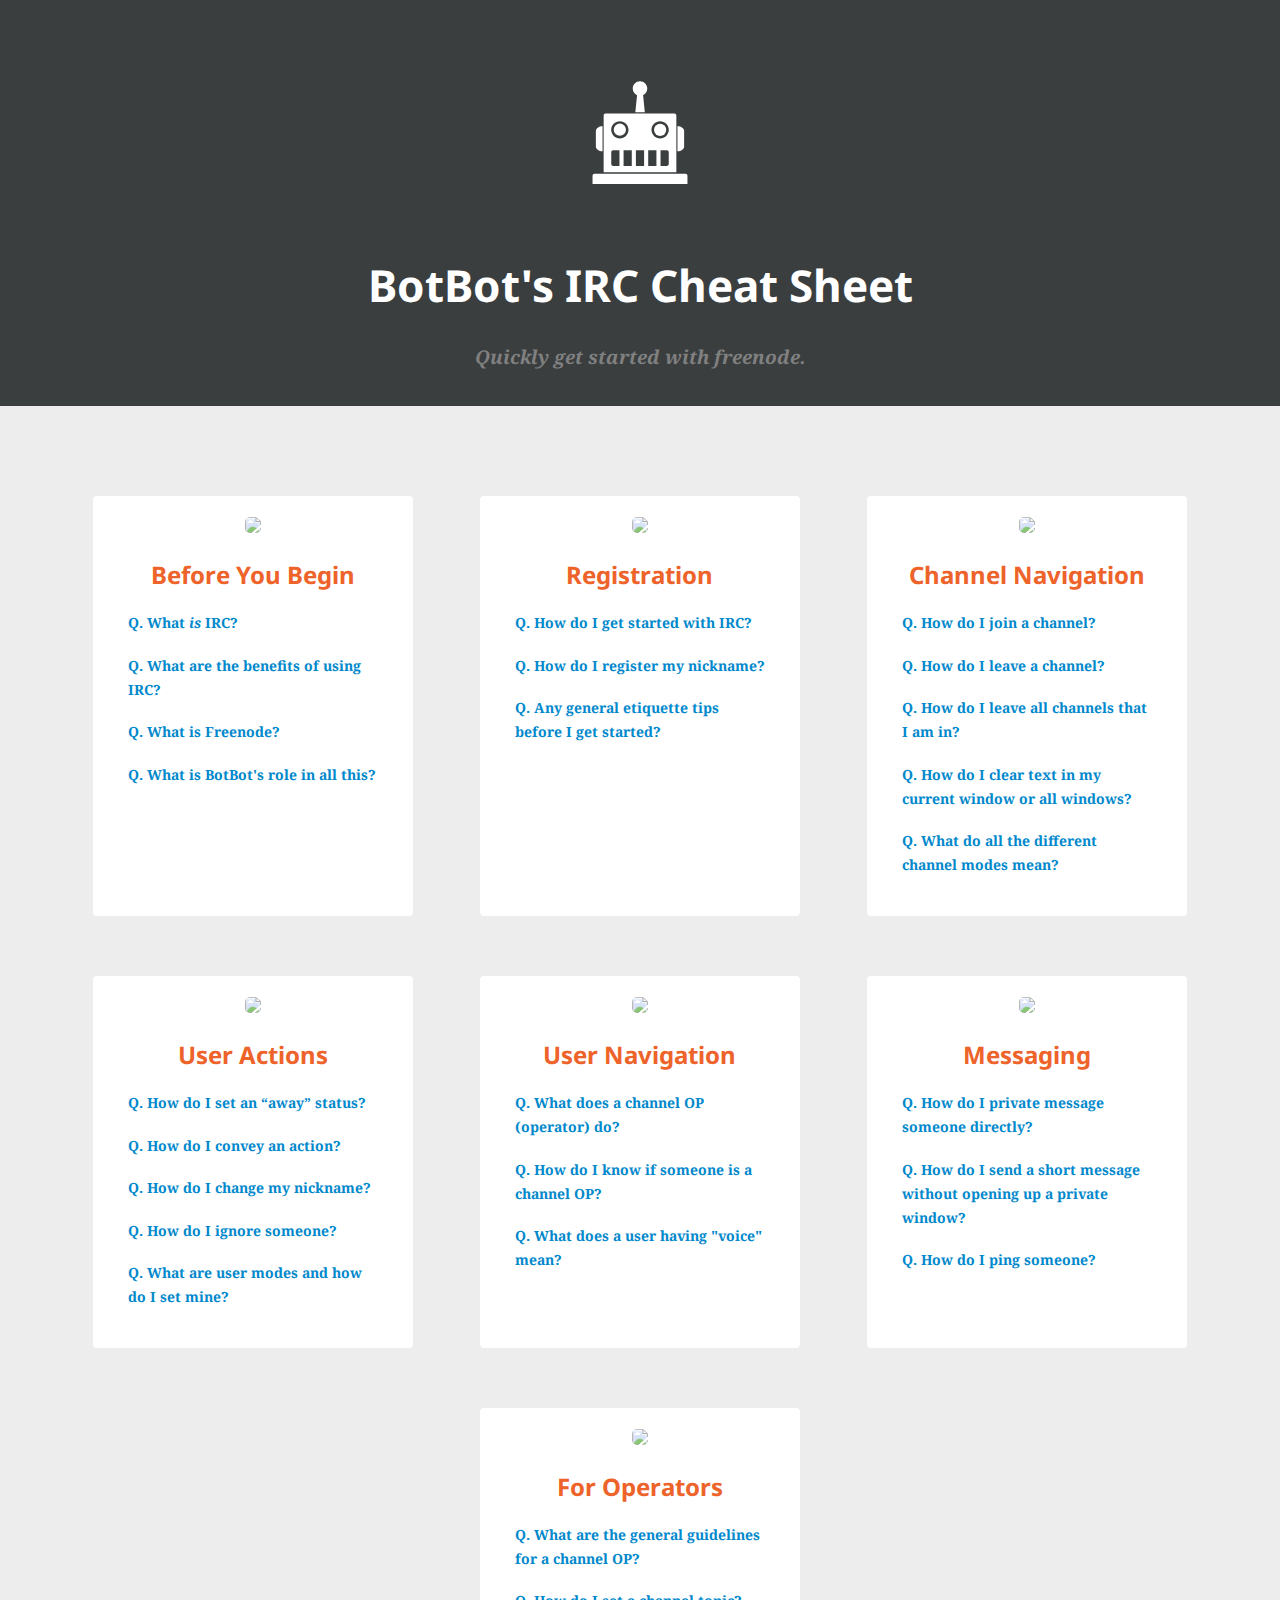
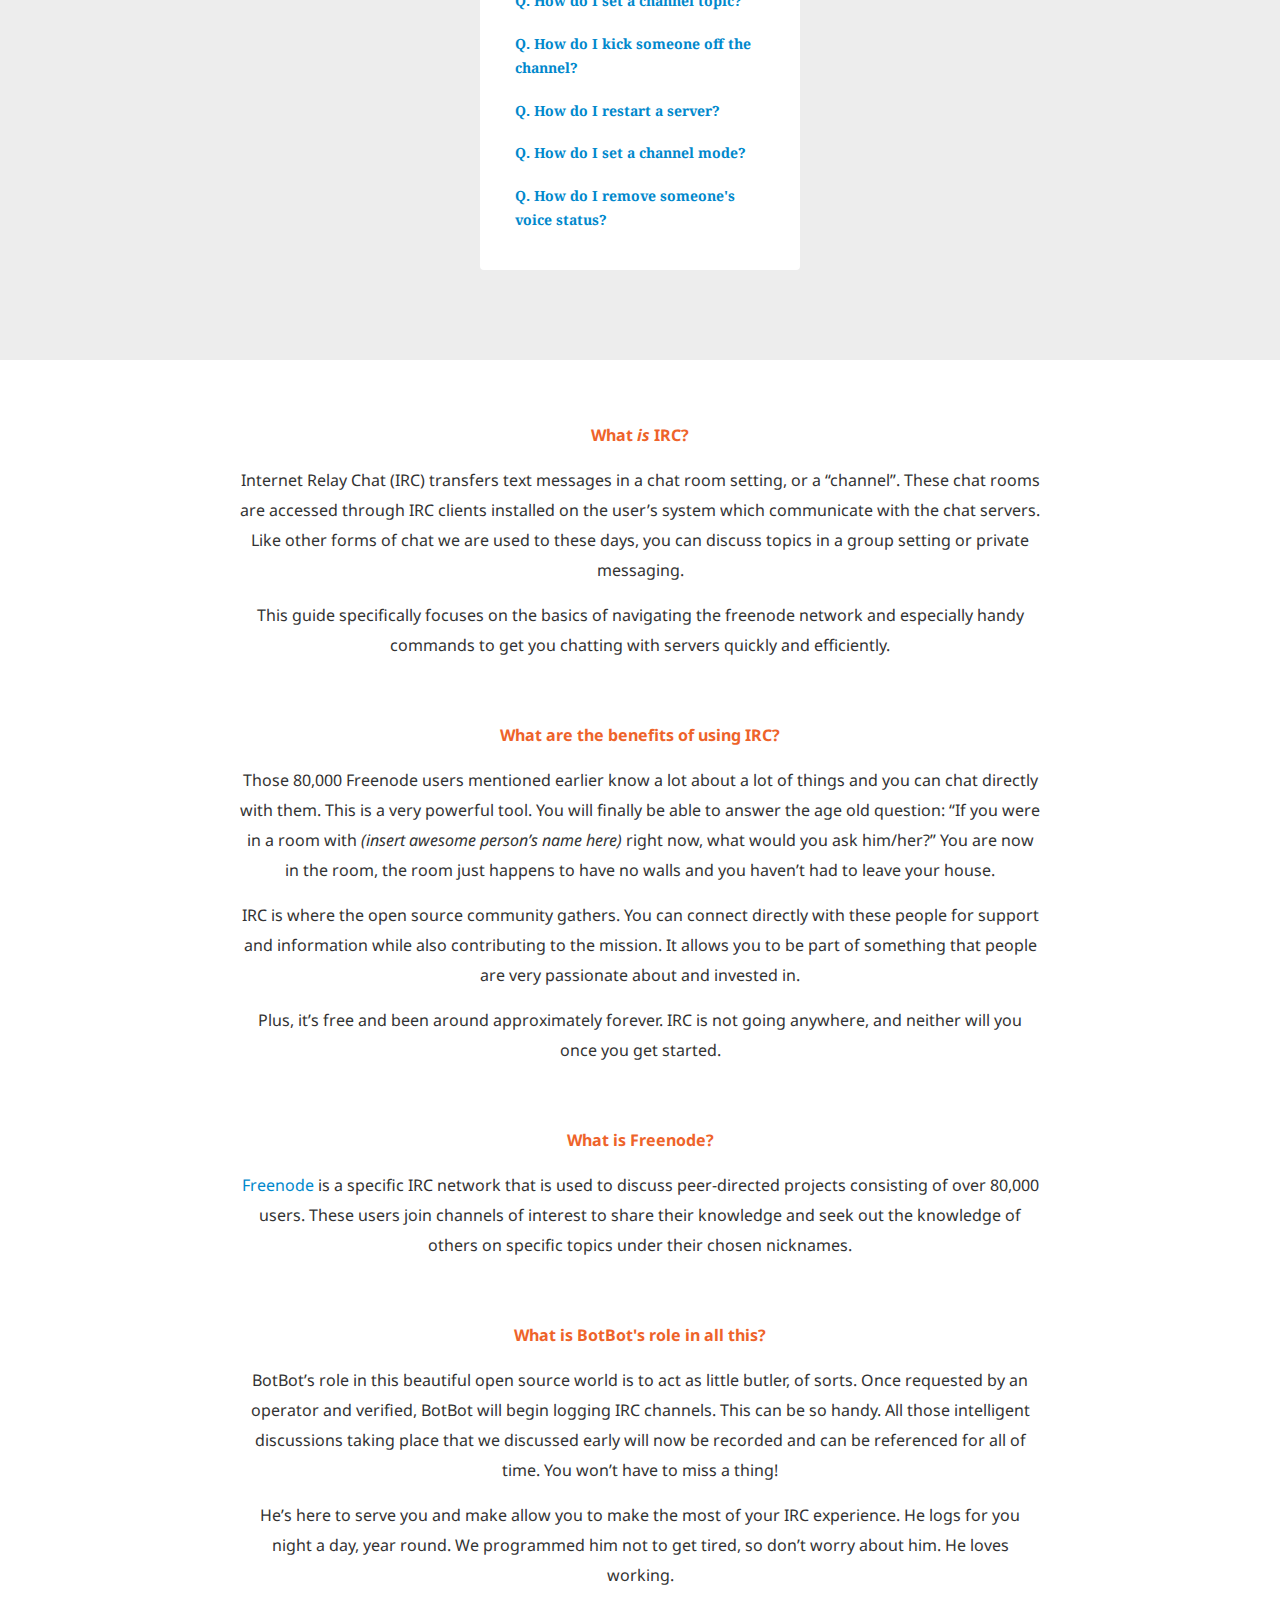
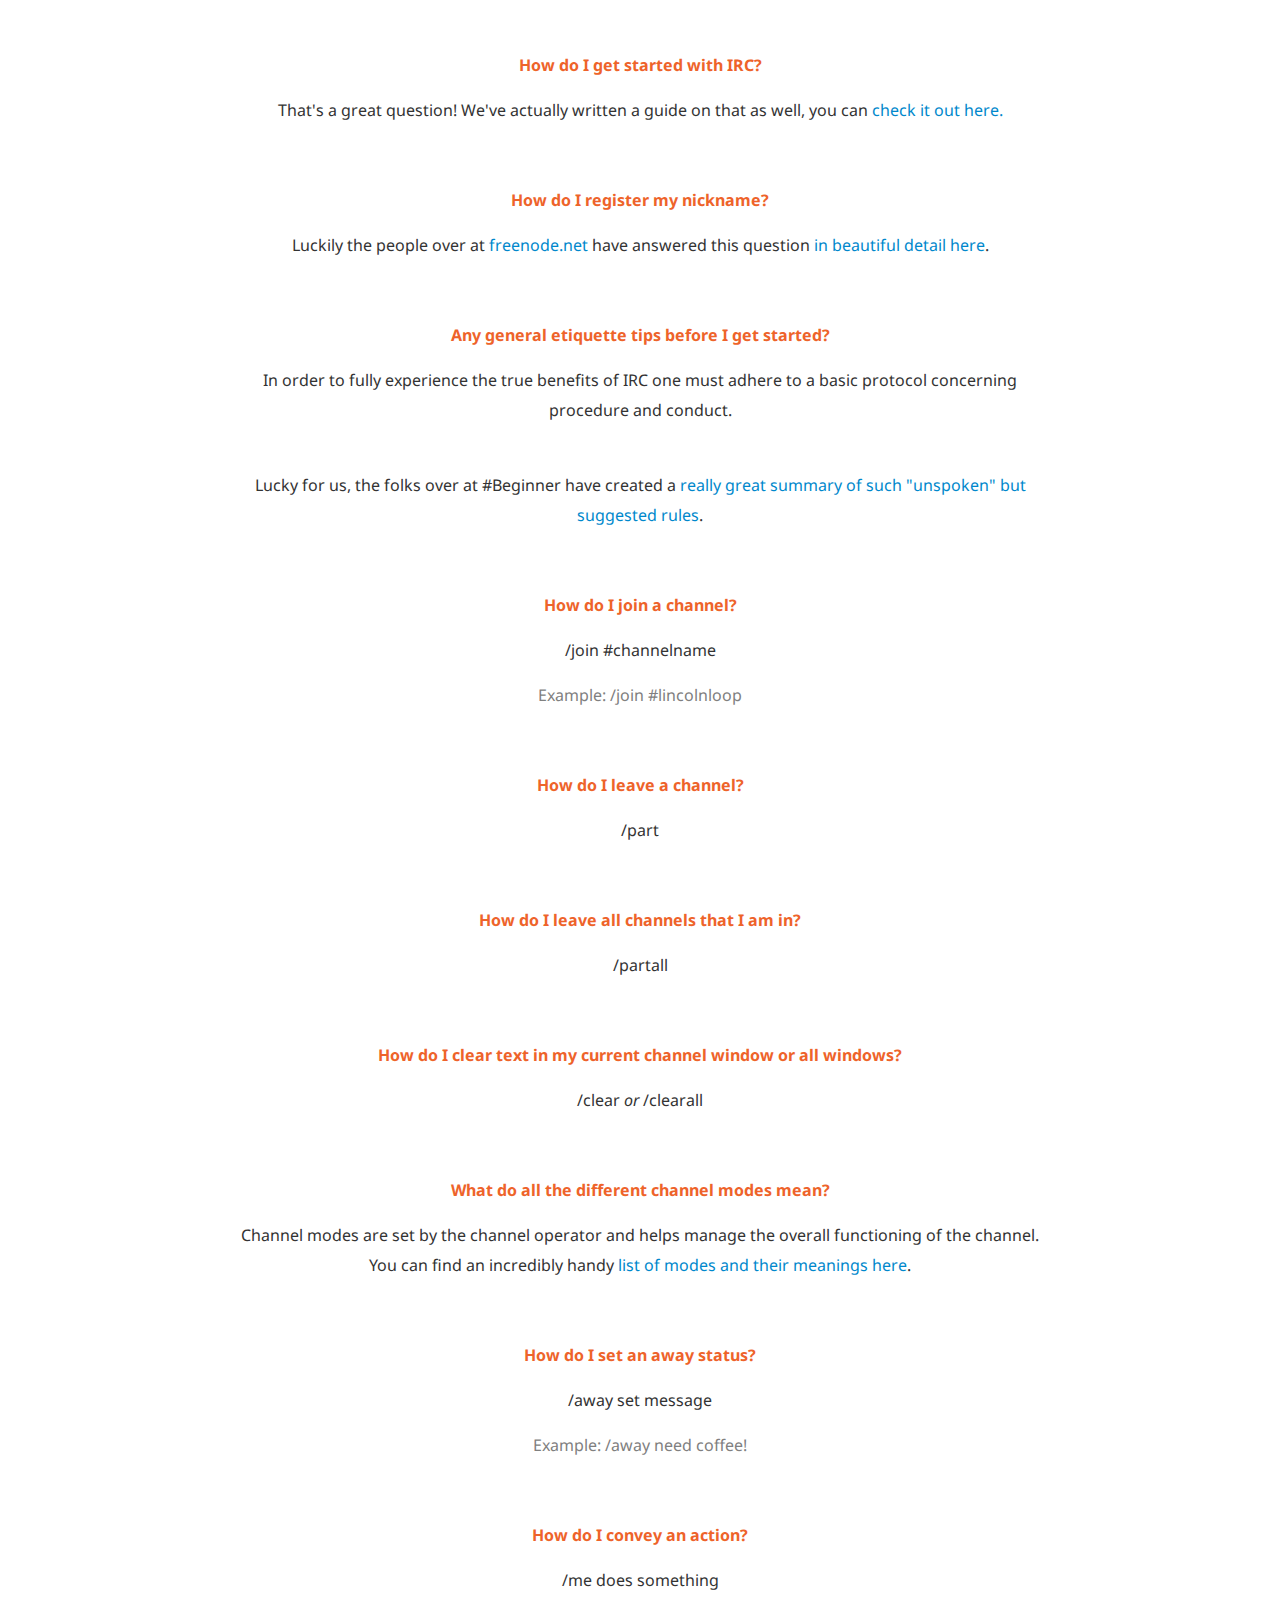
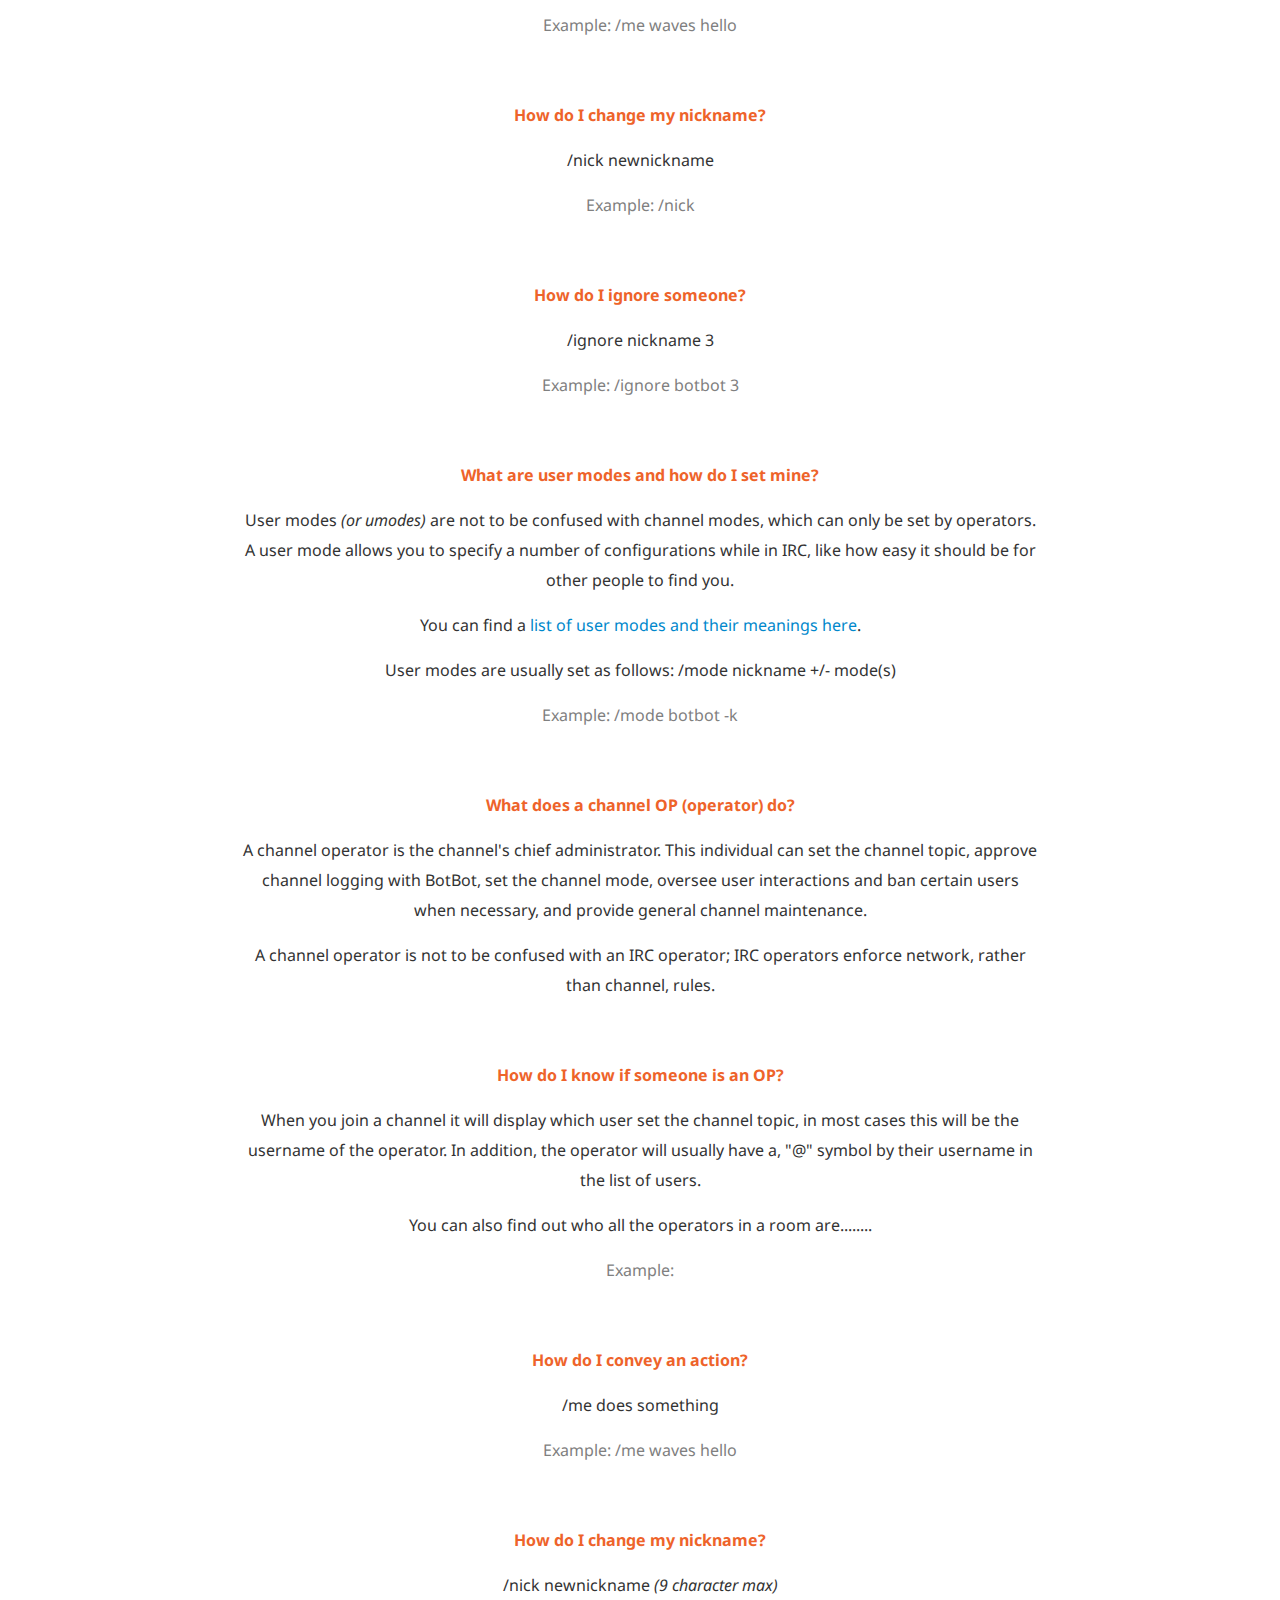
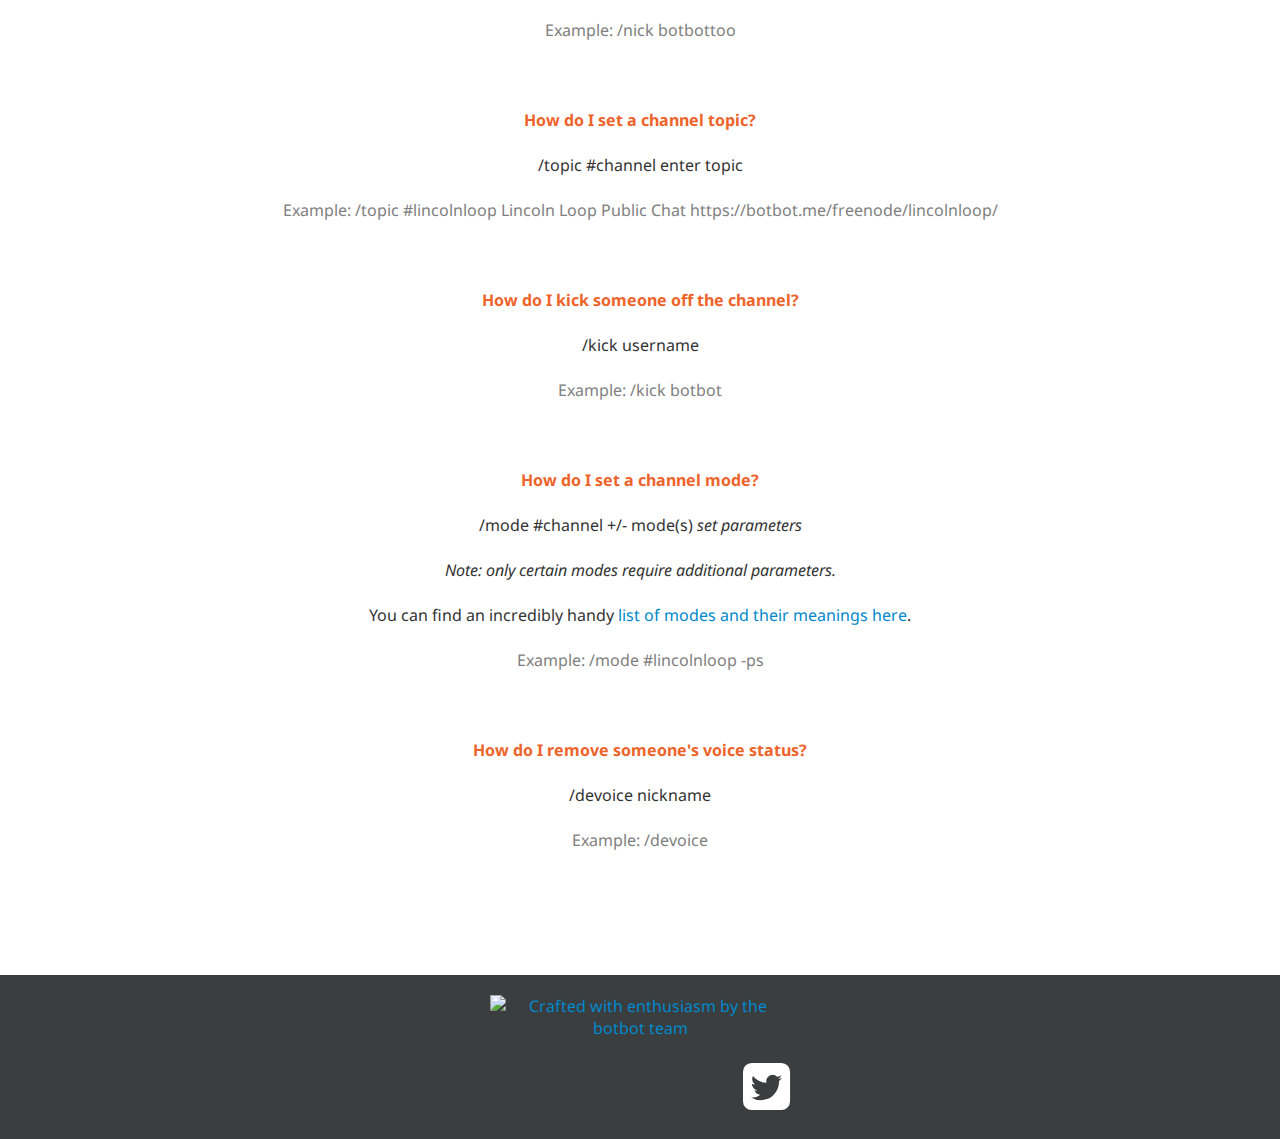
==== index.html @ 79c720a9 "Merge branch 'master' into gh-pages" ====
<!doctype html>
<html>
<head>
<meta charset="utf-8">
<meta name="viewport" content="width=device-width, initial-scale=1.0, user-scalable=yes">
<meta name="description" content="">
<meta name="keywords" content="IRC,freenode,botbot,logging,chatting,open source">
<meta name="author" content="Lincoln Loop">
<link rel="shortcut icon" href="images/applefav.ico" type="image/x-icon">
<link rel="icon" href="images/favbot.png" type="image/x-icon">
<link type="text/css" rel="stylesheet" href="ircsheet.css" />
<link href='http://fonts.googleapis.com/css?family=Droid+Sans:400,700' rel='stylesheet' type='text/css'>
<link href='http://fonts.googleapis.com/css?family=Droid+Serif:400,400italic,700italic' rel='stylesheet' type='text/css'>
<link href="http://maxcdn.bootstrapcdn.com/font-awesome/4.2.0/css/font-awesome.min.css" rel="stylesheet">
<title></title>
</head>

<body>
  <header class="header">
    <svg class="bot-icon" width="300px" height="350px" viewBox="0 -25 300 350">
      <rect x="-130.68" y="-137.667" fill="#3A3E3F" stroke="#000000" width="591" height="594"/>
      <path fill="#FFFFFF" d="M166.97,88.144c0-9.373-7.599-16.971-16.971-16.971c-9.371,0-16.97,7.598-16.97,16.971
  c0,6.927,4.157,12.879,10.111,15.517l-4.025,40.104h6.877h8.394h6.877l-4.042-40.286C162.976,100.766,166.97,94.932,166.97,88.144z"
  />
      <path fill="#FFFFFF" d="M39.271,310.826v-19.012c0-2.47,2.001-4.477,4.477-4.477h212.507c2.474,0,4.474,2.007,4.474,4.477v19.012"/>
      <g>
        <path fill="#FFFFFF" d="M237.415,176.141c8.584,0,15.546,4.968,15.546,11.094v36.082c0,6.127-6.962,11.101-15.546,11.101"/>
        <path fill="#FFFFFF" d="M62.587,176.141c-8.586,0-15.547,4.968-15.547,11.094v36.082c0,6.127,6.962,11.101,15.547,11.101"/>
      </g>
      <g>
        <circle fill="#FFFFFF" cx="102.931" cy="184.392" r="14.282"/>
        <ellipse fill="#FFFFFF" cx="196.997" cy="184.605" rx="14.28" ry="14.285"/>
        <path fill="#FFFFFF" d="M230.343,146.374H69.657c-2.47,0-4.475,2-4.475,4.468v132.73H234.82v-132.73
    C234.82,148.374,232.813,146.374,230.343,146.374z M102.067,269.033h-14.7c-2.47,0-4.474-2.005-4.474-4.474v-27.966
    c0-2.467,2.005-4.468,4.474-4.468h14.7V269.033z M82.778,184.606c0-11.168,9.053-20.228,20.227-20.228
    c11.166,0,20.221,9.059,20.221,20.228c0,11.172-9.055,20.225-20.221,20.225C91.83,204.831,82.778,195.778,82.778,184.606z
     M130.83,269.033h-19.174v-36.908h19.174V269.033z M159.587,269.033h-19.174v-36.908h19.174V269.033z M188.347,269.033H169.17
    v-36.908h19.177V269.033z M217.11,264.558c0,2.47-2.007,4.474-4.477,4.474h-14.7v-36.908h14.7c2.47,0,4.477,2.001,4.477,4.468
    V264.558z M196.997,204.831c-11.168,0-20.221-9.053-20.221-20.225c0-11.168,9.053-20.228,20.221-20.228
    c11.172,0,20.225,9.059,20.225,20.228C217.222,195.778,208.17,204.831,196.997,204.831z"/>
      </g>
      <g class="lightening">
        <path class="lightening-1" fill="#0088CC" d="M113.057,70.016L92.959,42.912c-0.667-0.907-1.705-1.419-2.03-1.074l-4.919,5.224
    c-0.371,0.394-1.755-0.443-2.214-1.34L69.57,18.381c-0.643-1.163,0.651-1.153,1.756-0.02l12.591,13.621
    c0.644,0.7,1.567,1.104,1.846,0.808l5.847-6.21c0.418-0.444,1.755,0.443,2.329,1.449l21.058,42.233
    C115.662,71.632,113.976,71.347,113.057,70.016z"/>
        <path class="lightening-2" fill="#0088CC" d="M182.551,70.262l21.058-42.233c0.574-1.005,1.911-1.892,2.329-1.449l5.847,6.21
    c0.278,0.296,1.201-0.108,1.846-0.808l12.591-13.621c1.105-1.133,2.399-1.143,1.756,0.02L213.75,45.722
    c-0.459,0.897-1.842,1.735-2.214,1.34l-4.919-5.224c-0.325-0.345-1.363,0.167-2.03,1.074l-20.098,27.104
    C183.572,71.347,181.886,71.632,182.551,70.262z"/>
        <path class="lightening-3" fill="#0088CC" d="M146.507,50.432l4.265-33.471c0.147-1.116-0.248-2.204-0.721-2.18l-7.166,0.364
    c-0.541,0.027-0.959-1.535-0.669-2.5l8.665-29.578c0.341-1.284,1.268-0.381,1.281,1.202l-0.346,18.545
    c-0.019,0.951,0.367,1.882,0.772,1.861l8.518-0.433c0.608-0.031,0.959,1.535,0.677,2.658l-14.047,45.053
    C147.267,53.402,146.249,52.028,146.507,50.432z"/>
      </g>
    </svg>

    <div class="header-text">
      <h1 class="title">BotBot's IRC Cheat Sheet</h1>
      <h2 class="tag-line">Quickly get started with freenode.</h2>
    </div>
  </header>

  <section class="question-section">

    <div class="contain-category">
      <img class="icon" src="http://placehold.it/150x150">
      <div class="contain-questions">
        <h2 class="category-title">Before You Begin</h2>
        <a href="#"><h4>What <em>is</em> IRC?</h4></a>
        <a href="#"><h4>What are the benefits of using IRC?</h4></a>
        <a href="#"><h4>What is Freenode?</h4></a>
        <a href="#"><h4>What is BotBot's role in all this?</h4></a>
      </div>
    </div>

    <div class="contain-category">
      <img class="icon" src="images/registericon.svg">
      <div class="contain-questions">
        <h2 class="category-title">Registration</h2>
        <a href="#"><h4>How do I get started with IRC?</h4></a>
        <a href="#"><h4>How do I register my nickname?</h4></a>
        <a href="#"><h4>Any general etiquette tips before I get started?</h4></a>
      </div>
    </div>

    <div class="contain-category">
      <img class="icon" src="images/channelicon.svg">
      <div class="contain-questions">
        <h2 class="category-title">Channel Navigation</h2>
        <a href="#"><h4>How do I join a channel?</h4></a>
        <a href="#"><h4>How do I leave a channel?</h4></a>
        <a href="#"><h4>How do I leave all channels that I am in?</h4></a>
        <a href="#"><h4>How do I clear text in my current window or all windows?</h4></a>
        <a href="#"><h4>What do all the different channel modes mean?</h4></a>
      </div>
    </div>

    <div class="contain-category">
      <img class="icon" src="images/usericon.svg">
      <div class="contain-questions">
        <h2 class="category-title">User Actions</h2>
        <a href="#"><h4>How do I set an “away” status?</h4></a>
        <a href="#"><h4>How do I convey an action?</h4></a>
        <a href="#"><h4>How do I change my nickname?</h4></a>
        <a href="#"><h4>How do I ignore someone?</h4></a>
        <a href="#"><h4>What are user modes and how do I set mine?</h4></a>
      </div>
    </div>

    <div class="contain-category">
      <img class="icon" src="images/usernav.svg">
      <div class="contain-questions">
        <h2 class="category-title">User Navigation</h2>
        <a href="#"><h4>What does a channel OP (operator) do?</h4></a>
        <a href="#"><h4>How do I know if someone is a channel OP?</h4></a>
        <a href="#"><h4>What does a user having "voice" mean?</h4></a>
      </div>
    </div>

    <div class="contain-category">
      <img class="icon" src="images/messageicon.svg">
      <div class="contain-questions">
        <h2 class="category-title">Messaging</h2>
        <a href="#"><h4>How do I private message someone directly?</h4></a>
        <a href="#"><h4>How do I send a short message without opening up a private window?</h4></a>
        <a href="#"><h4>How do I ping someone?</h4></a>
      </div>
    </div>

    <!-- <div class="contain-category">
      <img class="icon" src="images/fileicon.svg">
      <div class="contain-questions">
        <h2 class="category-title">File Sharing</h2>
        <a href="#"><h4>This is a question?</h4></a>
        <a href="#"><h4>This is a question?</h4></a>
        <a href="#"><h4>This is a question?</h4></a>
      </div>
    </div> -->

    <!-- <div class="contain-category">
      <img class="icon" src="images/settingicon.svg">
      <div class="contain-questions">
        <h2 class="category-title">Settings</h2>
        <a href="#"><h4>This is a question?</h4></a>
        <a href="#"><h4>This is a question?</h4></a>
        <a href="#"><h4>This is a question?</h4></a>
      </div>
    </div>


    <div class="contain-category">
      <img class="icon" src="images/troubleicon.svg">
      <div class="contain-questions">
        <h2 class="category-title">Trouble Shooting</h2>
        <a href="#"><h4>How do I access the Help menu?</h4></a>
        <a href="#"><h4>This is a question?</h4></a>
      </div>
    </div> -->

    <div class="contain-category">
      <img class="icon" src="images/operator.svg">
      <div class="contain-questions">
        <h2 class="category-title">For Operators</h2>
        <a href="#"><h4>What are the general guidelines for a channel OP?</h4></a>
        <a href="#"><h4>How do I set a channel topic?</h4></a>
        <a href="#"><h4>How do I kick someone off the channel?</h4></a>
        <a href="#"><h4>How do I restart a server?</h4></a>
        <a href="#"><h4>How do I set a channel mode?</h4></a>
        <a href="#"><h4>How do I remove someone's voice status?</h4></a>
      </div>
    </div>

  </section>

  <section class="answer-section">

  <!-- Before you begin -->
    <div class="answer">
      <h4>What <em>is</em> IRC?</h4>
      <p>Internet Relay Chat (IRC) transfers text messages in a chat room setting, or a “channel”. These chat rooms are accessed through IRC clients installed on the user’s system which communicate with the chat servers. Like other forms of chat we are used to these days, you can discuss topics in a group setting or private messaging.</p>
      <p>This guide specifically focuses on the basics of navigating the freenode network and especially handy commands to get you chatting with servers quickly and efficiently.</p>
    </div>

    <div class="answer">
      <h4>What are the benefits of using IRC?</h4>
      <p>Those 80,000 Freenode users mentioned earlier know a lot about a lot of things and you can chat directly with them. This is a very powerful tool. You will finally be able to answer the age old question: “If you were in a room with <em>(insert awesome person’s name here)</em> right now, what would you ask him/her?” You are now in the room, the room just happens to have no walls and you haven’t had to leave your house.</p>
      <p>IRC is where the open source community gathers. You can connect directly with these people for support and information while also contributing to the mission. It allows you to be part of something that people are very passionate about and invested in.</p>
      <p>Plus, it’s free and been around approximately forever. IRC is not going anywhere, and neither will you once you get started.</p>
    </div>

    <div class="answer">
      <h4>What is Freenode?</h4>
      <p><a href="https://freenode.net/">Freenode</a> is a specific IRC network that is used to discuss peer-directed projects consisting of over 80,000 users. These users join channels of interest to share their knowledge and seek out the knowledge of others on specific topics under their chosen nicknames.</p>
    </div>

    <div class="answer">
      <h4>What is BotBot's role in all this?</h4>
      <p>BotBot’s role in this beautiful open source world is to act as little butler, of sorts. Once requested by an operator and verified, BotBot will begin logging IRC channels. This can be so handy. All those intelligent discussions taking place that we discussed early will now be recorded and can be referenced for all of time. You won’t have to miss a thing!</p>
      <p>He’s here to serve you and make allow you to make the most of your IRC experience. He logs for you night a day, year round. We programmed him not to get tired, so don’t worry about him. He loves working.</p>
    </div>

    <!-- Registration -->
    <div class="answer">
      <h4>How do I get started with IRC?</h4>
      <p>That's a great question! We've actually written a guide on that as well, you can <a href="https://botbot.me/how-to-setup-irc-channel/">check it out here.</a></p>
    </div>

    <div class="answer">
      <h4>How do I register my nickname?</h4>
      <p>Luckily the people over at <a href="https://freenode.net/">freenode.net</a> have answered this question <a href="https://freenode.net/faq.shtml#nicksetup">in beautiful detail here</a>.</p>
    </div>

    <div class="answer">
      <h4>Any general etiquette tips before I get started?</h4>
      <p>In order to fully experience the true benefits of IRC one must adhere to a basic protocol concerning procedure and conduct.</p><br>
      <p>Lucky for us, the folks over at #Beginner have created a <a href="http://www.ircbeginner.com/ircinfo/etiquette.html">really great summary of such "unspoken" but suggested rules</a>.</p>
    </div>

    <!-- Channel Navigation -->
    <div class="answer">
      <h4>How do I join a channel?</h4>
      <p>/join #channelname</p>
      <p class="example">/join #lincolnloop</p>
    </div>

    <div class="answer">
      <h4>How do I leave a channel?</h4>
      <p>/part</p>
    </div>

    <div class="answer">
      <h4>How do I leave all channels that I am in?</h4>
      <p>/partall</p>
    </div>

    <div class="answer">
      <h4>How do I clear text in my current channel window or all windows?</h4>
      <p>/clear <em>or</em> /clearall</p>
    </div>

    <div class="answer">
      <h4>What do all the different channel modes mean?</h4>
      <p>Channel modes are set by the channel operator and helps manage the overall functioning of the channel. You can find an incredibly handy <a href="http://docs.dal.net/docs/modes.html#2">list of modes and their meanings here</a>.</p>
    </div>

    <!-- User Actions -->
    <div class="answer">
      <h4>How do I set an away status?</h4>
      <p>/away set message</p>
      <p class="example">/away need coffee!</p>
    </div>

    <div class="answer">
      <h4>How do I convey an action?</h4>
      <p>/me does something</p>
      <p class="example">/me waves hello</p>
    </div>

    <div class="answer">
      <h4>How do I change my nickname?</h4>
      <p>/nick newnickname</p>
      <p class="example">/nick </p>
    </div>

    <div class="answer">
      <h4>How do I ignore someone?</h4>
      <p>/ignore nickname 3</p>
      <p class="example">/ignore botbot 3</p>
    </div>

    <div class="answer">
      <h4>What are user modes and how do I set mine?</h4>
      <p>User modes <em>(or umodes)</em> are not to be confused with channel modes, which can only be set by operators. A user mode allows you to specify a number of configurations while in IRC, like how easy it should be for other people to find you.</p>
      <p>You can find a <a href="http://docs.dal.net/docs/modes.html#3">list of user modes and their meanings here</a>.</p>
      <p>User modes are usually set as follows: /mode nickname +/- mode(s)</p>
      <p class="example">/mode botbot -k</p>
    </div>

    <!-- User Navigaton -->
    <div class="answer">
      <h4>What does a channel OP (operator) do?</h4>
      <p>A channel operator is the channel's chief administrator. This individual can set the channel topic, approve channel logging with BotBot, set the channel mode, oversee user interactions and ban certain users when necessary, and provide general channel maintenance.</p>
      <p>A channel operator is not to be confused with an IRC operator; IRC operators enforce network, rather than channel, rules.</p>
    </div>

    <div class="answer">
      <h4>How do I know if someone is an OP?</h4>
      <p>When you join a channel it will display which user set the channel topic, in most cases this will be the username of the operator. In addition, the operator will usually have a, "@" symbol by their username in the list of users.</p>
      <p>You can also find out who all the operators in a room are........</p>
      <p class="example"></p>
    </div>

    <div class="answer">
      <h4>How do I convey an action?</h4>
      <p>/me does something</p>
      <p class="example">/me waves hello</p>
    </div>

    <div class="answer">
      <h4>How do I change my nickname?</h4>
      <p>/nick newnickname <em>(9 character max)</em></p>
      <p class="example">/nick botbottoo</p>
    </div>

    <!-- For Operators -->
    <div class="answer">
      <h4>How do I set a channel topic?</h4>
      <p>/topic #channel enter topic</p>
      <p class="example">/topic #lincolnloop Lincoln Loop Public Chat https://botbot.me/freenode/lincolnloop/</p>
    </div>

    <div class="answer">
      <h4>How do I kick someone off the channel?</h4>
      <p>/kick username</p>
      <p class="example">/kick botbot</p>
    </div>

    <div class="answer">
      <h4>How do I set a channel mode?</h4>
      <p>/mode #channel +/- mode(s) <em>set parameters</em></p>
      <p><em>Note: only certain modes require additional parameters.</em></p>
      <p>You can find an incredibly handy <a href="http://docs.dal.net/docs/modes.html#2">list of modes and their meanings here</a>.</p>
      <p class="example">/mode #lincolnloop -ps</p>
    </div>

    <div class="answer">
      <h4>How do I remove someone's voice status?</h4>
      <p>/devoice nickname</p>
      <p class="example">/devoice </p>
    </div>

  </section>

  <!-- <section class="pdf-section">
    <a class="get-pdf" href="#">Grab PDF Version</a>
  </section>
  -->

  <footer class="footer">
    <div class="contain-social">
      <a href="https://botbot.me/"><img class="crafted-by" src="images/crafted.svg" alt="Crafted with enthusiasm by the botbot team" /></a>
      <a href="https://twitter.com/botbotme"><i class="fa fa-twitter-square"></i></a>
    </div>
  </footer>

</body>
</html>
---- ircsheet.css ----
/* General */
body {
  margin: 0;
  padding: 0;
  font-family: 'Droid Sans', sans-serif;
}

a {
  text-decoration: none;
  color: #0088cc;
}

p {
  padding-top: 15px;
}

/* Header */
.header {
  text-align: center;
  background: #3a3e3f;
}

.title {
  margin-top: 0;
}

.header-text {
  padding: 20px;
  font-size: 22px;
  color: white;
  min-width: 250px;
}

.tag-line {
  font-size: 19px;
  color: gray;
  font-family: 'Droid Serif', serif;
  font-style: italic;
}

.bot-icon {
  margin: 40px auto;
  max-width: 150px;
  min-width: 150px;
  max-height: 150px;
  min-height: 150px;
}

.lightening {
  opacity: 0;
}

/* logo animation in header */
.lightening {
  -webkit-animation: bolt 3s infinite;
  animation: bolt 3s infinite;
}

@-webkit-keyframes bolt {
  10% {
    opacity: 1;
  }
  15% {
    opacity: 0;
  }
  20% {
    opacity: 1;
  }
}

@keyframes bolt {
  10% {
    opacity: 1;
  }
  15% {
    opacity: 0;
  }
  20% {
    opacity: 1;
  }
}


/* Questions */
.question-section {
  padding: 60px 0;
  text-align: center;
  background: #ededed;
}

.icon {
  opacity: .7;
  border: 6px solid #3a3e3f;
  border-radius: 5px;
  width: 150px;
}

.question-section a:hover {
  color: #ee632a;
}

.question-section .category-title {
  color: #ee632a;
}

.contain-category {
  margin: 60px auto;
}

.contain-questions h4:before {
  content: "Q. ";
}

.contain-questions h4 {
  font-family: 'Droid Serif', serif;
  padding: 0 70px;
  line-height: 29px;
}

/* Answers */
.answer-section {
  padding: 60px 0;
  text-align: center;
}

.answer {
  margin-bottom: 60px;
  padding-left: 50px;
  padding-right: 50px;
  line-height: 30px;
}

.answer h4 {
  margin: 0;
  color: #ee632a;
}

.answer p {
  margin: 0;
  color: #333333;
}

.answer-section .example {
  color: gray;
}

.example:before {
  content: "Example: ";
}

/* PDF Section */
.pdf-section {
  padding-top: 120px;
  background: #ededed;
  text-align: center;
  height: 150px;
}

.get-pdf {
  padding: 10px 15px;
  background: #2d9cd8;
  color: white;
  font-size: 20px;
  border: 4px solid #2d9cd8;
  border-radius: 4px;
}

.get-pdf:hover {
  background: #ee632a;
  border-color: #ee632a;
}

/* Footer */
.footer {
  padding: 20px;
  text-align: center;
  background: #3a3e3f;
}

.footer .fa-twitter-square {
  float: right;
  margin-top: 20px;
  font-size: 55px;
  color: white;
}

.footer .fa-twitter-square:hover {
  color: #ee632a;
}

.contain-social {
  display: inline-block;
  width: 300px;
}

.crafted-by {
  float: left;
}

/* Begin media queries */
@media (min-width: 800px) { 
  .question-section {
    padding: 60px;
    display: flex;
    flex-wrap: wrap;
    justify-content: space-around;
  }
  .contain-category {
    margin: 30px 15px;
    padding: 20px;
    background: white;
    border-radius: 4px;
    overflow: hidden;
    width: 280px;
  }
  .contain-questions {
    width: 280px;
  }
  .contain-questions h4 {
    padding: 0 15px;
    text-align: left;
    font-size: 14px;
    line-height: 24px;
  }
  .icon {
    border: none;
    width: 100px;
  }
}

@media (min-width: 1000px) { 
  .answer-section {
    margin: 0 auto;
    width: 900px;
  }
}
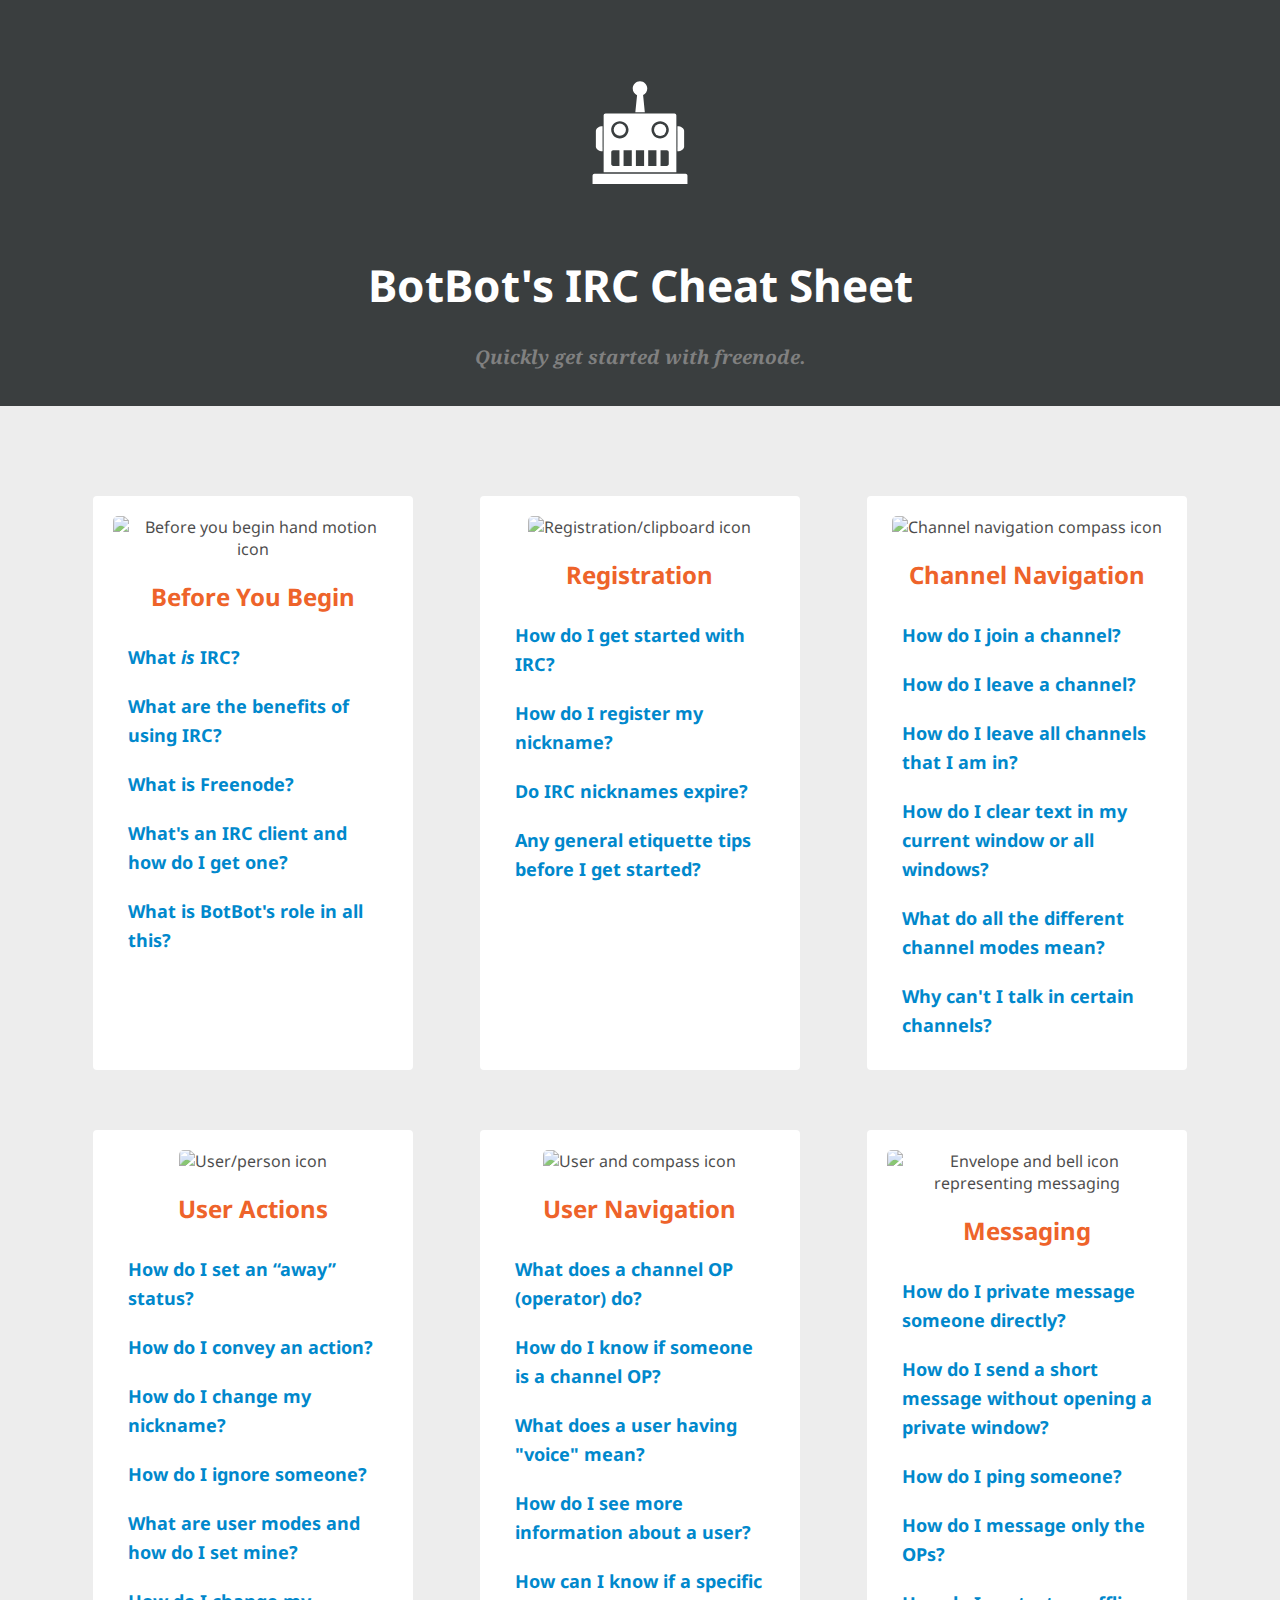
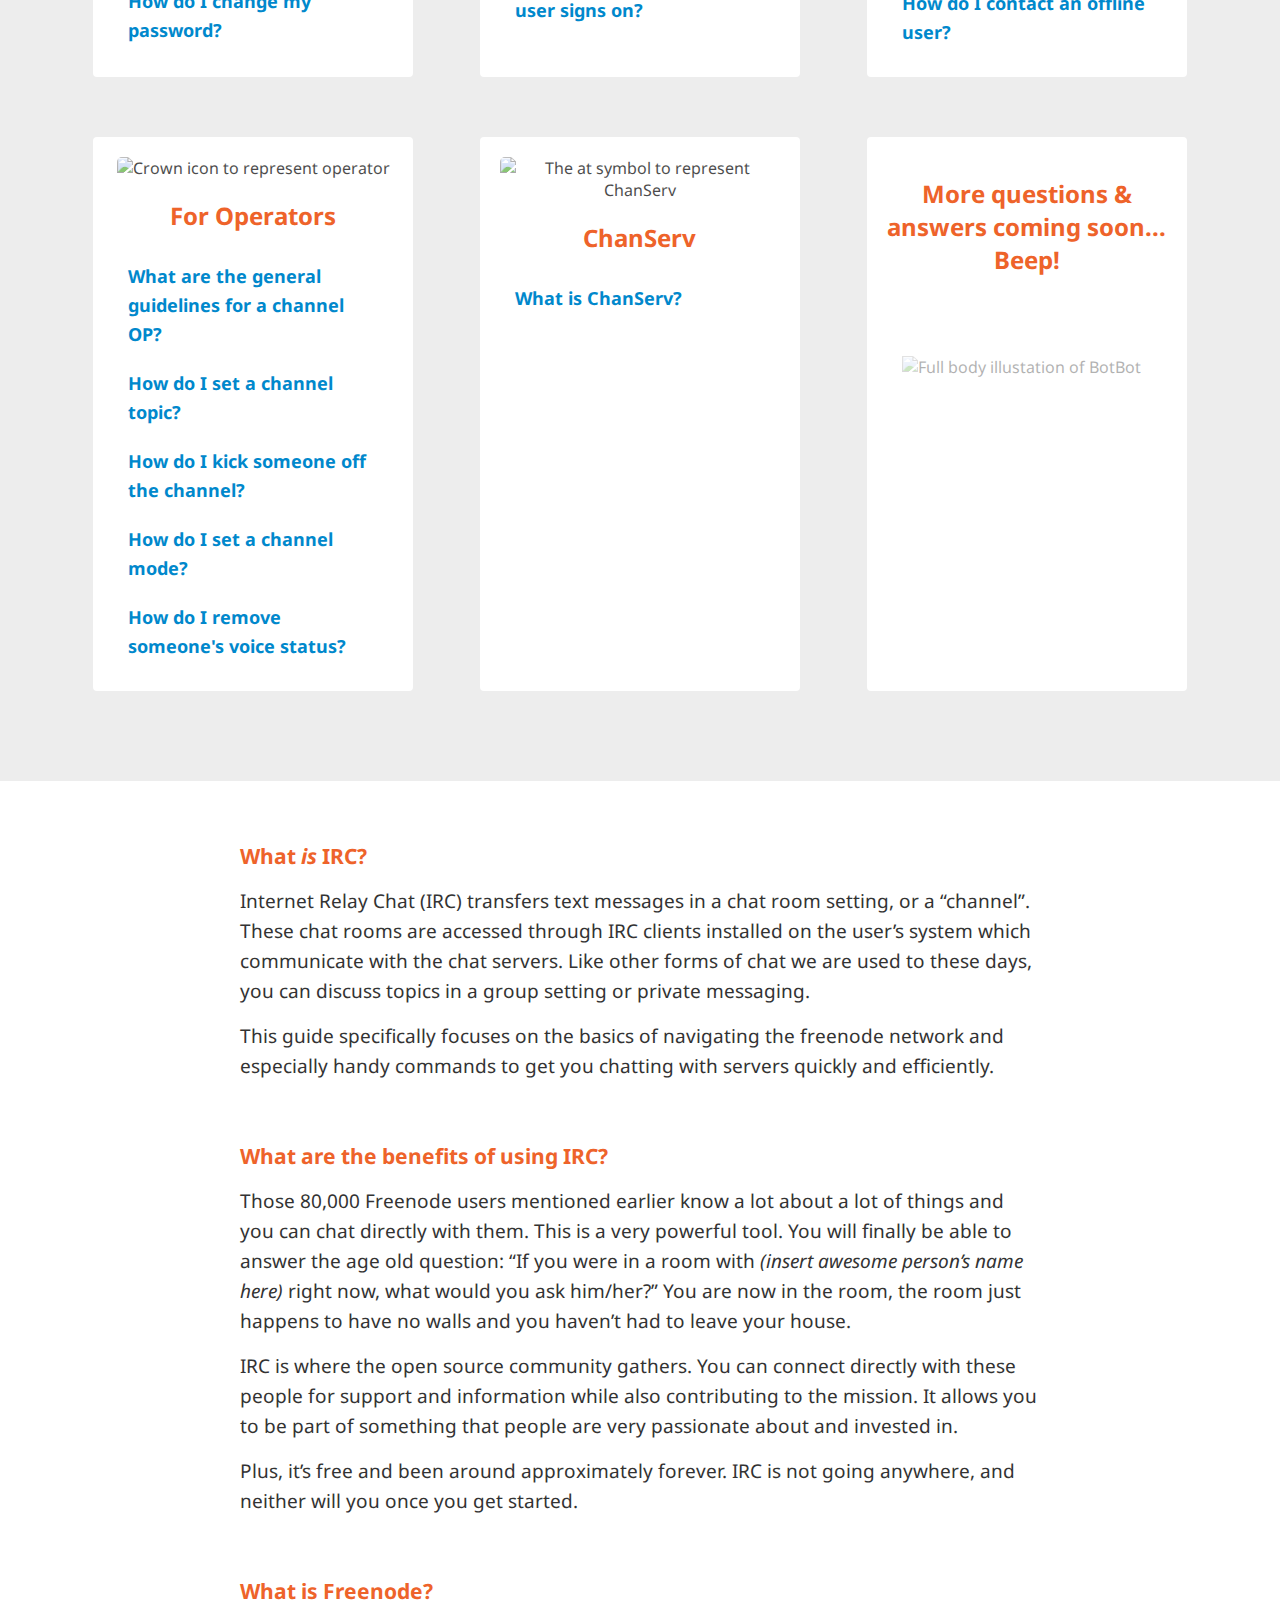
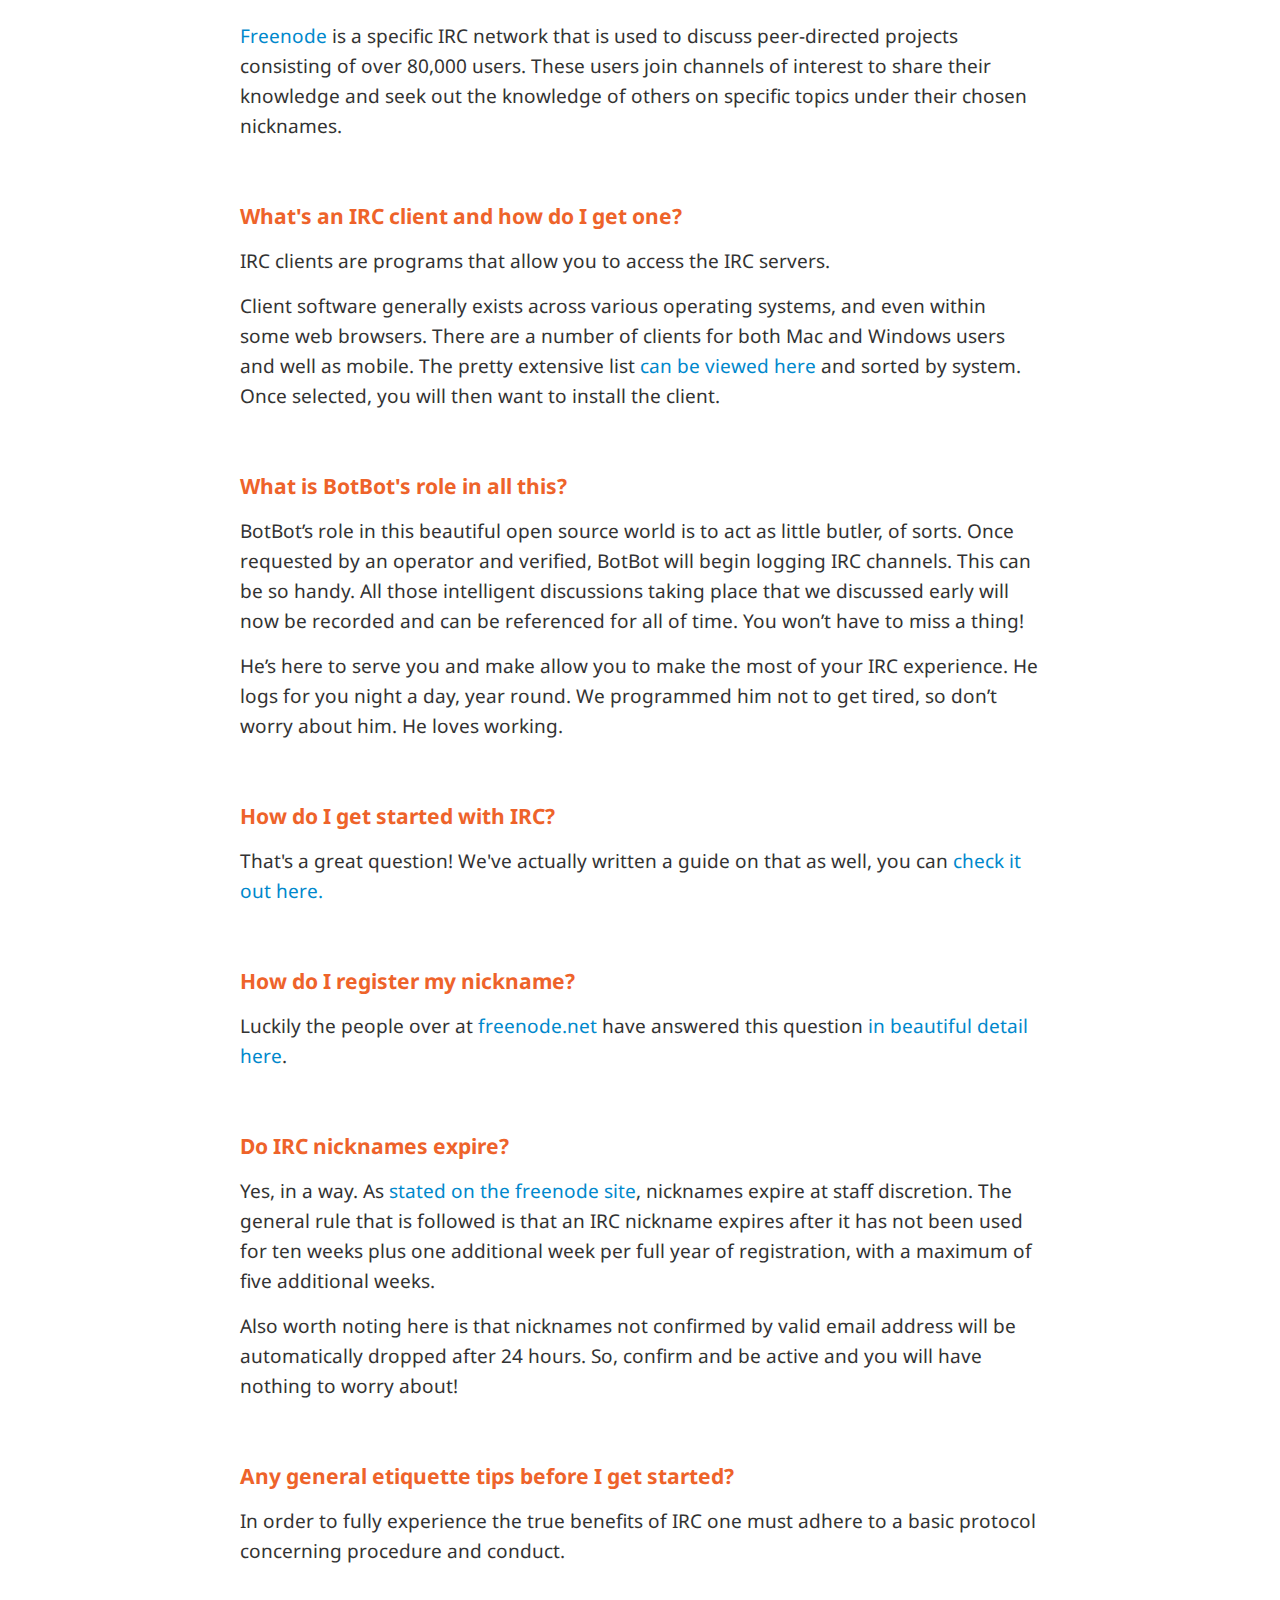
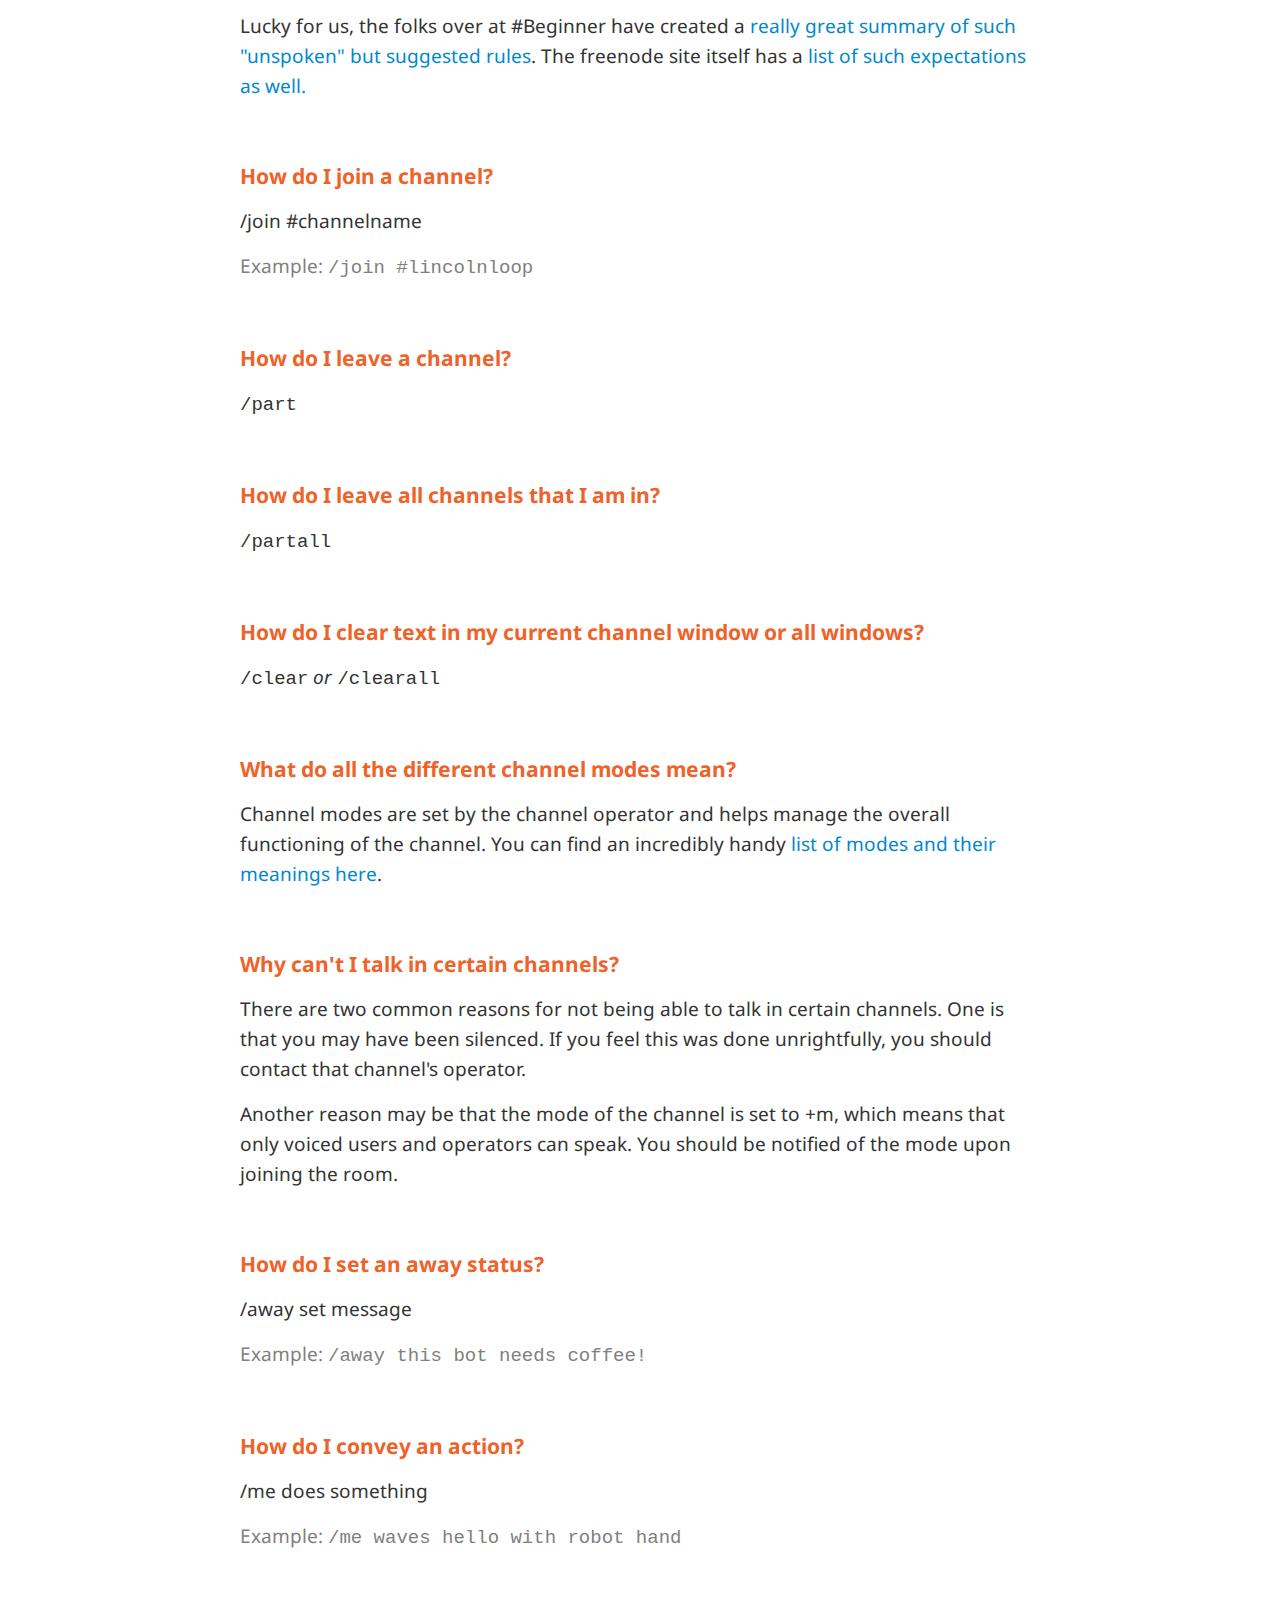
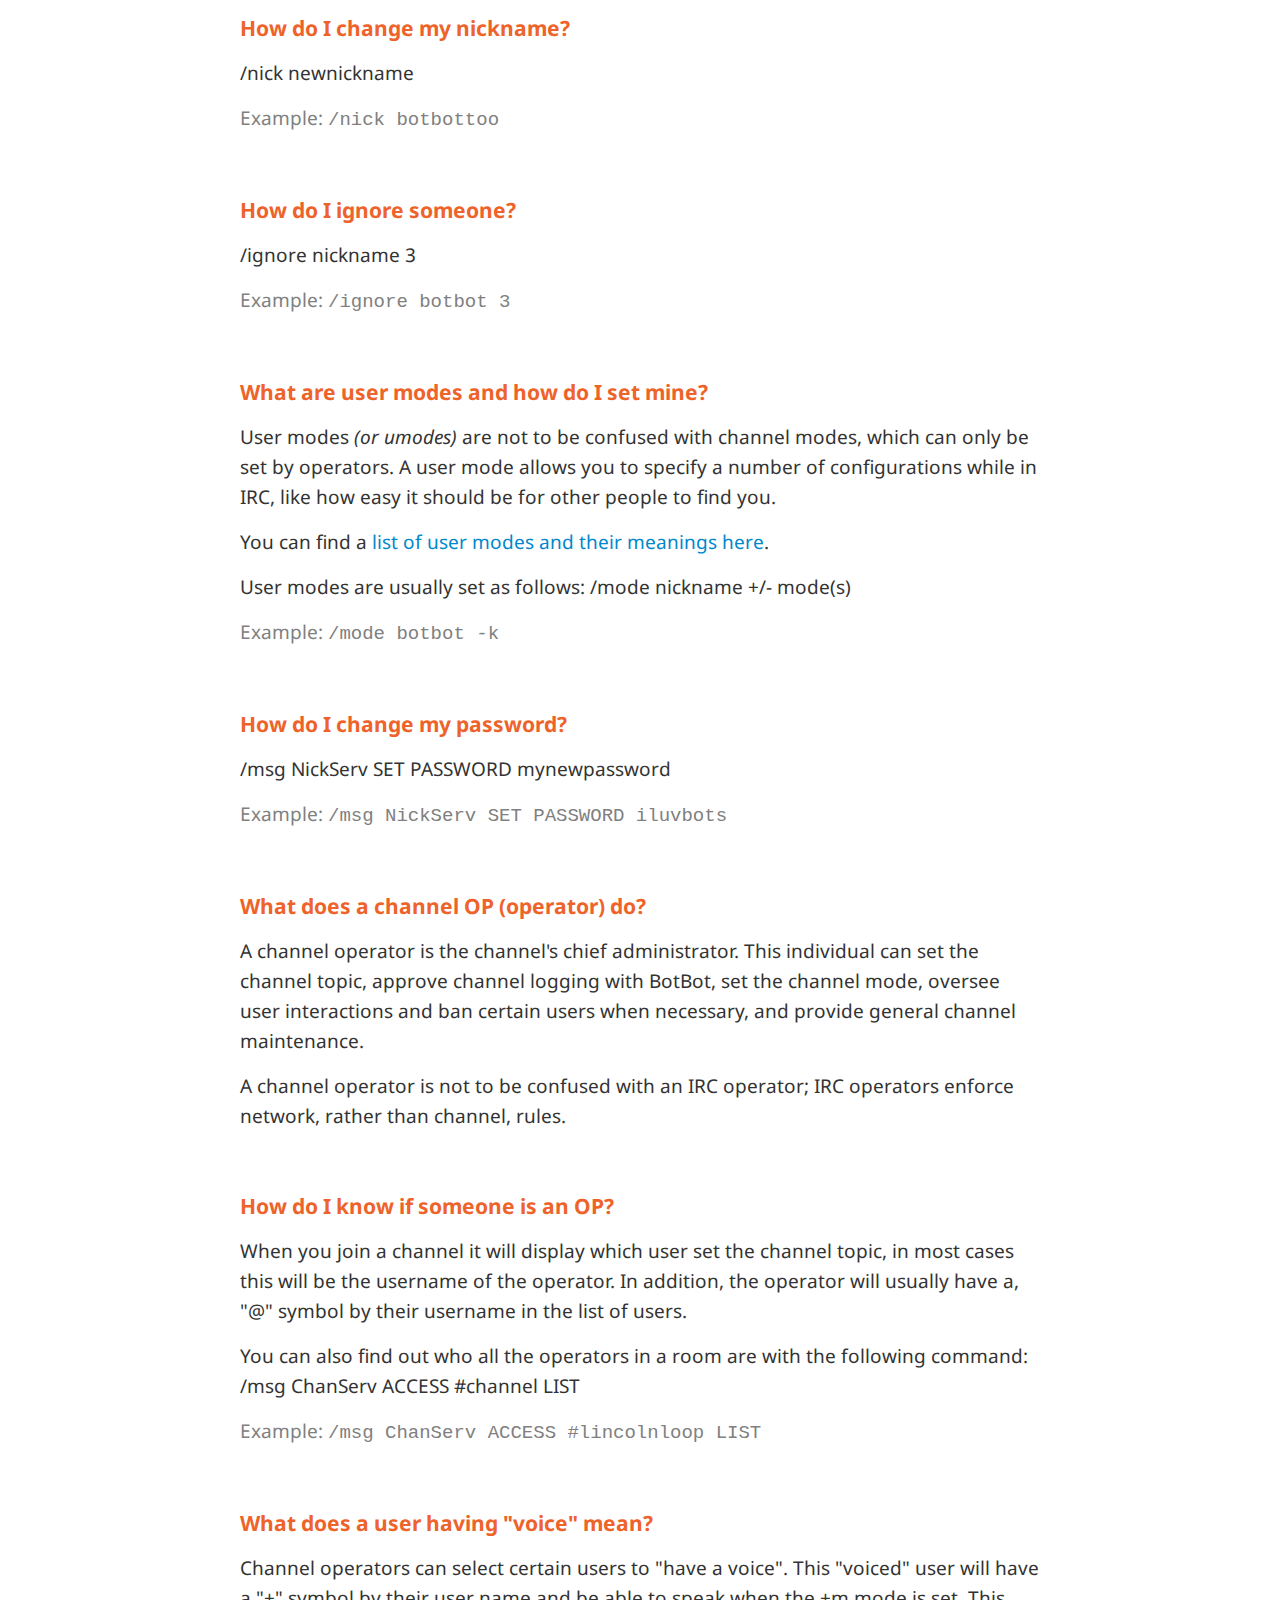
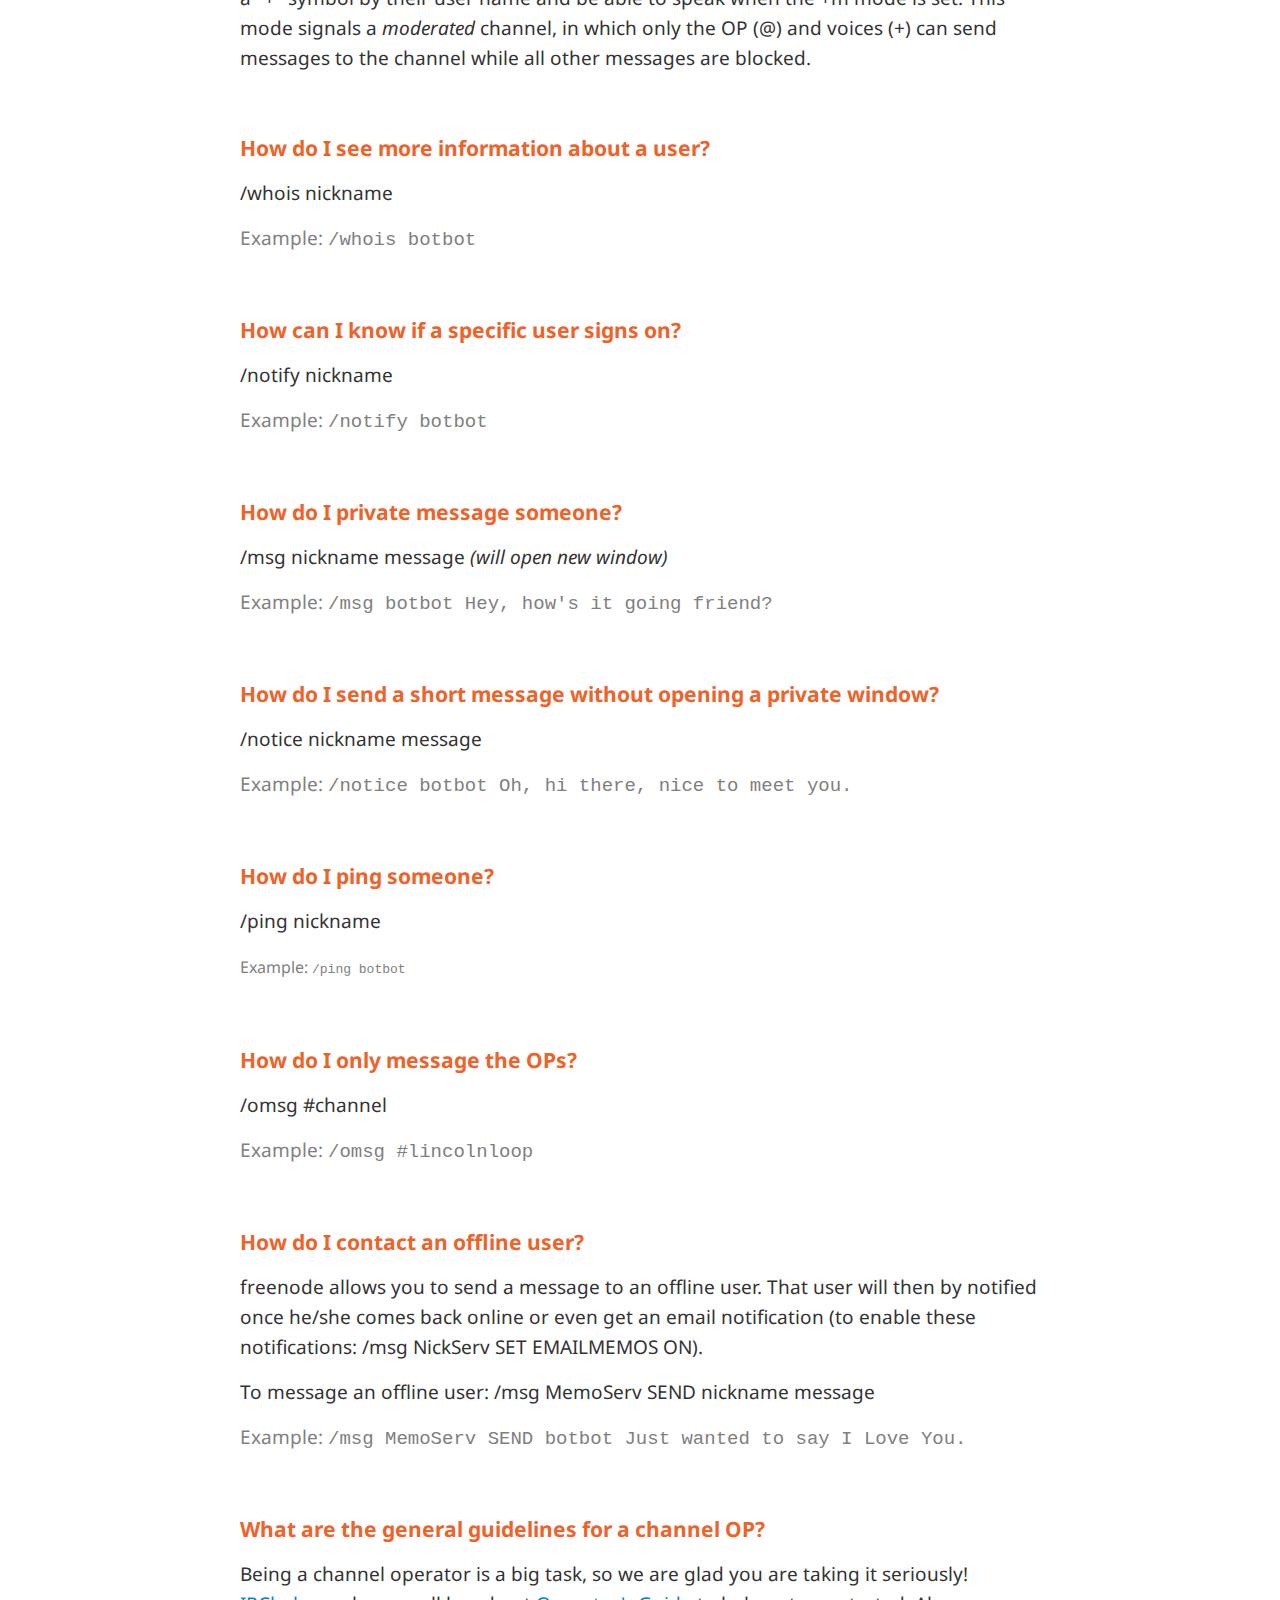
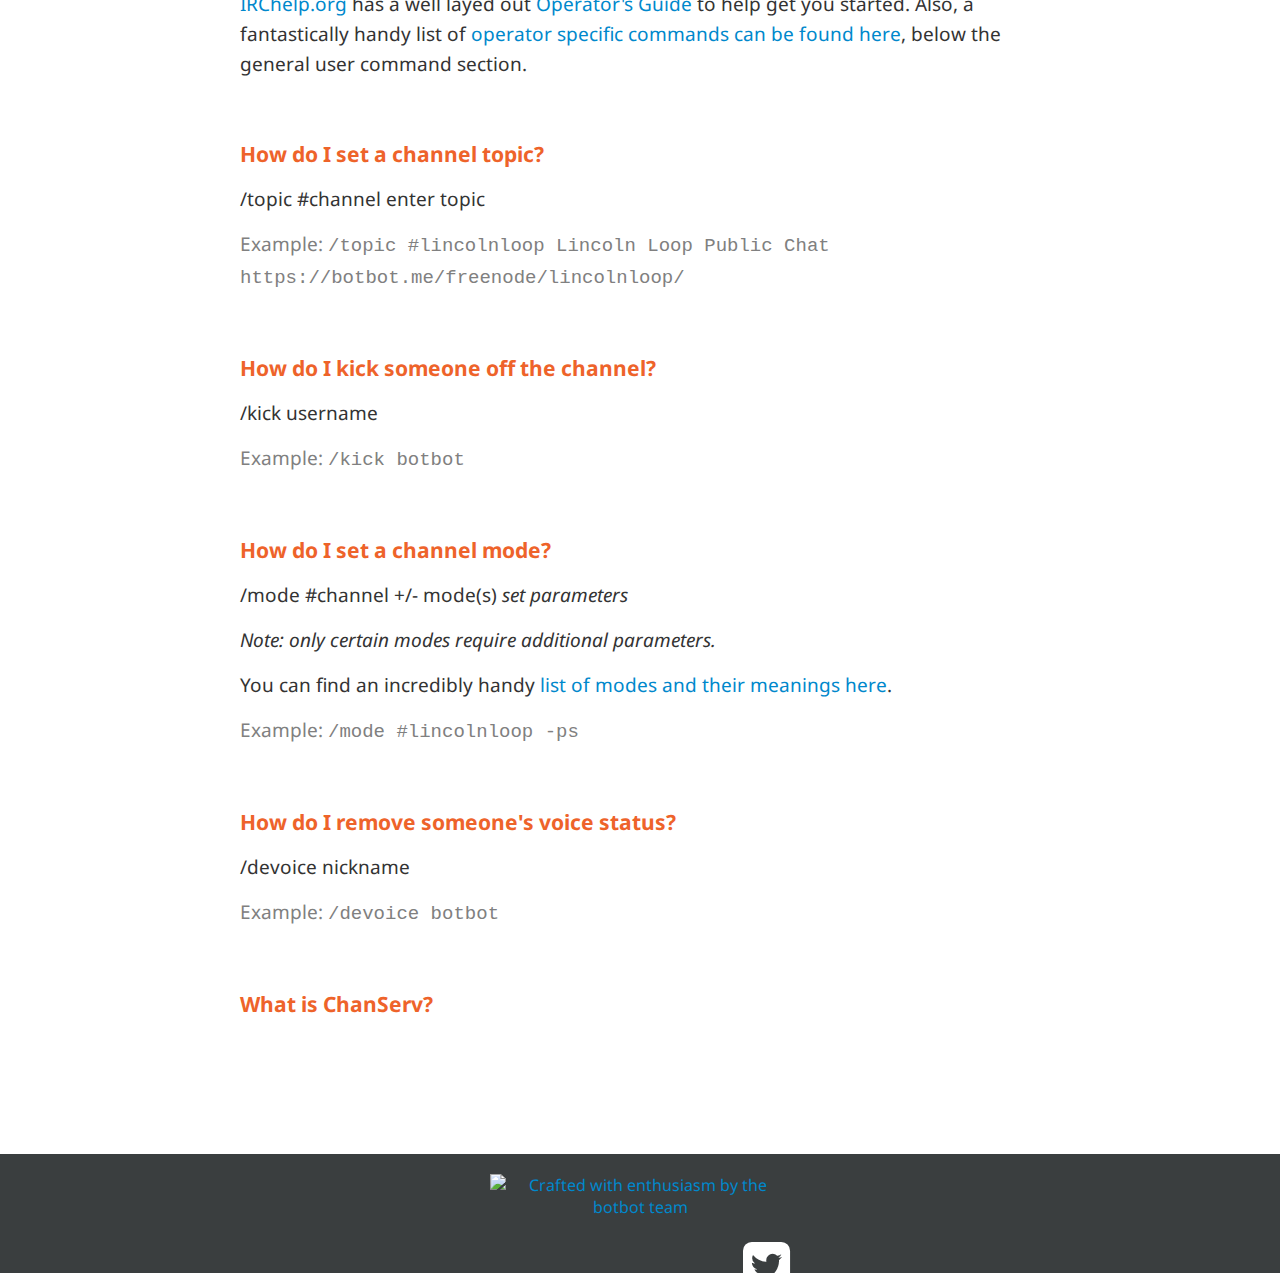
==== commit 074a2584: "Added more classes & uls" ====
--- a/index.html
+++ b/index.html
@@ -1,23 +1,24 @@
 <!doctype html>
 <html>
 <head>
-<meta charset="utf-8">
-<meta name="viewport" content="width=device-width, initial-scale=1.0, user-scalable=yes">
-<meta name="description" content="">
-<meta name="keywords" content="IRC,freenode,botbot,logging,chatting,open source">
-<meta name="author" content="Lincoln Loop">
-<link rel="shortcut icon" href="images/applefav.ico" type="image/x-icon">
-<link rel="icon" href="images/favbot.png" type="image/x-icon">
-<link type="text/css" rel="stylesheet" href="ircsheet.css" />
-<link href='http://fonts.googleapis.com/css?family=Droid+Sans:400,700' rel='stylesheet' type='text/css'>
-<link href='http://fonts.googleapis.com/css?family=Droid+Serif:400,400italic,700italic' rel='stylesheet' type='text/css'>
-<link href="http://maxcdn.bootstrapcdn.com/font-awesome/4.2.0/css/font-awesome.min.css" rel="stylesheet">
-<title></title>
+  <meta charset="utf-8">
+  <meta name="viewport" content="width=device-width, initial-scale=1.0, user-scalable=yes">
+  <meta name="description" content="">
+  <meta name="keywords" content="IRC,freenode,botbot,logging,chatting,open source,chanserv">
+  <meta name="author" content="Lincoln Loop">
+  <link rel="shortcut icon" href="images/applefav.ico" type="image/x-icon">
+  <link rel="icon" href="images/favbot.png" type="image/x-icon">
+  <link type="text/css" rel="stylesheet" href="ircsheet.css" />
+  <link href='http://fonts.googleapis.com/css?family=Droid+Sans:400,700' rel='stylesheet' type='text/css'>
+  <link href='http://fonts.googleapis.com/css?family=Droid+Serif:400,400italic,700italic' rel='stylesheet' type='text/css'>
+  <link href="http://maxcdn.bootstrapcdn.com/font-awesome/4.2.0/css/font-awesome.min.css" rel="stylesheet">
+  <title>IRC Guide</title>
 </head>
 
 <body>
   <header class="header">
     <svg class="bot-icon" width="300px" height="350px" viewBox="0 -25 300 350">
+      <desc>White BotBot logo with lightening from head animation.</desc>
       <rect x="-130.68" y="-137.667" fill="#3A3E3F" stroke="#000000" width="591" height="594"/>
       <path fill="#FFFFFF" d="M166.97,88.144c0-9.373-7.599-16.971-16.971-16.971c-9.371,0-16.97,7.598-16.97,16.971
   c0,6.927,4.157,12.879,10.111,15.517l-4.025,40.104h6.877h8.394h6.877l-4.042-40.286C162.976,100.766,166.97,94.932,166.97,88.144z"
@@ -59,289 +60,367 @@
       <h1 class="title">BotBot's IRC Cheat Sheet</h1>
       <h2 class="tag-line">Quickly get started with freenode.</h2>
     </div>
+
   </header>
 
-  <section class="question-section">
-
-    <div class="contain-category">
-      <img class="icon" src="http://placehold.it/150x150">
+  <div class="question-section">
+
+    <div class="contain-category">
+      <img class="icon" src="images/beforebegin.svg" alt="Before you begin hand motion icon" />
       <div class="contain-questions">
         <h2 class="category-title">Before You Begin</h2>
-        <a href="#"><h4>What <em>is</em> IRC?</h4></a>
-        <a href="#"><h4>What are the benefits of using IRC?</h4></a>
-        <a href="#"><h4>What is Freenode?</h4></a>
-        <a href="#"><h4>What is BotBot's role in all this?</h4></a>
-      </div>
-    </div>
-
-    <div class="contain-category">
-      <img class="icon" src="images/registericon.svg">
+        <ul class="question-list">
+          <a href="#1-1"><li class="question">What <em>is</em> IRC?</li></a>
+          <a href="#1-2"><li class="question">What are the benefits of using IRC?</li></a>
+          <a href="#1-3"><li class="question">What is Freenode?</li></a>
+          <a href="#1-4"><li class="question">What's an IRC client and how do I get one?</li></a>
+          <a href="#1-5"><li class="question">What is BotBot's role in all this?</li></a>
+        </ul>
+      </div>
+    </div>
+
+    <div class="contain-category">
+      <img class="icon" src="images/registericon.svg" alt="Registration/clipboard icon" />
       <div class="contain-questions">
         <h2 class="category-title">Registration</h2>
-        <a href="#"><h4>How do I get started with IRC?</h4></a>
-        <a href="#"><h4>How do I register my nickname?</h4></a>
-        <a href="#"><h4>Any general etiquette tips before I get started?</h4></a>
-      </div>
-    </div>
-
-    <div class="contain-category">
-      <img class="icon" src="images/channelicon.svg">
+        <ul class="question-list">
+          <a href="#2-1"><li class="question">How do I get started with IRC?</li></a>
+          <a href="#2-2"><li class="question">How do I register my nickname?</li></a>
+          <a href="#2-3"><li class="question">Do IRC nicknames expire?</li></a>
+          <a href="#2-4"><li class="question">Any general etiquette tips before I get started?</li></a>
+        </ul>
+      </div>
+    </div>
+
+    <div class="contain-category">
+      <img class="icon" src="images/channelicon.svg" alt="Channel navigation compass icon" />
       <div class="contain-questions">
         <h2 class="category-title">Channel Navigation</h2>
-        <a href="#"><h4>How do I join a channel?</h4></a>
-        <a href="#"><h4>How do I leave a channel?</h4></a>
-        <a href="#"><h4>How do I leave all channels that I am in?</h4></a>
-        <a href="#"><h4>How do I clear text in my current window or all windows?</h4></a>
-        <a href="#"><h4>What do all the different channel modes mean?</h4></a>
-      </div>
-    </div>
-
-    <div class="contain-category">
-      <img class="icon" src="images/usericon.svg">
+        <ul class="question-list">
+          <a href="#3-1"><li class="question">How do I join a channel?</li></a>
+          <a href="#3-2"><li class="question">How do I leave a channel?</li></a>
+          <a href="#3-3"><li class="question">How do I leave all channels that I am in?</li></a>
+          <a href="#3-4"><li class="question">How do I clear text in my current window or all windows?</li></a>
+          <a href="#3-5"><li class="question">What do all the different channel modes mean?</li></a>
+          <a href="#3-6"><li class="question">Why can't I talk in certain channels?</li></a>
+        </ul>
+      </div>
+    </div>
+
+    <div class="contain-category">
+      <img class="icon" src="images/usericon.svg" alt="User/person icon" />
       <div class="contain-questions">
         <h2 class="category-title">User Actions</h2>
-        <a href="#"><h4>How do I set an “away” status?</h4></a>
-        <a href="#"><h4>How do I convey an action?</h4></a>
-        <a href="#"><h4>How do I change my nickname?</h4></a>
-        <a href="#"><h4>How do I ignore someone?</h4></a>
-        <a href="#"><h4>What are user modes and how do I set mine?</h4></a>
-      </div>
-    </div>
-
-    <div class="contain-category">
-      <img class="icon" src="images/usernav.svg">
+          <ul class="question-list">
+            <a href="#4-1"><li class="question">How do I set an “away” status?</li></a>
+            <a href="#4-2"><li class="question">How do I convey an action?</li></a>
+            <a href="#4-3"><li class="question">How do I change my nickname?</li></a>
+            <a href="#4-4"><li class="question">How do I ignore someone?</li></a>
+            <a href="#4-5"><li class="question">What are user modes and how do I set mine?</li></a>
+            <a href="#4-6"><li class="question">How do I change my password?</li></a>
+          </ul>
+      </div>
+    </div>
+
+    <div class="contain-category">
+      <img class="icon" src="images/usernav.svg" alt="User and compass icon" />
       <div class="contain-questions">
         <h2 class="category-title">User Navigation</h2>
-        <a href="#"><h4>What does a channel OP (operator) do?</h4></a>
-        <a href="#"><h4>How do I know if someone is a channel OP?</h4></a>
-        <a href="#"><h4>What does a user having "voice" mean?</h4></a>
-      </div>
-    </div>
-
-    <div class="contain-category">
-      <img class="icon" src="images/messageicon.svg">
+        <ul class="question-list">
+          <a href="#5-1"><li class="question">What does a channel OP (operator) do?</li class="question"></a>
+          <a href="#5-2"><li class="question">How do I know if someone is a channel OP?</li class="question"></a>
+          <a href="#5-3"><li class="question">What does a user having "voice" mean?</li class="question"></a>
+          <a href="#5-4"><li class="question">How do I see more information about a user?</li></a>
+          <a href="#5-5"><li class="question">How can I know if a specific user signs on?</li></a>
+        </ul>
+      </div>
+    </div>
+
+    <div class="contain-category">
+      <img class="icon" src="images/messageicon.svg" alt="Envelope and bell icon representing messaging" />
       <div class="contain-questions">
         <h2 class="category-title">Messaging</h2>
-        <a href="#"><h4>How do I private message someone directly?</h4></a>
-        <a href="#"><h4>How do I send a short message without opening up a private window?</h4></a>
-        <a href="#"><h4>How do I ping someone?</h4></a>
-      </div>
-    </div>
-
-    <!-- <div class="contain-category">
-      <img class="icon" src="images/fileicon.svg">
-      <div class="contain-questions">
-        <h2 class="category-title">File Sharing</h2>
-        <a href="#"><h4>This is a question?</h4></a>
-        <a href="#"><h4>This is a question?</h4></a>
-        <a href="#"><h4>This is a question?</h4></a>
-      </div>
-    </div> -->
-
-    <!-- <div class="contain-category">
-      <img class="icon" src="images/settingicon.svg">
-      <div class="contain-questions">
-        <h2 class="category-title">Settings</h2>
-        <a href="#"><h4>This is a question?</h4></a>
-        <a href="#"><h4>This is a question?</h4></a>
-        <a href="#"><h4>This is a question?</h4></a>
-      </div>
-    </div>
-
-
-    <div class="contain-category">
-      <img class="icon" src="images/troubleicon.svg">
-      <div class="contain-questions">
-        <h2 class="category-title">Trouble Shooting</h2>
-        <a href="#"><h4>How do I access the Help menu?</h4></a>
-        <a href="#"><h4>This is a question?</h4></a>
-      </div>
-    </div> -->
-
-    <div class="contain-category">
-      <img class="icon" src="images/operator.svg">
+        <ul class="question-list">
+          <a href="#6-1"><li class="question">How do I private message someone directly?</li></a>
+          <a href="#6-2"><li class="question">How do I send a short message without opening a private window?</li></a>
+          <a href="#6-3"><li class="question">How do I ping someone?</li></a>
+          <a href="#6-4"><li class="question">How do I message only the OPs?</li></a>
+          <a href="#6-5"><li class="question">How do I contact an offline user?</li></a>
+        </ul>
+      </div>
+    </div>
+
+    <div class="contain-category">
+      <img class="icon" src="images/operator.svg" alt="Crown icon to represent operator" />
       <div class="contain-questions">
         <h2 class="category-title">For Operators</h2>
-        <a href="#"><h4>What are the general guidelines for a channel OP?</h4></a>
-        <a href="#"><h4>How do I set a channel topic?</h4></a>
-        <a href="#"><h4>How do I kick someone off the channel?</h4></a>
-        <a href="#"><h4>How do I restart a server?</h4></a>
-        <a href="#"><h4>How do I set a channel mode?</h4></a>
-        <a href="#"><h4>How do I remove someone's voice status?</h4></a>
-      </div>
-    </div>
-
-  </section>
-
-  <section class="answer-section">
-
-  <!-- Before you begin -->
-    <div class="answer">
-      <h4>What <em>is</em> IRC?</h4>
-      <p>Internet Relay Chat (IRC) transfers text messages in a chat room setting, or a “channel”. These chat rooms are accessed through IRC clients installed on the user’s system which communicate with the chat servers. Like other forms of chat we are used to these days, you can discuss topics in a group setting or private messaging.</p>
-      <p>This guide specifically focuses on the basics of navigating the freenode network and especially handy commands to get you chatting with servers quickly and efficiently.</p>
-    </div>
-
-    <div class="answer">
-      <h4>What are the benefits of using IRC?</h4>
-      <p>Those 80,000 Freenode users mentioned earlier know a lot about a lot of things and you can chat directly with them. This is a very powerful tool. You will finally be able to answer the age old question: “If you were in a room with <em>(insert awesome person’s name here)</em> right now, what would you ask him/her?” You are now in the room, the room just happens to have no walls and you haven’t had to leave your house.</p>
-      <p>IRC is where the open source community gathers. You can connect directly with these people for support and information while also contributing to the mission. It allows you to be part of something that people are very passionate about and invested in.</p>
-      <p>Plus, it’s free and been around approximately forever. IRC is not going anywhere, and neither will you once you get started.</p>
-    </div>
-
-    <div class="answer">
-      <h4>What is Freenode?</h4>
-      <p><a href="https://freenode.net/">Freenode</a> is a specific IRC network that is used to discuss peer-directed projects consisting of over 80,000 users. These users join channels of interest to share their knowledge and seek out the knowledge of others on specific topics under their chosen nicknames.</p>
-    </div>
-
-    <div class="answer">
-      <h4>What is BotBot's role in all this?</h4>
-      <p>BotBot’s role in this beautiful open source world is to act as little butler, of sorts. Once requested by an operator and verified, BotBot will begin logging IRC channels. This can be so handy. All those intelligent discussions taking place that we discussed early will now be recorded and can be referenced for all of time. You won’t have to miss a thing!</p>
-      <p>He’s here to serve you and make allow you to make the most of your IRC experience. He logs for you night a day, year round. We programmed him not to get tired, so don’t worry about him. He loves working.</p>
+        <ul class="question-list">
+          <a href="#7-1"><li class="question">What are the general guidelines for a channel OP?</li></a>
+          <a href="#7-2"><li class="question">How do I set a channel topic?</li></a>
+          <a href="#7-3"><li class="question">How do I kick someone off the channel?</li></a>
+          <a href="#7-4"><li class="question">How do I set a channel mode?</li></a>
+          <a href="#7-5"><li class="question">How do I remove someone's voice status?</li></a>
+        </ul>
+      </div>
+    </div>
+
+    <div class="contain-category">
+      <img class="icon" src="images/chanserv.svg" alt="The at symbol to represent ChanServ"/>
+      <div class="contain-questions">
+        <h2 class="category-title">ChanServ</h2>
+        <ul class="question-list">
+          <a href="#8-1"><li class="question">What is ChanServ?</li></a>
+        </ul>
+      </div>
+    </div>
+
+    <div class="contain-category place-hold">
+      <div class="contain-questions">
+        <h2 class="category-title">More questions & answers coming soon...<br>Beep!</h2>
+        <img class="full-bot" src="images/fullbot.svg" alt="Full body illustation of BotBot" />
+      </div>
+    </div>
+
+  </div>
+
+  <div class="answer-section">
+
+    <!-- Before you begin -->
+    <div class="answer" id="1-1">
+      <h4 class="repeat-question">What <em>is</em> IRC?</h4>
+      <p class="answer-details">Internet Relay Chat (IRC) transfers text messages in a chat room setting, or a “channel”. These chat rooms are accessed through IRC clients installed on the user’s system which communicate with the chat servers. Like other forms of chat we are used to these days, you can discuss topics in a group setting or private messaging.</p>
+      <p class="answer-details">This guide specifically focuses on the basics of navigating the freenode network and especially handy commands to get you chatting with servers quickly and efficiently.</p>
+    </div>
+
+    <div class="answer" id="1-2">
+      <h4 class="repeat-question">What are the benefits of using IRC?</h4>
+      <p class="answer-details">Those 80,000 Freenode users mentioned earlier know a lot about a lot of things and you can chat directly with them. This is a very powerful tool. You will finally be able to answer the age old question: “If you were in a room with <em>(insert awesome person’s name here)</em> right now, what would you ask him/her?” You are now in the room, the room just happens to have no walls and you haven’t had to leave your house.</p>
+      <p class="answer-details">IRC is where the open source community gathers. You can connect directly with these people for support and information while also contributing to the mission. It allows you to be part of something that people are very passionate about and invested in.</p>
+      <p class="answer-details">Plus, it’s free and been around approximately forever. IRC is not going anywhere, and neither will you once you get started.</p>
+    </div>
+
+    <div class="answer" id="1-3">
+      <h4 class="repeat-question">What is Freenode?</h4>
+      <p class="answer-details"><a href="https://freenode.net/">Freenode</a> is a specific IRC network that is used to discuss peer-directed projects consisting of over 80,000 users. These users join channels of interest to share their knowledge and seek out the knowledge of others on specific topics under their chosen nicknames.</p>
+    </div>
+
+    <div class="answer" id="1-3">
+      <h4 class="repeat-question">What's an IRC client and how do I get one?</h4>
+      <p class="answer-details">IRC clients are programs that allow you to access the IRC servers.</p>
+      <p class="answer-details">Client software generally exists across various operating systems, and even within some web browsers. There are a number of clients for both Mac and Windows users and well as mobile. The pretty extensive list <a href="http://en.wikipedia.org/wiki/Comparison_of_Internet_Relay_Chat_clients">can be viewed here</a> and sorted by system. Once selected, you will then want to install the client.</p>
+    </div>
+
+    <div class="answer" id="1-5">
+      <h4 class="repeat-question">What is BotBot's role in all this?</h4>
+      <p class="answer-details">BotBot’s role in this beautiful open source world is to act as little butler, of sorts. Once requested by an operator and verified, BotBot will begin logging IRC channels. This can be so handy. All those intelligent discussions taking place that we discussed early will now be recorded and can be referenced for all of time. You won’t have to miss a thing!</p>
+      <p class="answer-details">He’s here to serve you and make allow you to make the most of your IRC experience. He logs for you night a day, year round. We programmed him not to get tired, so don’t worry about him. He loves working.</p>
     </div>
 
     <!-- Registration -->
-    <div class="answer">
-      <h4>How do I get started with IRC?</h4>
-      <p>That's a great question! We've actually written a guide on that as well, you can <a href="https://botbot.me/how-to-setup-irc-channel/">check it out here.</a></p>
-    </div>
-
-    <div class="answer">
-      <h4>How do I register my nickname?</h4>
-      <p>Luckily the people over at <a href="https://freenode.net/">freenode.net</a> have answered this question <a href="https://freenode.net/faq.shtml#nicksetup">in beautiful detail here</a>.</p>
-    </div>
-
-    <div class="answer">
-      <h4>Any general etiquette tips before I get started?</h4>
-      <p>In order to fully experience the true benefits of IRC one must adhere to a basic protocol concerning procedure and conduct.</p><br>
-      <p>Lucky for us, the folks over at #Beginner have created a <a href="http://www.ircbeginner.com/ircinfo/etiquette.html">really great summary of such "unspoken" but suggested rules</a>.</p>
+    <div class="answer" id="2-1">
+      <h4 class="repeat-question">How do I get started with IRC?</h4>
+      <p class="answer-details">That's a great question! We've actually written a guide on that as well, you can <a href="https://botbot.me/how-to-setup-irc-channel/">check it out here.</a></p>
+    </div>
+
+    <div class="answer" id="2-2">
+      <h4 class="repeat-question">How do I register my nickname?</h4>
+      <p class="answer-details">Luckily the people over at <a href="https://freenode.net/">freenode.net</a> have answered this question <a href="https://freenode.net/faq.shtml#nicksetup">in beautiful detail here</a>.</p>
+    </div>
+
+    <div class="answer" id="2-3">
+      <h4 class="repeat-question">Do IRC nicknames expire?</h4>
+      <p class="answer-details">Yes, in a way. As <a href="https://freenode.net/faq.shtml#userexpirations">stated on the freenode site</a>, nicknames expire at staff discretion. The general rule that is followed is that an IRC nickname expires after it has not been used for ten weeks plus one additional week per full year of registration, with a maximum of five additional weeks.</p>
+      <p class="answer-details">Also worth noting here is that nicknames not confirmed by valid email address will be automatically dropped after 24 hours. So, confirm and be active and you will have nothing to worry about!</p>
+    </div>
+
+    <div class="answer" id="2-4">
+      <h4 class="repeat-question">Any general etiquette tips before I get started?</h4>
+      <p class="answer-details">In order to fully experience the true benefits of IRC one must adhere to a basic protocol concerning procedure and conduct.</p><br>
+      <p class="answer-details">Lucky for us, the folks over at #Beginner have created a <a href="http://www.ircbeginner.com/ircinfo/etiquette.html">really great summary of such "unspoken" but suggested rules</a>. The freenode site itself has a <a href="https://freenode.net/channel_guidelines.shtml">list of such expectations as well.</a></p>
     </div>
 
     <!-- Channel Navigation -->
-    <div class="answer">
-      <h4>How do I join a channel?</h4>
-      <p>/join #channelname</p>
-      <p class="example">/join #lincolnloop</p>
-    </div>
-
-    <div class="answer">
-      <h4>How do I leave a channel?</h4>
-      <p>/part</p>
-    </div>
-
-    <div class="answer">
-      <h4>How do I leave all channels that I am in?</h4>
-      <p>/partall</p>
-    </div>
-
-    <div class="answer">
-      <h4>How do I clear text in my current channel window or all windows?</h4>
-      <p>/clear <em>or</em> /clearall</p>
-    </div>
-
-    <div class="answer">
-      <h4>What do all the different channel modes mean?</h4>
-      <p>Channel modes are set by the channel operator and helps manage the overall functioning of the channel. You can find an incredibly handy <a href="http://docs.dal.net/docs/modes.html#2">list of modes and their meanings here</a>.</p>
+    <div class="answer" id="3-1">
+      <h4 class="repeat-question">How do I join a channel?</h4>
+      <p class="answer-details">/join #channelname</p>
+      <p class="answer-details example"><kbd>/join #lincolnloop</kbd></p>
+    </div>
+
+    <div class="answer" id="3-2">
+      <h4 class="repeat-question">How do I leave a channel?</h4>
+      <p class="answer-details"><kbd>/part</kbd></p>
+    </div>
+
+    <div class="answer" id="3-3">
+      <h4 class="repeat-question">How do I leave all channels that I am in?</h4>
+      <p class="answer-details"><kbd>/partall</kbd></p>
+    </div>
+
+    <div class="answer" id="3-4">
+      <h4 class="repeat-question">How do I clear text in my current channel window or all windows?</h4>
+      <p class="answer-details"><kbd>/clear</kbd> <em>or</em> <kbd>/clearall</kbd></p>
+    </div>
+
+    <div class="answer" id="3-5">
+      <h4 class="repeat-question">What do all the different channel modes mean?</h4>
+      <p class="answer-details">Channel modes are set by the channel operator and helps manage the overall functioning of the channel. You can find an incredibly handy <a href="http://docs.dal.net/docs/modes.html#2">list of modes and their meanings here</a>.</p>
+    </div>
+
+    <div class="answer" id="3-6">
+      <h4 class="repeat-question">Why can't I talk in certain channels?</h4>
+      <p class="answer-details">There are two common reasons for not being able to talk in certain channels. One is that you may have been silenced. If you feel this was done unrightfully, you should contact that channel's operator.</p>
+      <p class="answer-details">Another reason may be that the mode of the channel is set to +m, which means that only voiced users and operators can speak. You should be notified of the mode upon joining the room.</p>
     </div>
 
     <!-- User Actions -->
-    <div class="answer">
-      <h4>How do I set an away status?</h4>
-      <p>/away set message</p>
-      <p class="example">/away need coffee!</p>
-    </div>
-
-    <div class="answer">
-      <h4>How do I convey an action?</h4>
-      <p>/me does something</p>
-      <p class="example">/me waves hello</p>
-    </div>
-
-    <div class="answer">
-      <h4>How do I change my nickname?</h4>
-      <p>/nick newnickname</p>
-      <p class="example">/nick </p>
-    </div>
-
-    <div class="answer">
-      <h4>How do I ignore someone?</h4>
-      <p>/ignore nickname 3</p>
-      <p class="example">/ignore botbot 3</p>
-    </div>
-
-    <div class="answer">
-      <h4>What are user modes and how do I set mine?</h4>
-      <p>User modes <em>(or umodes)</em> are not to be confused with channel modes, which can only be set by operators. A user mode allows you to specify a number of configurations while in IRC, like how easy it should be for other people to find you.</p>
-      <p>You can find a <a href="http://docs.dal.net/docs/modes.html#3">list of user modes and their meanings here</a>.</p>
-      <p>User modes are usually set as follows: /mode nickname +/- mode(s)</p>
-      <p class="example">/mode botbot -k</p>
+    <div class="answer" id="4-1">
+      <h4 class="repeat-question">How do I set an away status?</h4>
+      <p class="answer-details">/away set message</p>
+      <p class="answer-details example"><kbd>/away this bot needs coffee!</kbd></p>
+    </div>
+
+    <div class="answer" id="4-2">
+      <h4 class="repeat-question">How do I convey an action?</h4>
+      <p class="answer-details">/me does something</p>
+      <p class="answer-details example"><kbd>/me waves hello with robot hand</kbd></p>
+    </div>
+
+    <div class="answer" id="4-3">
+      <h4 class="repeat-question">How do I change my nickname?</h4>
+      <p class="answer-details">/nick newnickname</p>
+      <p class="answer-details example"><kbd>/nick botbottoo</kbd></p>
+    </div>
+
+    <div class="answer" id="4-4">
+      <h4 class="repeat-question">How do I ignore someone?</h4>
+      <p class="answer-details">/ignore nickname 3</p>
+      <p class="answer-details example"><kbd>/ignore botbot 3</kbd></p>
+    </div>
+
+    <div class="answer" id="4-5">
+      <h4 class="repeat-question">What are user modes and how do I set mine?</h4>
+      <p class="answer-details">User modes <em>(or umodes)</em> are not to be confused with channel modes, which can only be set by operators. A user mode allows you to specify a number of configurations while in IRC, like how easy it should be for other people to find you.</p>
+      <p class="answer-details">You can find a <a href="http://docs.dal.net/docs/modes.html#3">list of user modes and their meanings here</a>.</p>
+      <p class="answer-details">User modes are usually set as follows: /mode nickname +/- mode(s)</p>
+      <p class="answer-details example"><kbd>/mode botbot -k</kbd></p>
+    </div>
+
+    <div class="answer" id="4-6">
+      <h4 class="repeat-question">How do I change my password?</h4>
+      <p class="answer-details">/msg NickServ SET PASSWORD mynewpassword</p>
+      <p class="answer-details example"><kbd>/msg NickServ SET PASSWORD iluvbots</kbd></p>
     </div>
 
     <!-- User Navigaton -->
-    <div class="answer">
-      <h4>What does a channel OP (operator) do?</h4>
-      <p>A channel operator is the channel's chief administrator. This individual can set the channel topic, approve channel logging with BotBot, set the channel mode, oversee user interactions and ban certain users when necessary, and provide general channel maintenance.</p>
-      <p>A channel operator is not to be confused with an IRC operator; IRC operators enforce network, rather than channel, rules.</p>
-    </div>
-
-    <div class="answer">
-      <h4>How do I know if someone is an OP?</h4>
-      <p>When you join a channel it will display which user set the channel topic, in most cases this will be the username of the operator. In addition, the operator will usually have a, "@" symbol by their username in the list of users.</p>
-      <p>You can also find out who all the operators in a room are........</p>
-      <p class="example"></p>
-    </div>
-
-    <div class="answer">
-      <h4>How do I convey an action?</h4>
-      <p>/me does something</p>
-      <p class="example">/me waves hello</p>
-    </div>
-
-    <div class="answer">
-      <h4>How do I change my nickname?</h4>
-      <p>/nick newnickname <em>(9 character max)</em></p>
-      <p class="example">/nick botbottoo</p>
+    <div class="answer" id="5-1">
+      <h4 class="repeat-question">What does a channel OP (operator) do?</h4>
+      <p class="answer-details">A channel operator is the channel's chief administrator. This individual can set the channel topic, approve channel logging with BotBot, set the channel mode, oversee user interactions and ban certain users when necessary, and provide general channel maintenance.</p>
+      <p class="answer-details">A channel operator is not to be confused with an IRC operator; IRC operators enforce network, rather than channel, rules.</p>
+    </div>
+
+    <div class="answer" id="5-2">
+      <h4 class="repeat-question">How do I know if someone is an OP?</h4>
+      <p class="answer-details">When you join a channel it will display which user set the channel topic, in most cases this will be the username of the operator. In addition, the operator will usually have a, "@" symbol by their username in the list of users.</p>
+      <p class="answer-details">You can also find out who all the operators in a room are with the following command: /msg ChanServ ACCESS #channel LIST</p>
+      <p class="answer-details example"><kbd>/msg ChanServ ACCESS #lincolnloop LIST</kbd></p>
+    </div>
+
+    <div class="answer" id="5-3">
+      <h4 class="repeat-question">What does a user having "voice" mean?</h4>
+      <p class="answer-details">Channel operators can select certain users to "have a voice". This "voiced" user will have a "+" symbol by their user name and be able to speak when the +m mode is set. This mode signals a <em>moderated</em> channel, in which only the OP (@) and voices (+) can send messages to the channel while all other messages are blocked.</p>
+    </div>
+
+    <div class="answer" id="5-4">
+      <h4 class="repeat-question">How do I see more information about a user?</h4>
+      <p class="answer-details">/whois nickname</p>
+      <p class="answer-details example"><kbd>/whois botbot</kbd></p>
+    </div>
+
+    <div class="answer" id="5-5">
+      <h4 class="repeat-question">How can I know if a specific user signs on?</h4>
+      <p class="answer-details">/notify nickname</p>
+      <p class="answer-details example"><kbd>/notify botbot</kbd></p>
+    </div>
+
+    <!-- Messages -->
+    <div class="answer" id="6-1">
+      <h4 class="repeat-question">How do I private message someone?</h4>
+      <p class="answer-details">/msg nickname message <em>(will open new window)</em></p>
+      <p class="answer-details example"><kbd>/msg botbot Hey, how's it going friend?</kbd></p>
+    </div>
+
+    <div class="answer" id="6-2">
+      <h4 class="repeat-question">How do I send a short message without opening a private window?</h4>
+      <p class="answer-details">/notice nickname message</p>
+      <p class="answer-details example"><kbd>/notice botbot Oh, hi there, nice to meet you.</kbd></p>
+    </div>
+
+    <div class="answer" id="6-3">
+      <h4 class="repeat-question">How do I ping someone?</h4>
+      <p class="answer-details">/ping nickname</p>
+      <p class="example"><kbd>/ping botbot</kbd></p>
+    </div>
+
+    <div class="answer" id="6-4">
+      <h4 class="repeat-question">How do I only message the OPs?</h4>
+      <p class="answer-details">/omsg #channel</p>
+      <p class="answer-details example"><kbd>/omsg #lincolnloop</kbd></p>
+    </div>
+
+    <div class="answer" id="6-5">
+      <h4 class="repeat-question">How do I contact an offline user?</h4>
+      <p class="answer-details">freenode allows you to send a message to an offline user. That user will then by notified once he/she comes back online or even get an email notification (to enable these notifications: /msg NickServ SET EMAILMEMOS ON).</p>
+      <p class="answer-details">To message an offline user: /msg MemoServ SEND nickname message</p>
+      <p class="answer-details example"><kbd>/msg MemoServ SEND botbot Just wanted to say I Love You.</kbd></p>
     </div>
 
     <!-- For Operators -->
-    <div class="answer">
-      <h4>How do I set a channel topic?</h4>
-      <p>/topic #channel enter topic</p>
-      <p class="example">/topic #lincolnloop Lincoln Loop Public Chat https://botbot.me/freenode/lincolnloop/</p>
-    </div>
-
-    <div class="answer">
-      <h4>How do I kick someone off the channel?</h4>
-      <p>/kick username</p>
-      <p class="example">/kick botbot</p>
-    </div>
-
-    <div class="answer">
-      <h4>How do I set a channel mode?</h4>
-      <p>/mode #channel +/- mode(s) <em>set parameters</em></p>
-      <p><em>Note: only certain modes require additional parameters.</em></p>
-      <p>You can find an incredibly handy <a href="http://docs.dal.net/docs/modes.html#2">list of modes and their meanings here</a>.</p>
-      <p class="example">/mode #lincolnloop -ps</p>
-    </div>
-
-    <div class="answer">
-      <h4>How do I remove someone's voice status?</h4>
-      <p>/devoice nickname</p>
-      <p class="example">/devoice </p>
-    </div>
-
-  </section>
-
-  <!-- <section class="pdf-section">
-    <a class="get-pdf" href="#">Grab PDF Version</a>
-  </section>
-  -->
+    <div class="answer" id="7-1">
+      <h4 class="repeat-question">What are the general guidelines for a channel OP?</h4>
+      <p class="answer-details">Being a channel operator is a big task, so we are glad you are taking it seriously! <a href="http://irchelp.org/">IRChelp.org</a> has a well layed out <a href="http://irchelp.org/irchelp/changuide.html">Operator's Guide</a> to help get you started. Also, a fantastically handy list of <a href="http://www.technerd.net/irc-commands.html">operator specific commands can be found here</a>, below the general user command section.</p>
+    </div>
+
+    <div class="answer" id="7-2">
+      <h4 class="repeat-question">How do I set a channel topic?</h4>
+      <p class="answer-details">/topic #channel enter topic</p>
+      <p class="answer-details example"><kbd>/topic #lincolnloop Lincoln Loop Public Chat https://botbot.me/freenode/lincolnloop/</kbd></p>
+    </div>
+
+    <div class="answer" id="7-3">
+      <h4 class="repeat-question">How do I kick someone off the channel?</h4>
+      <p class="answer-details">/kick username</p>
+      <p class="answer-details example"><kbd>/kick botbot</kbd></p>
+    </div>
+
+    <div class="answer" id="7-4">
+      <h4 class="repeat-question">How do I set a channel mode?</h4>
+      <p class="answer-details">/mode #channel +/- mode(s) <em>set parameters</em></p>
+      <p class="answer-details"><em>Note: only certain modes require additional parameters.</em></p>
+      <p class="answer-details">You can find an incredibly handy <a href="http://docs.dal.net/docs/modes.html#2">list of modes and their meanings here</a>.</p>
+      <p class="answer-details example"><kbd>/mode #lincolnloop -ps</kbd></p>
+    </div>
+
+    <div class="answer" id="7-5">
+      <h4 class="repeat-question">How do I remove someone's voice status?</h4>
+      <p class="answer-details">/devoice nickname</p>
+      <p class="answer-details example"><kbd>/devoice botbot</kbd></p>
+    </div>
+
+    <!-- ChanServ -->
+    <div class="answer" id="8-1">
+      <h4 class="repeat-question">What is ChanServ?</h4>
+      <p class="answer-details"></p>
+    </div>
+
+  </div>
 
   <footer class="footer">
+
     <div class="contain-social">
       <a href="https://botbot.me/"><img class="crafted-by" src="images/crafted.svg" alt="Crafted with enthusiasm by the botbot team" /></a>
       <a href="https://twitter.com/botbotme"><i class="fa fa-twitter-square"></i></a>
     </div>
+
   </footer>
 
 </body>
--- a/ircsheet.css
+++ b/ircsheet.css
@@ -8,10 +8,6 @@
 a {
   text-decoration: none;
   color: #0088cc;
-}
-
-p {
-  padding-top: 15px;
 }
 
 /* Header */
@@ -80,10 +76,9 @@
   }
 }
 
-
 /* Questions */
 .question-section {
-  padding: 60px 0;
+  padding: 60px 30px;
   text-align: center;
   background: #ededed;
 }
@@ -107,20 +102,27 @@
   margin: 60px auto;
 }
 
-.contain-questions h4:before {
-  content: "Q. ";
-}
-
-.contain-questions h4 {
-  font-family: 'Droid Serif', serif;
-  padding: 0 70px;
+.question-list {
+  margin: 0;
+  padding: 0;
+}
+
+.question-list .question {
+  padding: 10px 0;
+  list-style-type: none;
+  font-family: 'Droid Sans', sans-serif;
+  text-align: center;
+  font-weight: bold;
   line-height: 29px;
+}
+
+.place-hold {
+  display: none;
 }
 
 /* Answers */
 .answer-section {
   padding: 60px 0;
-  text-align: center;
 }
 
 .answer {
@@ -130,14 +132,16 @@
   line-height: 30px;
 }
 
-.answer h4 {
-  margin: 0;
-  color: #ee632a;
-}
-
-.answer p {
+.answer .repeat-question {
+  margin: 0;
+  color: #ee632a;
+}
+
+.answer .answer-details {
+  padding-top: 15px;
   margin: 0;
   color: #333333;
+  font-size: 16px;
 }
 
 .answer-section .example {
@@ -146,28 +150,6 @@
 
 .example:before {
   content: "Example: ";
-}
-
-/* PDF Section */
-.pdf-section {
-  padding-top: 120px;
-  background: #ededed;
-  text-align: center;
-  height: 150px;
-}
-
-.get-pdf {
-  padding: 10px 15px;
-  background: #2d9cd8;
-  color: white;
-  font-size: 20px;
-  border: 4px solid #2d9cd8;
-  border-radius: 4px;
-}
-
-.get-pdf:hover {
-  background: #ee632a;
-  border-color: #ee632a;
 }
 
 /* Footer */
@@ -216,15 +198,22 @@
   .contain-questions {
     width: 280px;
   }
-  .contain-questions h4 {
+  .question-list {
     padding: 0 15px;
+  }
+  .question-list .question {
     text-align: left;
-    font-size: 14px;
-    line-height: 24px;
+    font-size: 18px;
   }
   .icon {
     border: none;
     width: 100px;
+  }
+  .answer .answer-details {
+    font-size: 19px;
+  }
+  .answer .repeat-question {
+    font-size: 21px;
   }
 }
 
@@ -234,3 +223,14 @@
     width: 900px;
   }
 }
+
+@media (min-width: 1165px) { 
+  .place-hold {
+    display: inline-block;
+  }
+  .full-bot {
+    margin: 60px 0 0 -10px;
+    opacity: .3;
+  }
+}
+
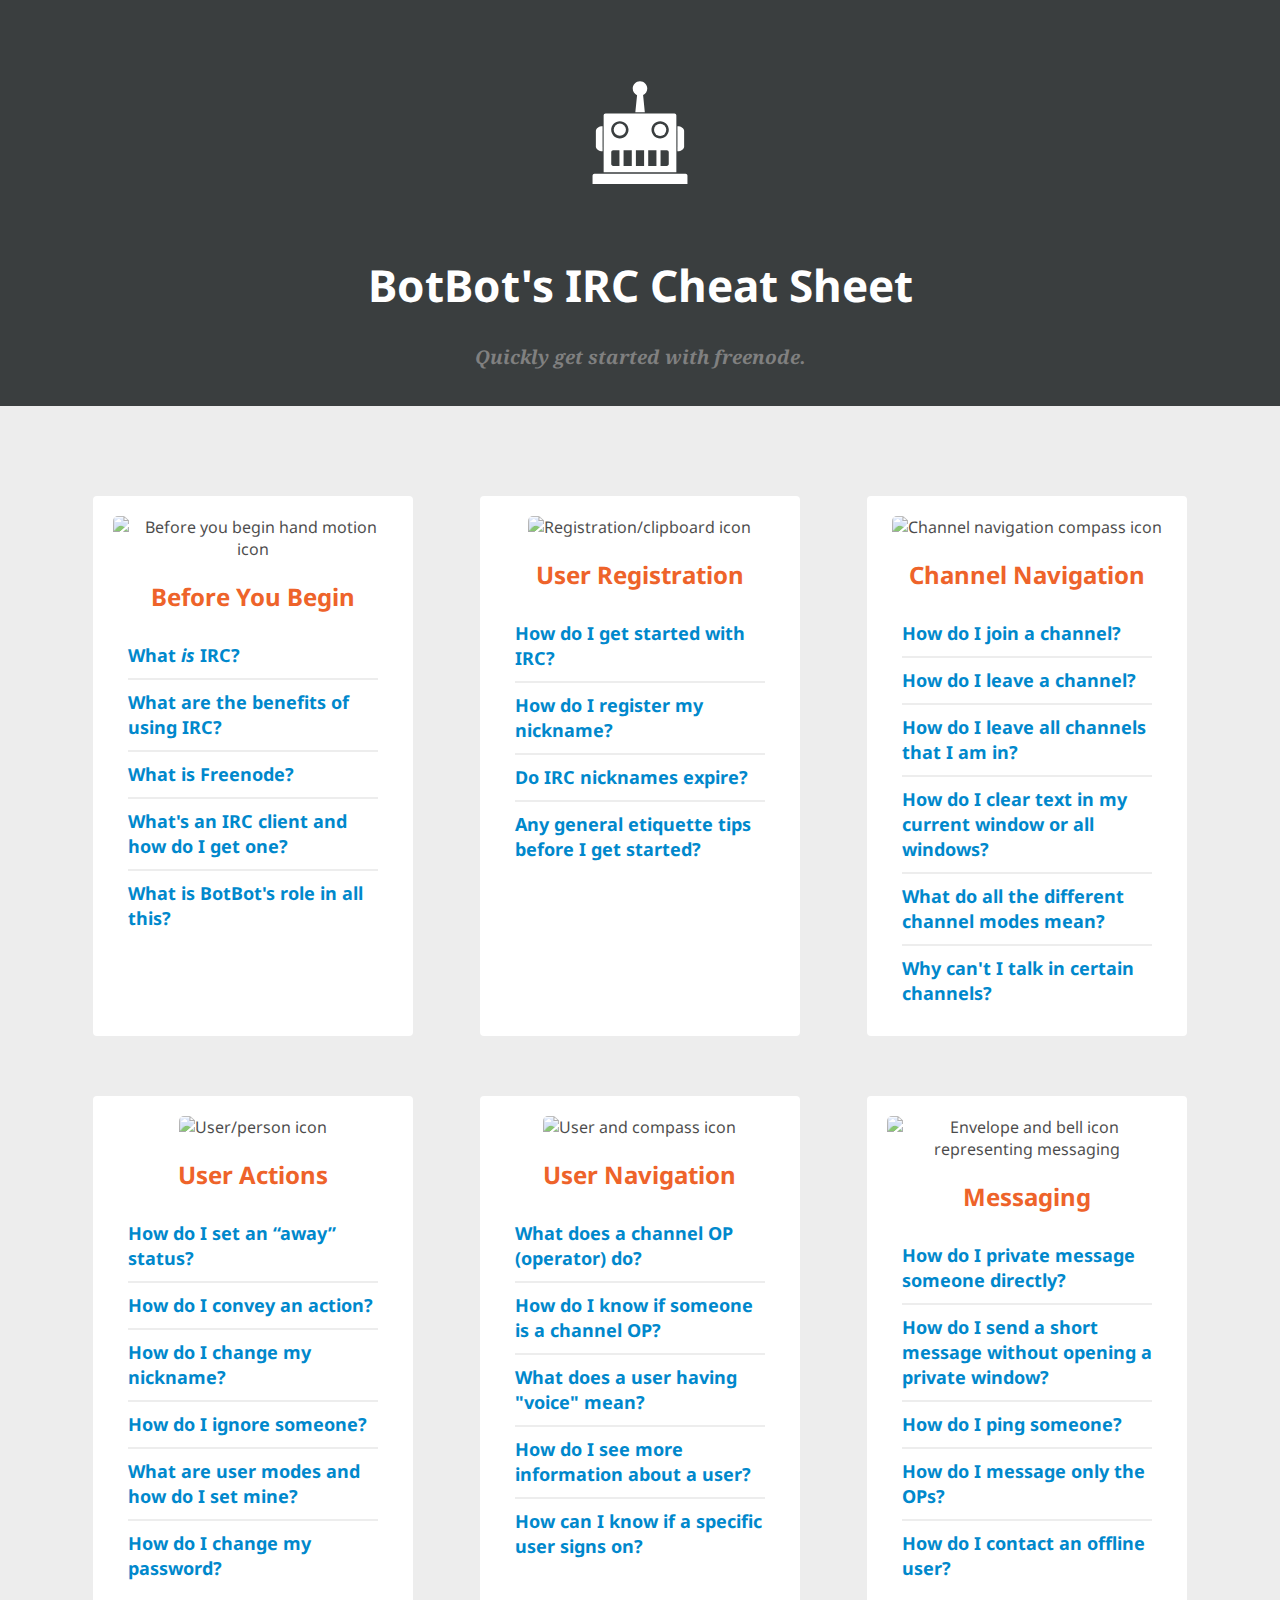
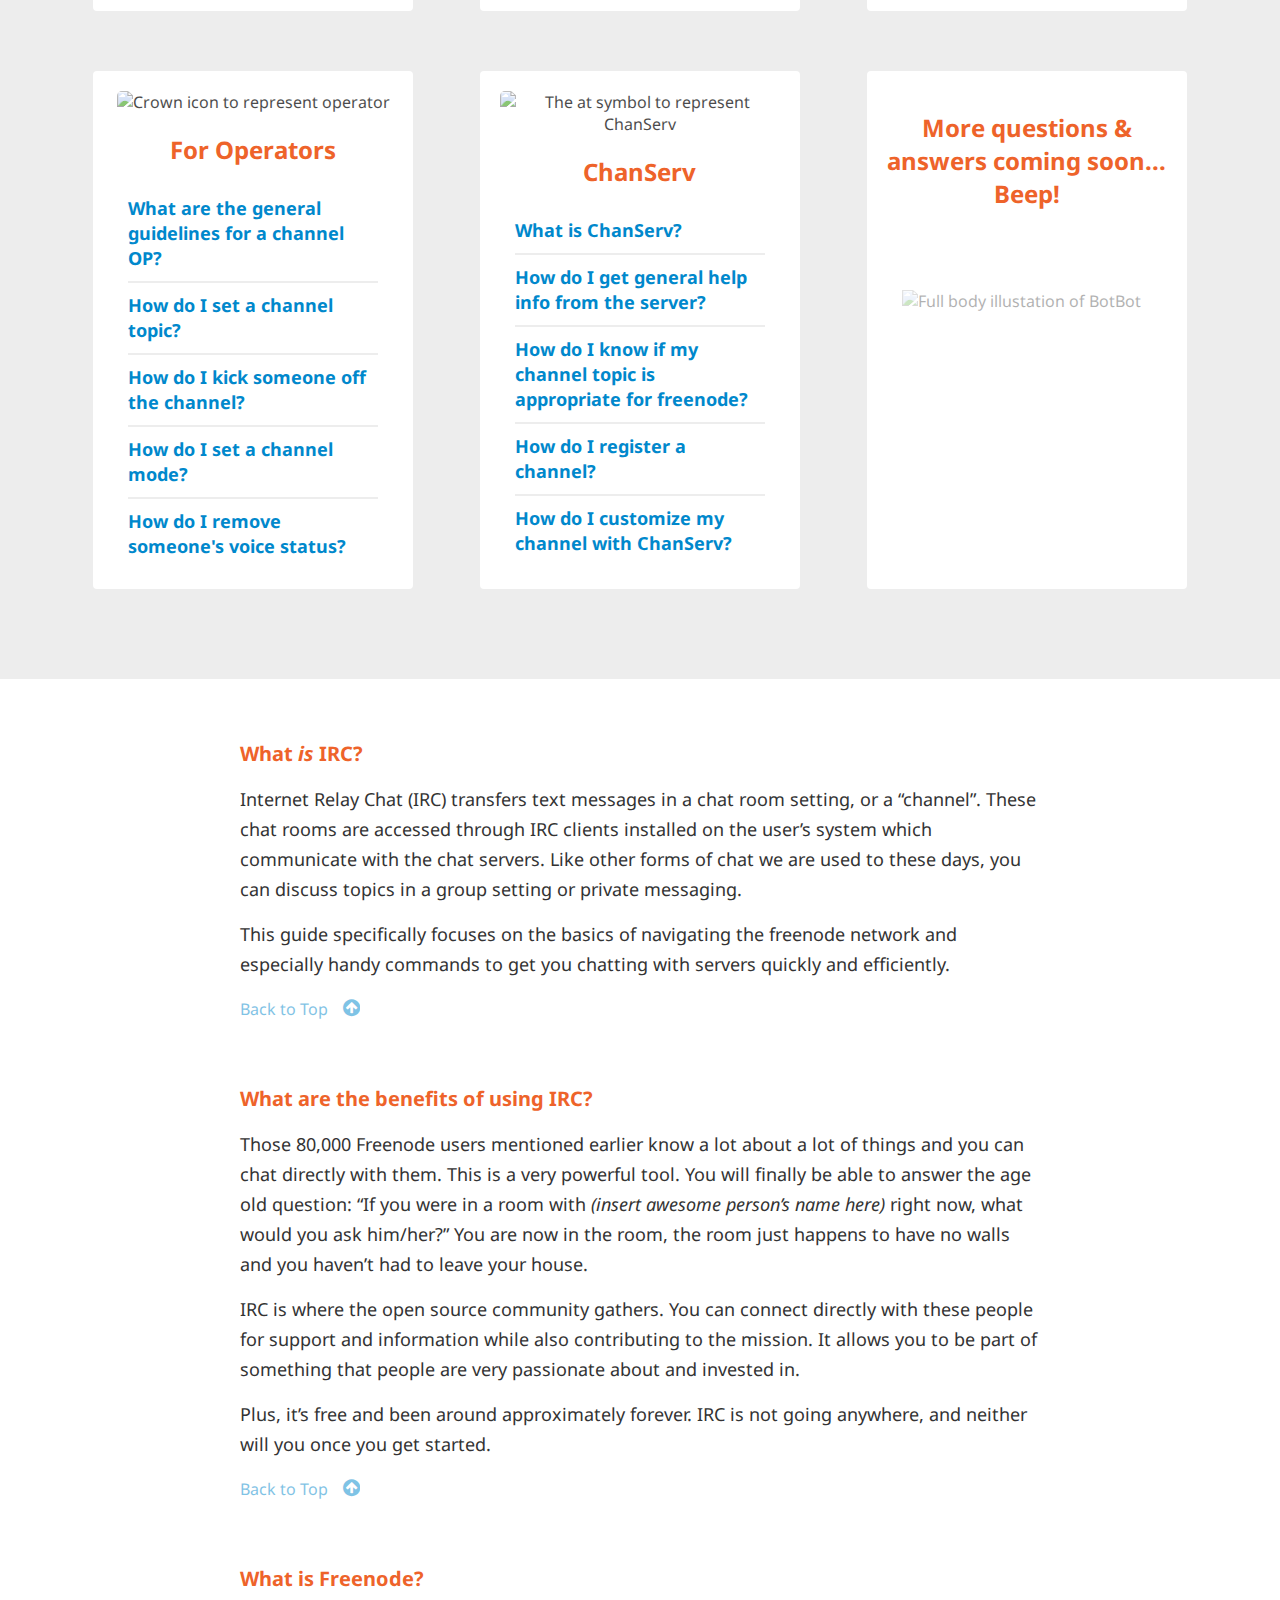
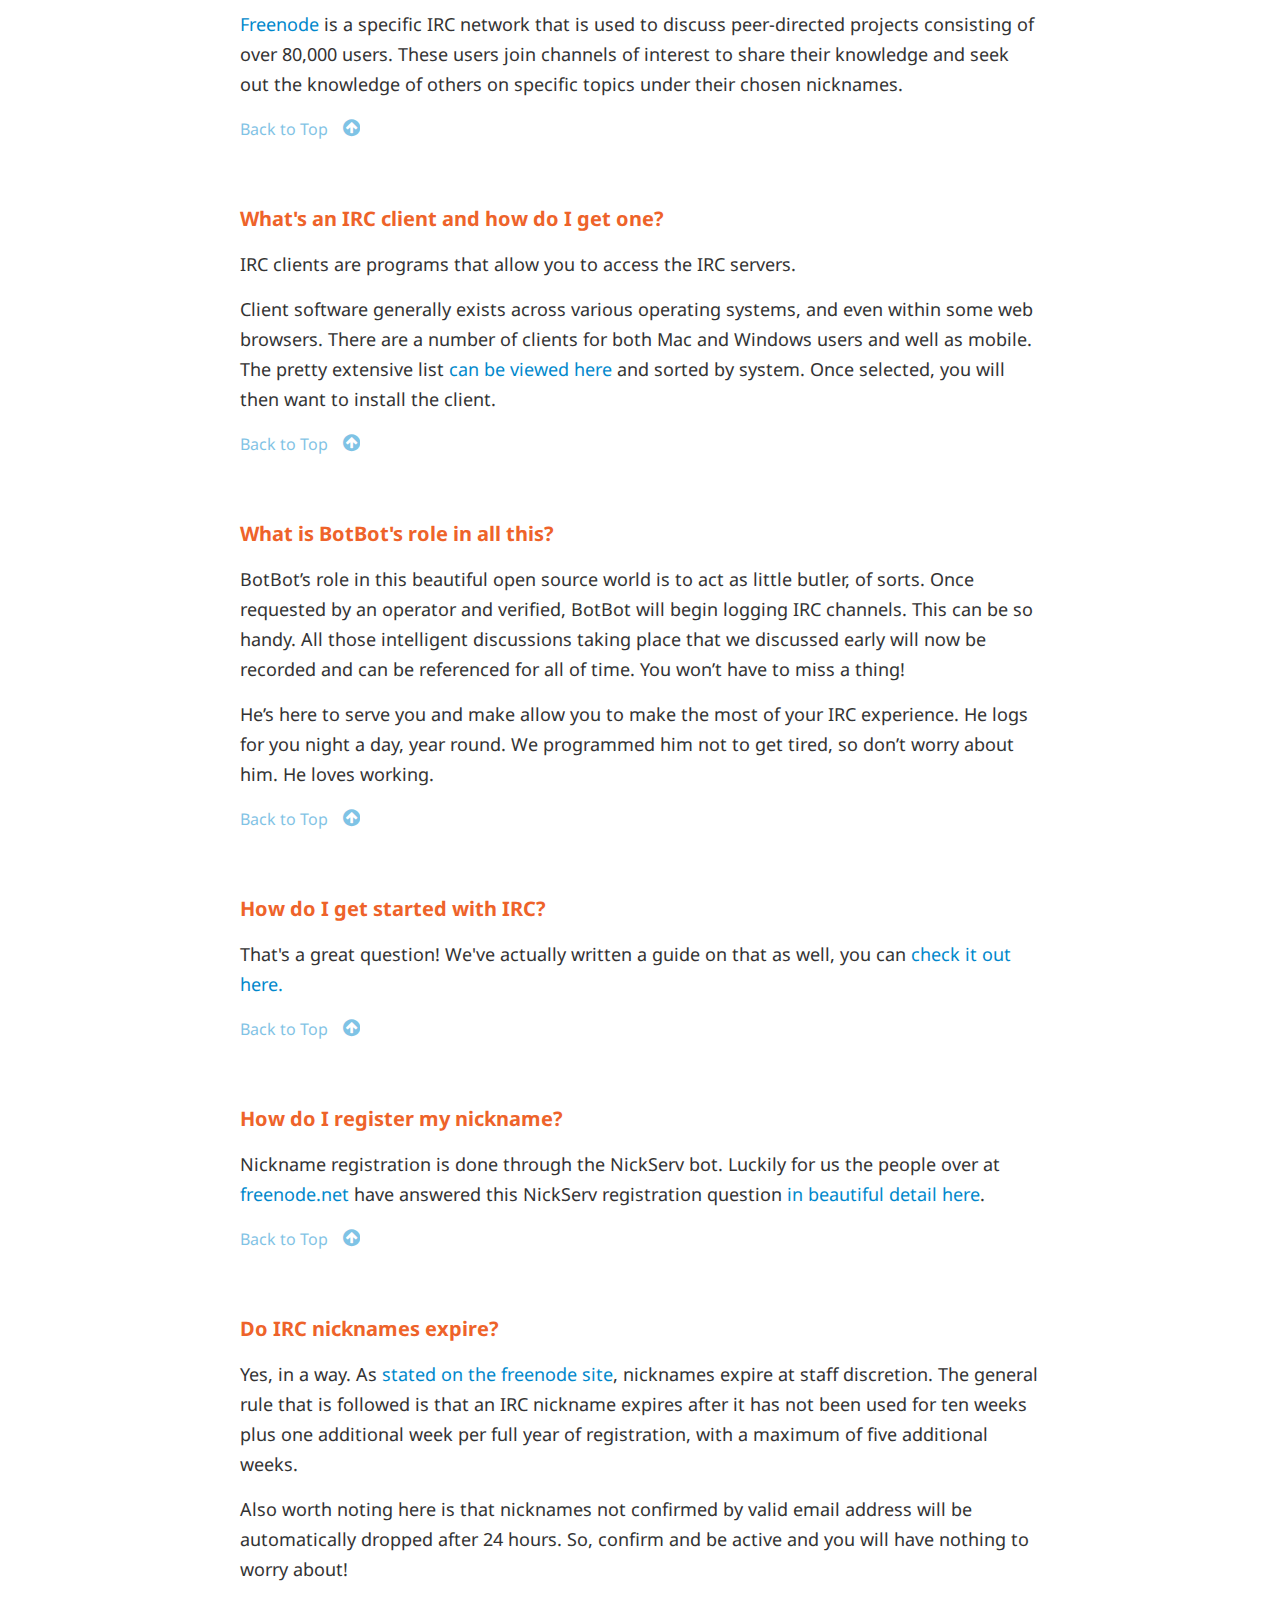
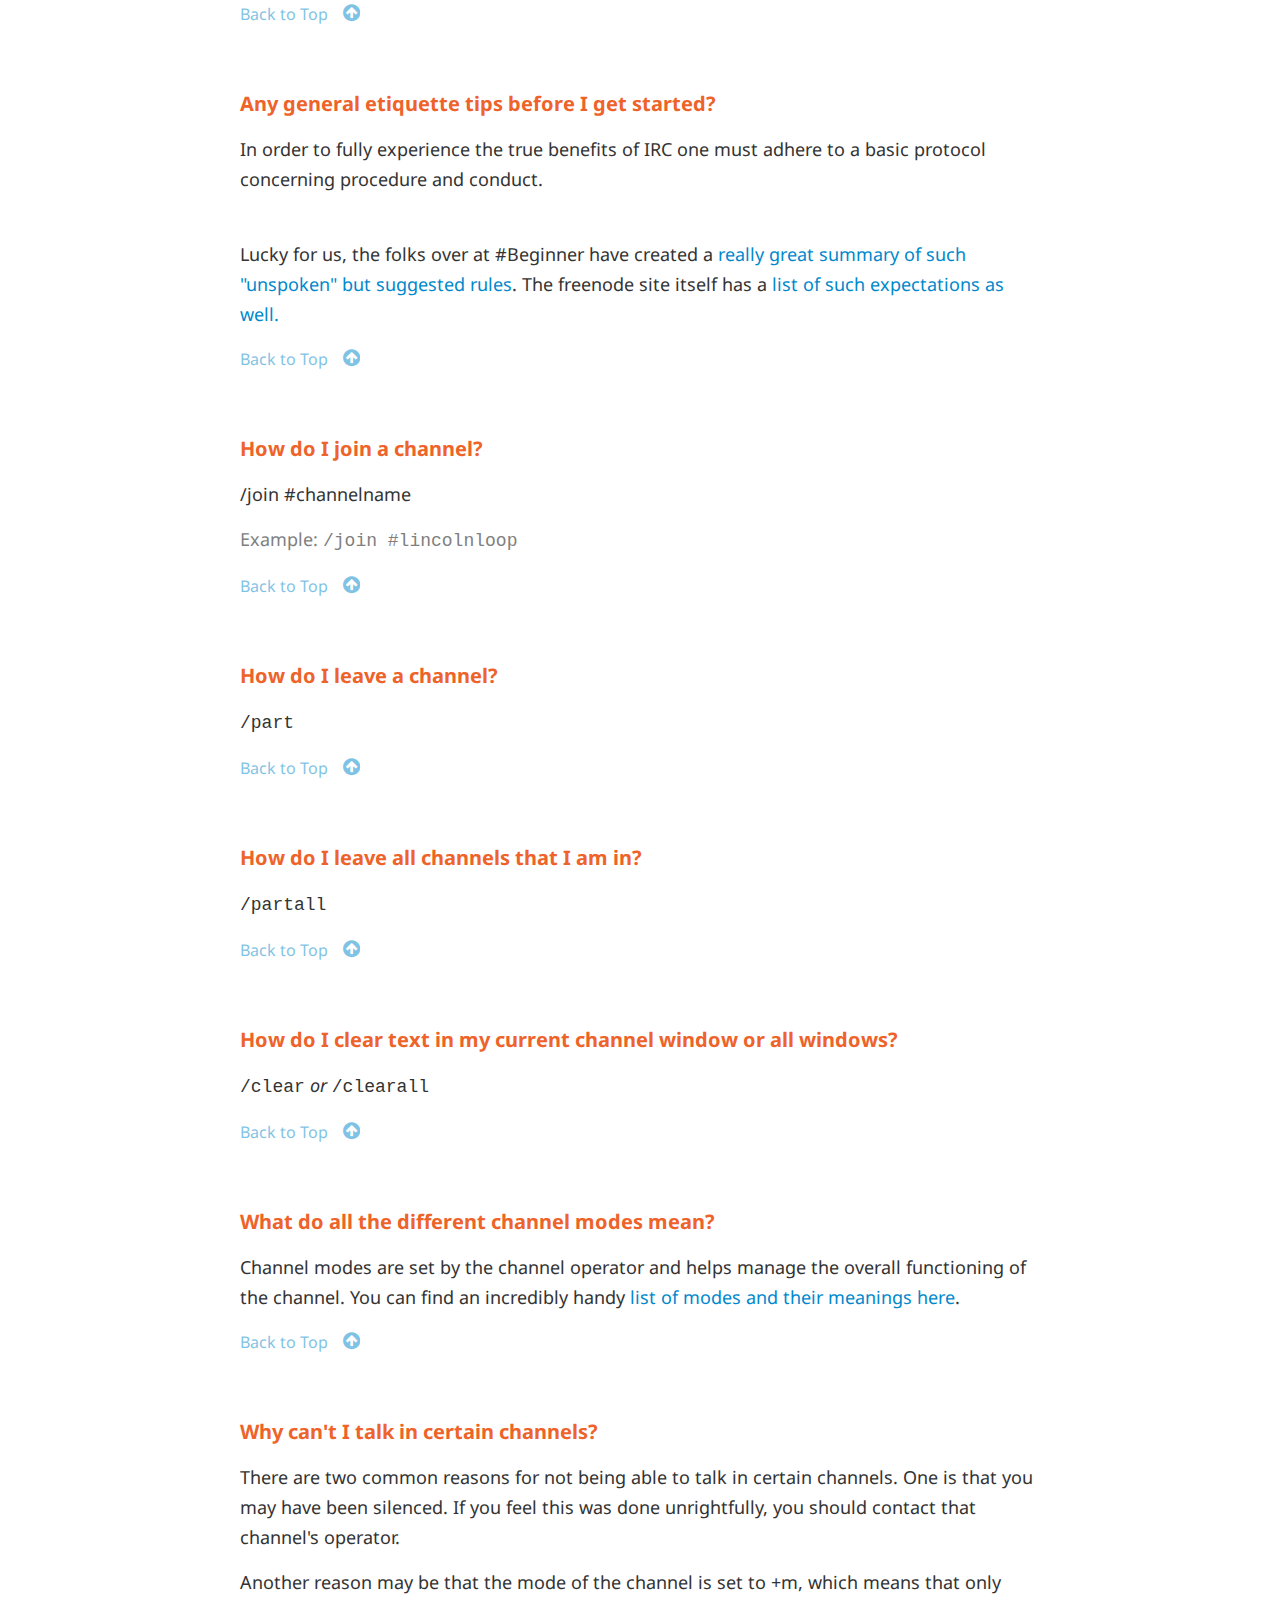
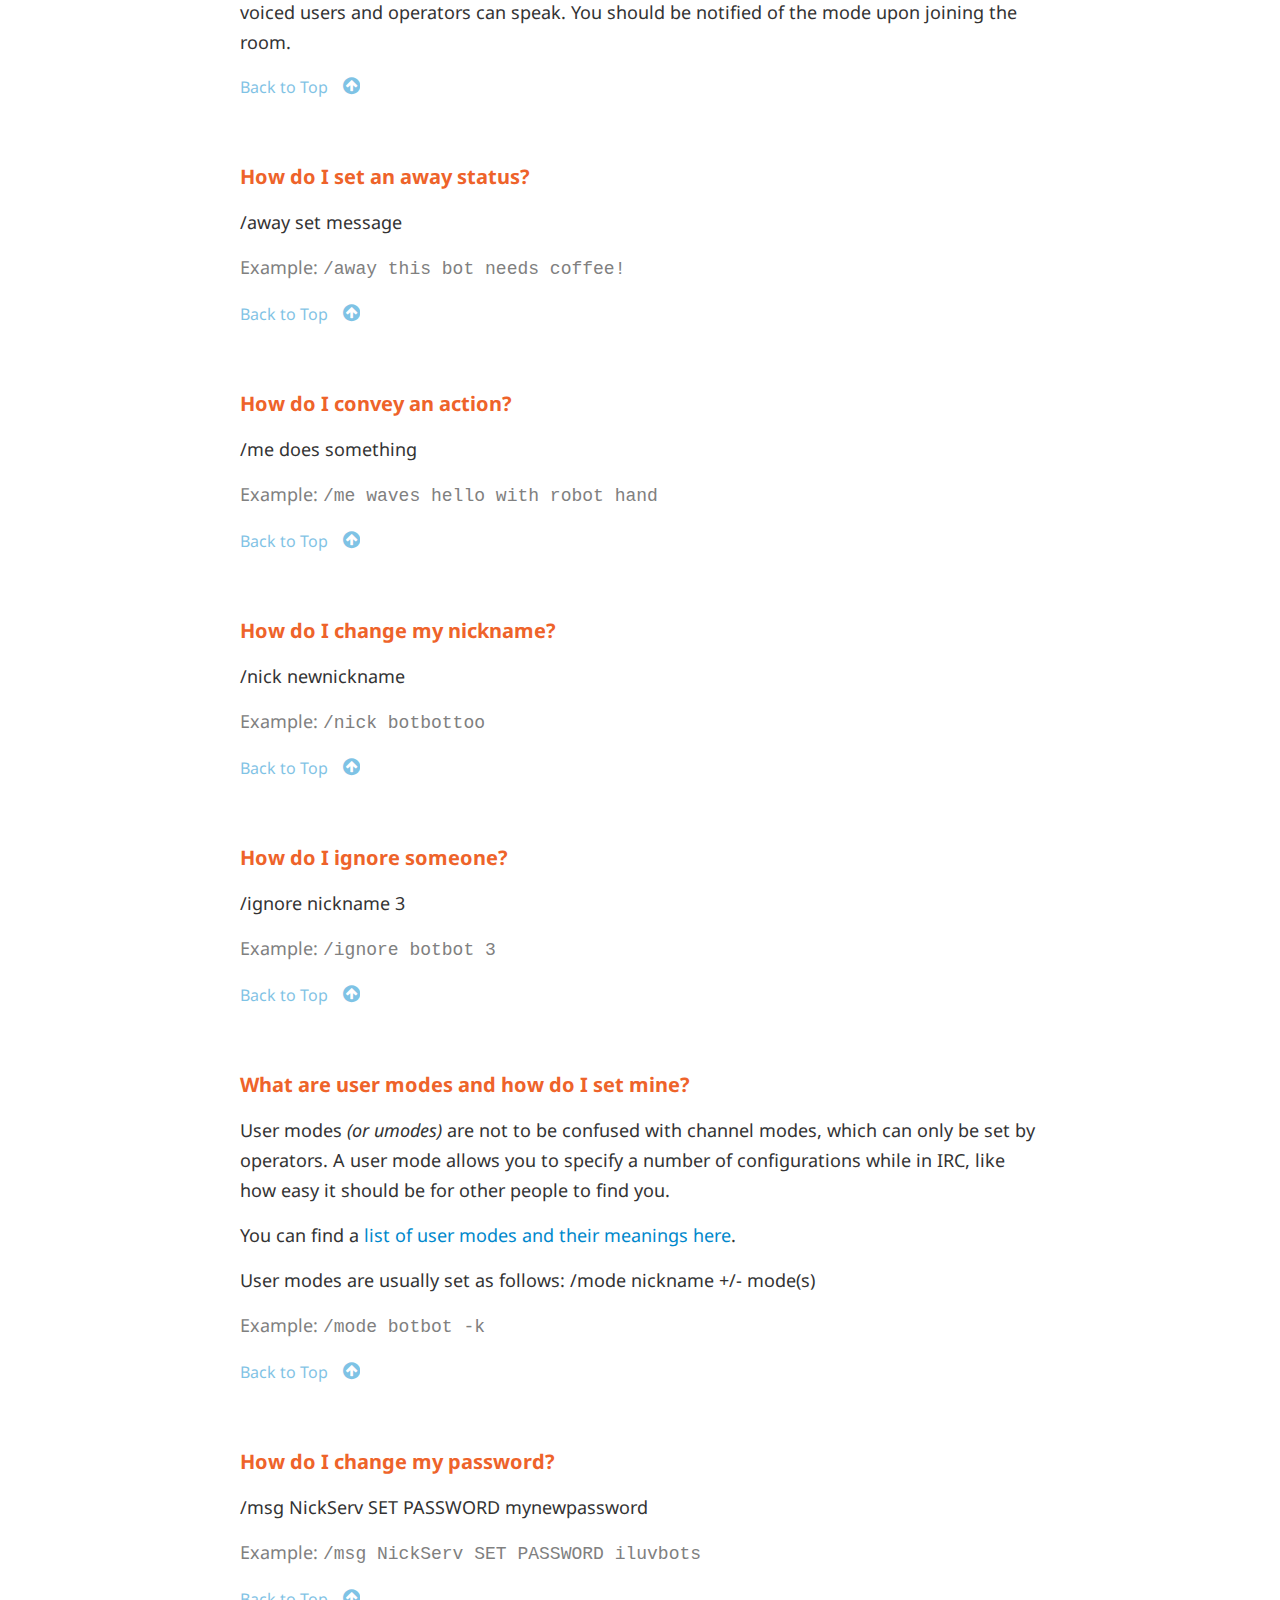
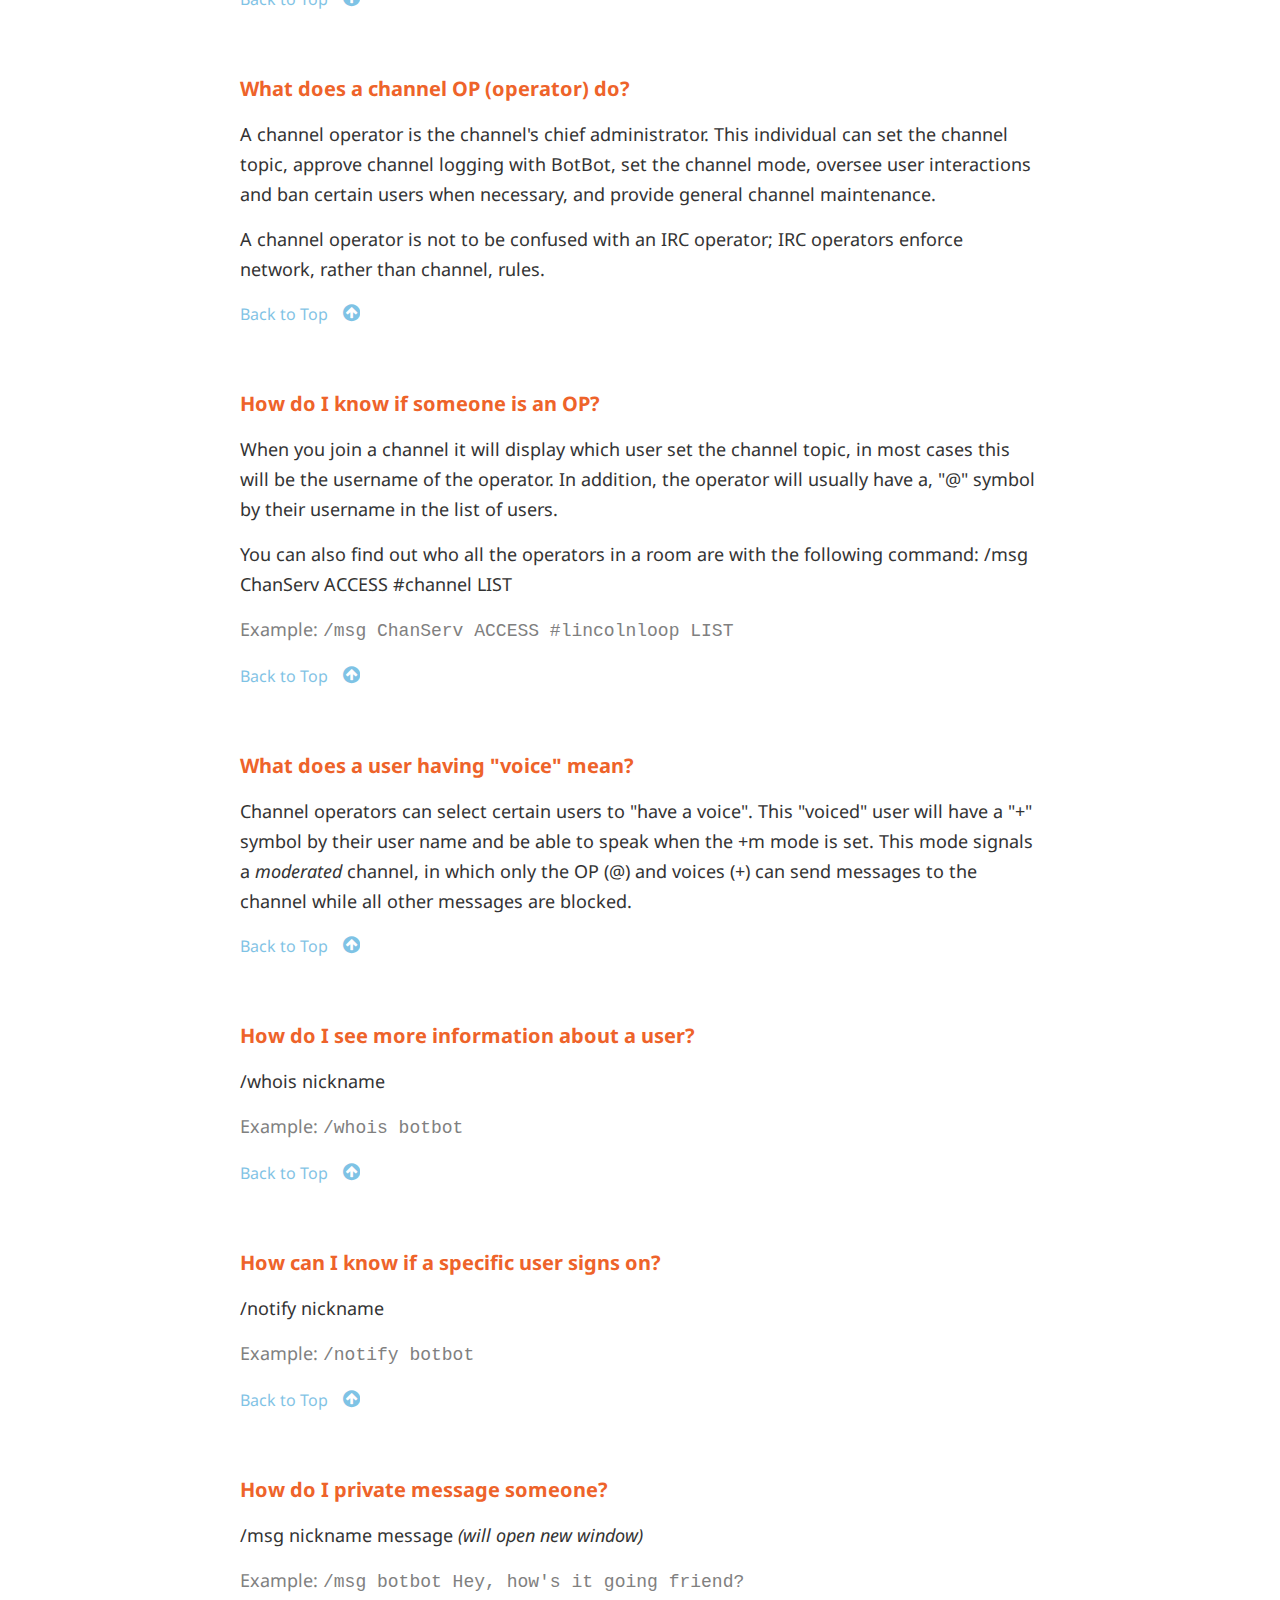
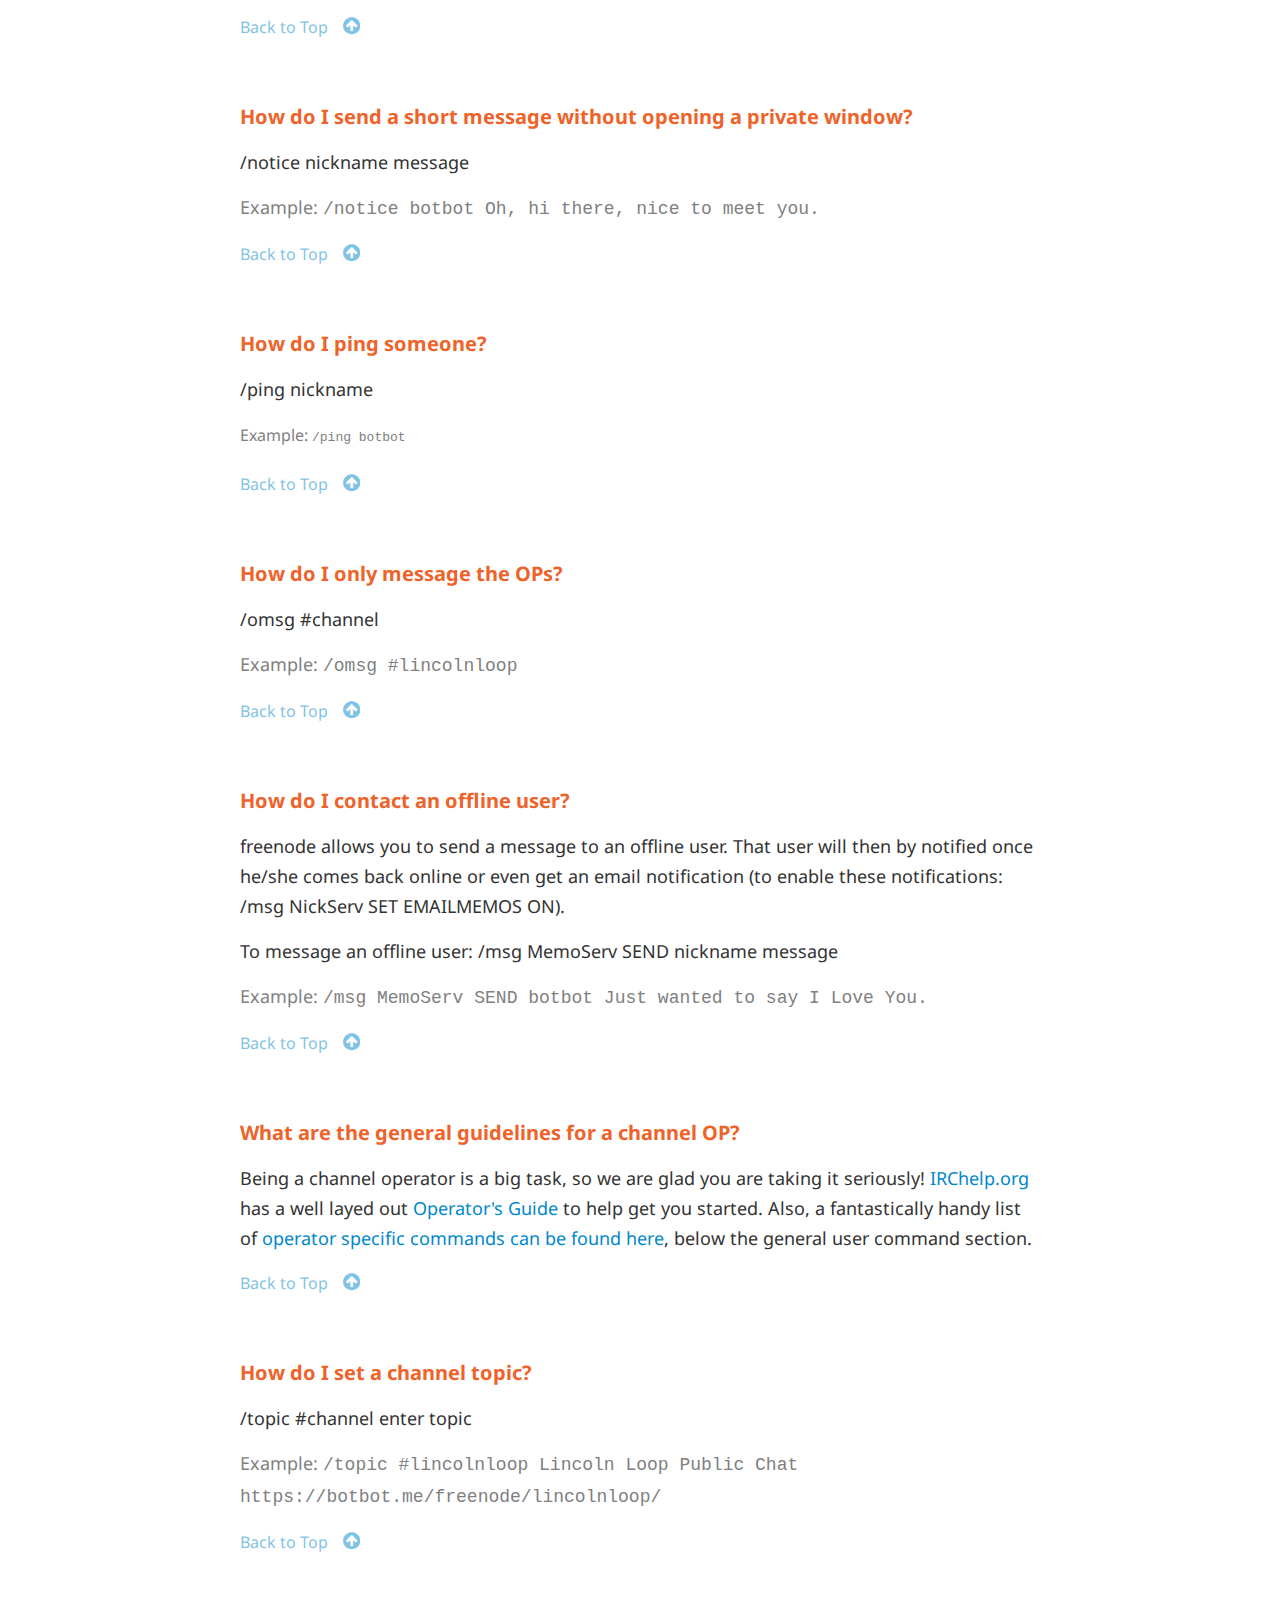
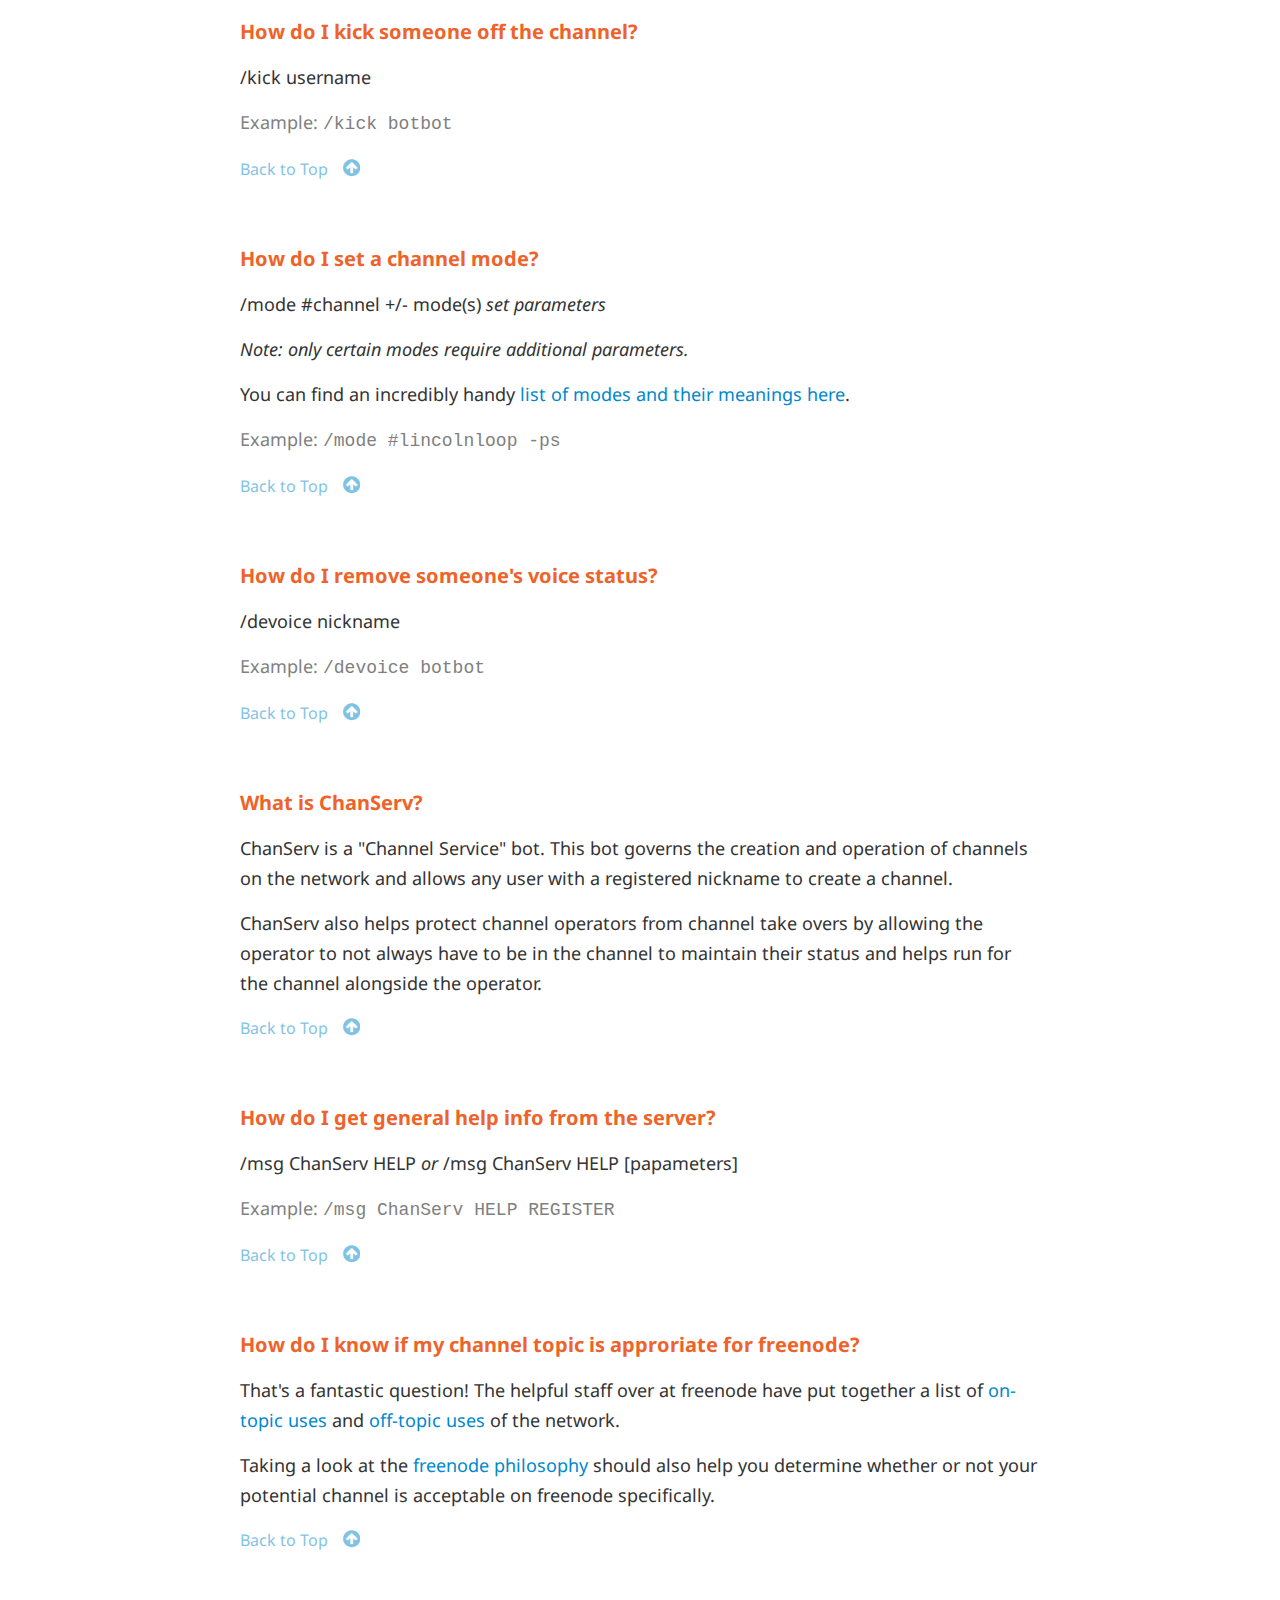
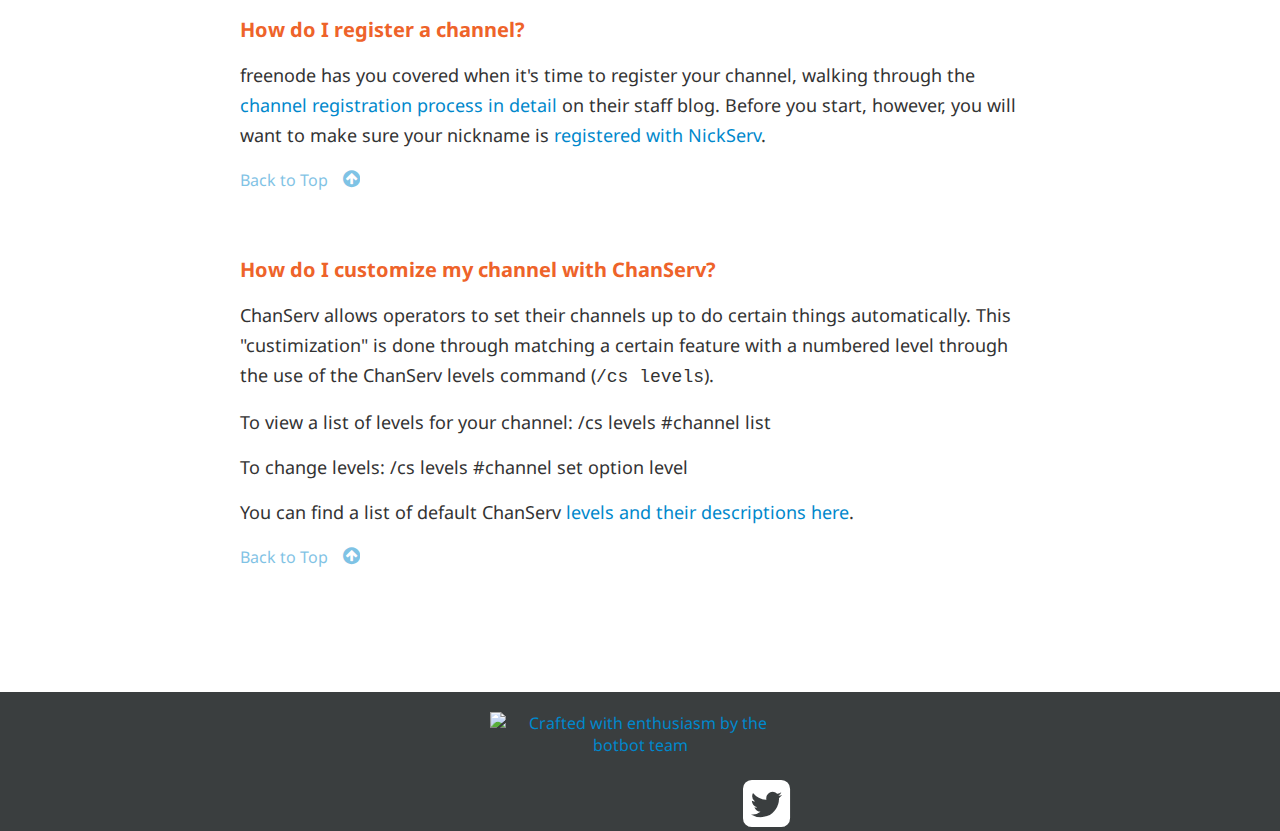
==== commit cd2c4136: "li restructure, question restyle" ====
--- a/index.html
+++ b/index.html
@@ -65,16 +65,16 @@
 
   <div class="question-section">
 
-    <div class="contain-category">
+    <div class="contain-category" id="top">
       <img class="icon" src="images/beforebegin.svg" alt="Before you begin hand motion icon" />
       <div class="contain-questions">
         <h2 class="category-title">Before You Begin</h2>
         <ul class="question-list">
-          <a href="#1-1"><li class="question">What <em>is</em> IRC?</li></a>
-          <a href="#1-2"><li class="question">What are the benefits of using IRC?</li></a>
-          <a href="#1-3"><li class="question">What is Freenode?</li></a>
-          <a href="#1-4"><li class="question">What's an IRC client and how do I get one?</li></a>
-          <a href="#1-5"><li class="question">What is BotBot's role in all this?</li></a>
+          <li class="question"><a href="#1-1">What <em>is</em> IRC?</a></li>
+          <li class="question"><a href="#1-2">What are the benefits of using IRC?</a></li>
+          <li class="question"><a href="#1-3">What is Freenode?</a></li>
+          <li class="question"><a href="#1-4">What's an IRC client and how do I get one?</a></li>
+          <li class="question"><a href="#1-5">What is BotBot's role in all this?</a></li>
         </ul>
       </div>
     </div>
@@ -82,12 +82,12 @@
     <div class="contain-category">
       <img class="icon" src="images/registericon.svg" alt="Registration/clipboard icon" />
       <div class="contain-questions">
-        <h2 class="category-title">Registration</h2>
-        <ul class="question-list">
-          <a href="#2-1"><li class="question">How do I get started with IRC?</li></a>
-          <a href="#2-2"><li class="question">How do I register my nickname?</li></a>
-          <a href="#2-3"><li class="question">Do IRC nicknames expire?</li></a>
-          <a href="#2-4"><li class="question">Any general etiquette tips before I get started?</li></a>
+        <h2 class="category-title">User Registration</h2>
+        <ul class="question-list">
+          <li class="question"><a href="#2-1">How do I get started with IRC?</a></li>
+          <li class="question"><a href="#2-2">How do I register my nickname?</a></li>
+          <li class="question"><a href="#2-3">Do IRC nicknames expire?</a></li>
+          <li class="question"><a href="#2-4">Any general etiquette tips before I get started?</a></li>
         </ul>
       </div>
     </div>
@@ -97,12 +97,12 @@
       <div class="contain-questions">
         <h2 class="category-title">Channel Navigation</h2>
         <ul class="question-list">
-          <a href="#3-1"><li class="question">How do I join a channel?</li></a>
-          <a href="#3-2"><li class="question">How do I leave a channel?</li></a>
-          <a href="#3-3"><li class="question">How do I leave all channels that I am in?</li></a>
-          <a href="#3-4"><li class="question">How do I clear text in my current window or all windows?</li></a>
-          <a href="#3-5"><li class="question">What do all the different channel modes mean?</li></a>
-          <a href="#3-6"><li class="question">Why can't I talk in certain channels?</li></a>
+          <li class="question"><a href="#3-1">How do I join a channel?</a></li>
+          <li class="question"><a href="#3-2">How do I leave a channel?</a></li>
+          <li class="question"><a href="#3-3">How do I leave all channels that I am in?</a></li>
+          <li class="question"><a href="#3-4">How do I clear text in my current window or all windows?</a></li>
+          <li class="question"><a href="#3-5">What do all the different channel modes mean?</a></li>
+          <li class="question"><a href="#3-6">Why can't I talk in certain channels?</a></li>
         </ul>
       </div>
     </div>
@@ -112,12 +112,12 @@
       <div class="contain-questions">
         <h2 class="category-title">User Actions</h2>
           <ul class="question-list">
-            <a href="#4-1"><li class="question">How do I set an “away” status?</li></a>
-            <a href="#4-2"><li class="question">How do I convey an action?</li></a>
-            <a href="#4-3"><li class="question">How do I change my nickname?</li></a>
-            <a href="#4-4"><li class="question">How do I ignore someone?</li></a>
-            <a href="#4-5"><li class="question">What are user modes and how do I set mine?</li></a>
-            <a href="#4-6"><li class="question">How do I change my password?</li></a>
+            <li class="question"><a href="#4-1">How do I set an “away” status?</a></li>
+            <li class="question"><a href="#4-2">How do I convey an action?</li></a>
+            <li class="question"><a href="#4-3">How do I change my nickname?</a></li>
+            <li class="question"><a href="#4-4">How do I ignore someone?</a></li>
+            <li class="question"><a href="#4-5">What are user modes and how do I set mine?</a></li>
+            <li class="question"><a href="#4-6">How do I change my password?</a></li>
           </ul>
       </div>
     </div>
@@ -127,11 +127,11 @@
       <div class="contain-questions">
         <h2 class="category-title">User Navigation</h2>
         <ul class="question-list">
-          <a href="#5-1"><li class="question">What does a channel OP (operator) do?</li class="question"></a>
-          <a href="#5-2"><li class="question">How do I know if someone is a channel OP?</li class="question"></a>
-          <a href="#5-3"><li class="question">What does a user having "voice" mean?</li class="question"></a>
-          <a href="#5-4"><li class="question">How do I see more information about a user?</li></a>
-          <a href="#5-5"><li class="question">How can I know if a specific user signs on?</li></a>
+          <li class="question"><a href="#5-1">What does a channel OP (operator) do?</a></li>
+          <li class="question"><a href="#5-2">How do I know if someone is a channel OP?</a></li>
+          <li class="question"><a href="#5-3">What does a user having "voice" mean?</a></li>
+          <li class="question"><a href="#5-4">How do I see more information about a user?</a></li>
+          <li class="question"><a href="#5-5">How can I know if a specific user signs on?</a></li>
         </ul>
       </div>
     </div>
@@ -141,11 +141,11 @@
       <div class="contain-questions">
         <h2 class="category-title">Messaging</h2>
         <ul class="question-list">
-          <a href="#6-1"><li class="question">How do I private message someone directly?</li></a>
-          <a href="#6-2"><li class="question">How do I send a short message without opening a private window?</li></a>
-          <a href="#6-3"><li class="question">How do I ping someone?</li></a>
-          <a href="#6-4"><li class="question">How do I message only the OPs?</li></a>
-          <a href="#6-5"><li class="question">How do I contact an offline user?</li></a>
+          <li class="question"><a href="#6-1">How do I private message someone directly?</a></li>
+          <li class="question"><a href="#6-2">How do I send a short message without opening a private window?</a></li>
+          <li class="question"><a href="#6-3">How do I ping someone?</a></li>
+          <li class="question"><a href="#6-4">How do I message only the OPs?</a></li>
+          <li class="question"><a href="#6-5">How do I contact an offline user?</a></li>
         </ul>
       </div>
     </div>
@@ -155,11 +155,11 @@
       <div class="contain-questions">
         <h2 class="category-title">For Operators</h2>
         <ul class="question-list">
-          <a href="#7-1"><li class="question">What are the general guidelines for a channel OP?</li></a>
-          <a href="#7-2"><li class="question">How do I set a channel topic?</li></a>
-          <a href="#7-3"><li class="question">How do I kick someone off the channel?</li></a>
-          <a href="#7-4"><li class="question">How do I set a channel mode?</li></a>
-          <a href="#7-5"><li class="question">How do I remove someone's voice status?</li></a>
+          <li class="question"><a href="#7-1">What are the general guidelines for a channel OP?</a></li>
+          <li class="question"><a href="#7-2">How do I set a channel topic?</a></li>
+          <li class="question"><a href="#7-3">How do I kick someone off the channel?</a></li>
+          <li class="question"><a href="#7-4">How do I set a channel mode?</a></li>
+          <li class="question"><a href="#7-5">How do I remove someone's voice status?</a></li>
         </ul>
       </div>
     </div>
@@ -169,7 +169,11 @@
       <div class="contain-questions">
         <h2 class="category-title">ChanServ</h2>
         <ul class="question-list">
-          <a href="#8-1"><li class="question">What is ChanServ?</li></a>
+          <li class="question"><a href="#8-1">What is ChanServ?</a></li>
+          <li class="question"><a href="#8-2">How do I get general help info from the server?</a></li>
+          <li class="question"><a href="#8-3">How do I know if my channel topic is appropriate for freenode?</a></li>
+          <li class="question"><a href="#8-4">How do I register a channel?</a></li>
+          <li class="question"><a href="#8-5">How do I customize my channel with ChanServ?</a></li>
         </ul>
       </div>
     </div>
@@ -190,6 +194,7 @@
       <h4 class="repeat-question">What <em>is</em> IRC?</h4>
       <p class="answer-details">Internet Relay Chat (IRC) transfers text messages in a chat room setting, or a “channel”. These chat rooms are accessed through IRC clients installed on the user’s system which communicate with the chat servers. Like other forms of chat we are used to these days, you can discuss topics in a group setting or private messaging.</p>
       <p class="answer-details">This guide specifically focuses on the basics of navigating the freenode network and especially handy commands to get you chatting with servers quickly and efficiently.</p>
+      <a class="to-top" href="#top">Back to Top<i class="fa fa-arrow-circle-up"></i></a>
     </div>
 
     <div class="answer" id="1-2">
@@ -197,46 +202,54 @@
       <p class="answer-details">Those 80,000 Freenode users mentioned earlier know a lot about a lot of things and you can chat directly with them. This is a very powerful tool. You will finally be able to answer the age old question: “If you were in a room with <em>(insert awesome person’s name here)</em> right now, what would you ask him/her?” You are now in the room, the room just happens to have no walls and you haven’t had to leave your house.</p>
       <p class="answer-details">IRC is where the open source community gathers. You can connect directly with these people for support and information while also contributing to the mission. It allows you to be part of something that people are very passionate about and invested in.</p>
       <p class="answer-details">Plus, it’s free and been around approximately forever. IRC is not going anywhere, and neither will you once you get started.</p>
+      <a class="to-top" href="#top">Back to Top<i class="fa fa-arrow-circle-up"></i></a>
     </div>
 
     <div class="answer" id="1-3">
       <h4 class="repeat-question">What is Freenode?</h4>
       <p class="answer-details"><a href="https://freenode.net/">Freenode</a> is a specific IRC network that is used to discuss peer-directed projects consisting of over 80,000 users. These users join channels of interest to share their knowledge and seek out the knowledge of others on specific topics under their chosen nicknames.</p>
-    </div>
-
-    <div class="answer" id="1-3">
+      <a class="to-top" href="#top">Back to Top<i class="fa fa-arrow-circle-up"></i></a>
+    </div>
+
+    <div class="answer" id="1-4">
       <h4 class="repeat-question">What's an IRC client and how do I get one?</h4>
       <p class="answer-details">IRC clients are programs that allow you to access the IRC servers.</p>
       <p class="answer-details">Client software generally exists across various operating systems, and even within some web browsers. There are a number of clients for both Mac and Windows users and well as mobile. The pretty extensive list <a href="http://en.wikipedia.org/wiki/Comparison_of_Internet_Relay_Chat_clients">can be viewed here</a> and sorted by system. Once selected, you will then want to install the client.</p>
+      <a class="to-top" href="#top">Back to Top<i class="fa fa-arrow-circle-up"></i></a>
     </div>
 
     <div class="answer" id="1-5">
       <h4 class="repeat-question">What is BotBot's role in all this?</h4>
       <p class="answer-details">BotBot’s role in this beautiful open source world is to act as little butler, of sorts. Once requested by an operator and verified, BotBot will begin logging IRC channels. This can be so handy. All those intelligent discussions taking place that we discussed early will now be recorded and can be referenced for all of time. You won’t have to miss a thing!</p>
       <p class="answer-details">He’s here to serve you and make allow you to make the most of your IRC experience. He logs for you night a day, year round. We programmed him not to get tired, so don’t worry about him. He loves working.</p>
+      <a class="to-top" href="#top">Back to Top<i class="fa fa-arrow-circle-up"></i></a>
     </div>
 
     <!-- Registration -->
     <div class="answer" id="2-1">
       <h4 class="repeat-question">How do I get started with IRC?</h4>
       <p class="answer-details">That's a great question! We've actually written a guide on that as well, you can <a href="https://botbot.me/how-to-setup-irc-channel/">check it out here.</a></p>
+      <a class="to-top" href="#top">Back to Top<i class="fa fa-arrow-circle-up"></i></a>
     </div>
 
     <div class="answer" id="2-2">
       <h4 class="repeat-question">How do I register my nickname?</h4>
-      <p class="answer-details">Luckily the people over at <a href="https://freenode.net/">freenode.net</a> have answered this question <a href="https://freenode.net/faq.shtml#nicksetup">in beautiful detail here</a>.</p>
+      <p class="answer-details">Nickname registration is done through the NickServ bot. Luckily for us the people over at <a href="https://freenode.net/">freenode.net</a> have answered this NickServ registration question <a href="https://freenode.net/faq.shtml#nicksetup">in beautiful detail here</a>.</p>
+      <a class="to-top" href="#top">Back to Top<i class="fa fa-arrow-circle-up"></i></a>
     </div>
 
     <div class="answer" id="2-3">
       <h4 class="repeat-question">Do IRC nicknames expire?</h4>
       <p class="answer-details">Yes, in a way. As <a href="https://freenode.net/faq.shtml#userexpirations">stated on the freenode site</a>, nicknames expire at staff discretion. The general rule that is followed is that an IRC nickname expires after it has not been used for ten weeks plus one additional week per full year of registration, with a maximum of five additional weeks.</p>
       <p class="answer-details">Also worth noting here is that nicknames not confirmed by valid email address will be automatically dropped after 24 hours. So, confirm and be active and you will have nothing to worry about!</p>
+      <a class="to-top" href="#top">Back to Top<i class="fa fa-arrow-circle-up"></i></a>
     </div>
 
     <div class="answer" id="2-4">
       <h4 class="repeat-question">Any general etiquette tips before I get started?</h4>
       <p class="answer-details">In order to fully experience the true benefits of IRC one must adhere to a basic protocol concerning procedure and conduct.</p><br>
       <p class="answer-details">Lucky for us, the folks over at #Beginner have created a <a href="http://www.ircbeginner.com/ircinfo/etiquette.html">really great summary of such "unspoken" but suggested rules</a>. The freenode site itself has a <a href="https://freenode.net/channel_guidelines.shtml">list of such expectations as well.</a></p>
+      <a class="to-top" href="#top">Back to Top<i class="fa fa-arrow-circle-up"></i></a>
     </div>
 
     <!-- Channel Navigation -->
@@ -244,32 +257,38 @@
       <h4 class="repeat-question">How do I join a channel?</h4>
       <p class="answer-details">/join #channelname</p>
       <p class="answer-details example"><kbd>/join #lincolnloop</kbd></p>
+      <a class="to-top" href="#top">Back to Top<i class="fa fa-arrow-circle-up"></i></a>
     </div>
 
     <div class="answer" id="3-2">
       <h4 class="repeat-question">How do I leave a channel?</h4>
       <p class="answer-details"><kbd>/part</kbd></p>
+      <a class="to-top" href="#top">Back to Top<i class="fa fa-arrow-circle-up"></i></a>
     </div>
 
     <div class="answer" id="3-3">
       <h4 class="repeat-question">How do I leave all channels that I am in?</h4>
       <p class="answer-details"><kbd>/partall</kbd></p>
+      <a class="to-top" href="#top">Back to Top<i class="fa fa-arrow-circle-up"></i></a>
     </div>
 
     <div class="answer" id="3-4">
       <h4 class="repeat-question">How do I clear text in my current channel window or all windows?</h4>
       <p class="answer-details"><kbd>/clear</kbd> <em>or</em> <kbd>/clearall</kbd></p>
+      <a class="to-top" href="#top">Back to Top<i class="fa fa-arrow-circle-up"></i></a>
     </div>
 
     <div class="answer" id="3-5">
       <h4 class="repeat-question">What do all the different channel modes mean?</h4>
       <p class="answer-details">Channel modes are set by the channel operator and helps manage the overall functioning of the channel. You can find an incredibly handy <a href="http://docs.dal.net/docs/modes.html#2">list of modes and their meanings here</a>.</p>
+      <a class="to-top" href="#top">Back to Top<i class="fa fa-arrow-circle-up"></i></a>
     </div>
 
     <div class="answer" id="3-6">
       <h4 class="repeat-question">Why can't I talk in certain channels?</h4>
       <p class="answer-details">There are two common reasons for not being able to talk in certain channels. One is that you may have been silenced. If you feel this was done unrightfully, you should contact that channel's operator.</p>
       <p class="answer-details">Another reason may be that the mode of the channel is set to +m, which means that only voiced users and operators can speak. You should be notified of the mode upon joining the room.</p>
+      <a class="to-top" href="#top">Back to Top<i class="fa fa-arrow-circle-up"></i></a>
     </div>
 
     <!-- User Actions -->
@@ -277,24 +296,28 @@
       <h4 class="repeat-question">How do I set an away status?</h4>
       <p class="answer-details">/away set message</p>
       <p class="answer-details example"><kbd>/away this bot needs coffee!</kbd></p>
+      <a class="to-top" href="#top">Back to Top<i class="fa fa-arrow-circle-up"></i></a>
     </div>
 
     <div class="answer" id="4-2">
       <h4 class="repeat-question">How do I convey an action?</h4>
       <p class="answer-details">/me does something</p>
       <p class="answer-details example"><kbd>/me waves hello with robot hand</kbd></p>
+      <a class="to-top" href="#top">Back to Top<i class="fa fa-arrow-circle-up"></i></a>
     </div>
 
     <div class="answer" id="4-3">
       <h4 class="repeat-question">How do I change my nickname?</h4>
       <p class="answer-details">/nick newnickname</p>
       <p class="answer-details example"><kbd>/nick botbottoo</kbd></p>
+      <a class="to-top" href="#top">Back to Top<i class="fa fa-arrow-circle-up"></i></a>
     </div>
 
     <div class="answer" id="4-4">
       <h4 class="repeat-question">How do I ignore someone?</h4>
       <p class="answer-details">/ignore nickname 3</p>
       <p class="answer-details example"><kbd>/ignore botbot 3</kbd></p>
+      <a class="to-top" href="#top">Back to Top<i class="fa fa-arrow-circle-up"></i></a>
     </div>
 
     <div class="answer" id="4-5">
@@ -303,12 +326,14 @@
       <p class="answer-details">You can find a <a href="http://docs.dal.net/docs/modes.html#3">list of user modes and their meanings here</a>.</p>
       <p class="answer-details">User modes are usually set as follows: /mode nickname +/- mode(s)</p>
       <p class="answer-details example"><kbd>/mode botbot -k</kbd></p>
+      <a class="to-top" href="#top">Back to Top<i class="fa fa-arrow-circle-up"></i></a>
     </div>
 
     <div class="answer" id="4-6">
       <h4 class="repeat-question">How do I change my password?</h4>
       <p class="answer-details">/msg NickServ SET PASSWORD mynewpassword</p>
       <p class="answer-details example"><kbd>/msg NickServ SET PASSWORD iluvbots</kbd></p>
+      <a class="to-top" href="#top">Back to Top<i class="fa fa-arrow-circle-up"></i></a>
     </div>
 
     <!-- User Navigaton -->
@@ -316,6 +341,7 @@
       <h4 class="repeat-question">What does a channel OP (operator) do?</h4>
       <p class="answer-details">A channel operator is the channel's chief administrator. This individual can set the channel topic, approve channel logging with BotBot, set the channel mode, oversee user interactions and ban certain users when necessary, and provide general channel maintenance.</p>
       <p class="answer-details">A channel operator is not to be confused with an IRC operator; IRC operators enforce network, rather than channel, rules.</p>
+      <a class="to-top" href="#top">Back to Top<i class="fa fa-arrow-circle-up"></i></a>
     </div>
 
     <div class="answer" id="5-2">
@@ -323,23 +349,27 @@
       <p class="answer-details">When you join a channel it will display which user set the channel topic, in most cases this will be the username of the operator. In addition, the operator will usually have a, "@" symbol by their username in the list of users.</p>
       <p class="answer-details">You can also find out who all the operators in a room are with the following command: /msg ChanServ ACCESS #channel LIST</p>
       <p class="answer-details example"><kbd>/msg ChanServ ACCESS #lincolnloop LIST</kbd></p>
+      <a class="to-top" href="#top">Back to Top<i class="fa fa-arrow-circle-up"></i></a>
     </div>
 
     <div class="answer" id="5-3">
       <h4 class="repeat-question">What does a user having "voice" mean?</h4>
       <p class="answer-details">Channel operators can select certain users to "have a voice". This "voiced" user will have a "+" symbol by their user name and be able to speak when the +m mode is set. This mode signals a <em>moderated</em> channel, in which only the OP (@) and voices (+) can send messages to the channel while all other messages are blocked.</p>
+      <a class="to-top" href="#top">Back to Top<i class="fa fa-arrow-circle-up"></i></a>
     </div>
 
     <div class="answer" id="5-4">
       <h4 class="repeat-question">How do I see more information about a user?</h4>
       <p class="answer-details">/whois nickname</p>
       <p class="answer-details example"><kbd>/whois botbot</kbd></p>
+      <a class="to-top" href="#top">Back to Top<i class="fa fa-arrow-circle-up"></i></a>
     </div>
 
     <div class="answer" id="5-5">
       <h4 class="repeat-question">How can I know if a specific user signs on?</h4>
       <p class="answer-details">/notify nickname</p>
       <p class="answer-details example"><kbd>/notify botbot</kbd></p>
+      <a class="to-top" href="#top">Back to Top<i class="fa fa-arrow-circle-up"></i></a>
     </div>
 
     <!-- Messages -->
@@ -347,24 +377,28 @@
       <h4 class="repeat-question">How do I private message someone?</h4>
       <p class="answer-details">/msg nickname message <em>(will open new window)</em></p>
       <p class="answer-details example"><kbd>/msg botbot Hey, how's it going friend?</kbd></p>
+      <a class="to-top" href="#top">Back to Top<i class="fa fa-arrow-circle-up"></i></a>
     </div>
 
     <div class="answer" id="6-2">
       <h4 class="repeat-question">How do I send a short message without opening a private window?</h4>
       <p class="answer-details">/notice nickname message</p>
       <p class="answer-details example"><kbd>/notice botbot Oh, hi there, nice to meet you.</kbd></p>
+      <a class="to-top" href="#top">Back to Top<i class="fa fa-arrow-circle-up"></i></a>
     </div>
 
     <div class="answer" id="6-3">
       <h4 class="repeat-question">How do I ping someone?</h4>
       <p class="answer-details">/ping nickname</p>
       <p class="example"><kbd>/ping botbot</kbd></p>
+      <a class="to-top" href="#top">Back to Top<i class="fa fa-arrow-circle-up"></i></a>
     </div>
 
     <div class="answer" id="6-4">
       <h4 class="repeat-question">How do I only message the OPs?</h4>
       <p class="answer-details">/omsg #channel</p>
       <p class="answer-details example"><kbd>/omsg #lincolnloop</kbd></p>
+      <a class="to-top" href="#top">Back to Top<i class="fa fa-arrow-circle-up"></i></a>
     </div>
 
     <div class="answer" id="6-5">
@@ -372,24 +406,28 @@
       <p class="answer-details">freenode allows you to send a message to an offline user. That user will then by notified once he/she comes back online or even get an email notification (to enable these notifications: /msg NickServ SET EMAILMEMOS ON).</p>
       <p class="answer-details">To message an offline user: /msg MemoServ SEND nickname message</p>
       <p class="answer-details example"><kbd>/msg MemoServ SEND botbot Just wanted to say I Love You.</kbd></p>
+      <a class="to-top" href="#top">Back to Top<i class="fa fa-arrow-circle-up"></i></a>
     </div>
 
     <!-- For Operators -->
     <div class="answer" id="7-1">
       <h4 class="repeat-question">What are the general guidelines for a channel OP?</h4>
       <p class="answer-details">Being a channel operator is a big task, so we are glad you are taking it seriously! <a href="http://irchelp.org/">IRChelp.org</a> has a well layed out <a href="http://irchelp.org/irchelp/changuide.html">Operator's Guide</a> to help get you started. Also, a fantastically handy list of <a href="http://www.technerd.net/irc-commands.html">operator specific commands can be found here</a>, below the general user command section.</p>
+      <a class="to-top" href="#top">Back to Top<i class="fa fa-arrow-circle-up"></i></a>
     </div>
 
     <div class="answer" id="7-2">
       <h4 class="repeat-question">How do I set a channel topic?</h4>
       <p class="answer-details">/topic #channel enter topic</p>
       <p class="answer-details example"><kbd>/topic #lincolnloop Lincoln Loop Public Chat https://botbot.me/freenode/lincolnloop/</kbd></p>
+      <a class="to-top" href="#top">Back to Top<i class="fa fa-arrow-circle-up"></i></a>
     </div>
 
     <div class="answer" id="7-3">
       <h4 class="repeat-question">How do I kick someone off the channel?</h4>
       <p class="answer-details">/kick username</p>
       <p class="answer-details example"><kbd>/kick botbot</kbd></p>
+      <a class="to-top" href="#top">Back to Top<i class="fa fa-arrow-circle-up"></i></a>
     </div>
 
     <div class="answer" id="7-4">
@@ -398,18 +436,51 @@
       <p class="answer-details"><em>Note: only certain modes require additional parameters.</em></p>
       <p class="answer-details">You can find an incredibly handy <a href="http://docs.dal.net/docs/modes.html#2">list of modes and their meanings here</a>.</p>
       <p class="answer-details example"><kbd>/mode #lincolnloop -ps</kbd></p>
+      <a class="to-top" href="#top">Back to Top<i class="fa fa-arrow-circle-up"></i></a>
     </div>
 
     <div class="answer" id="7-5">
       <h4 class="repeat-question">How do I remove someone's voice status?</h4>
       <p class="answer-details">/devoice nickname</p>
       <p class="answer-details example"><kbd>/devoice botbot</kbd></p>
+      <a class="to-top" href="#top">Back to Top<i class="fa fa-arrow-circle-up"></i></a>
     </div>
 
     <!-- ChanServ -->
     <div class="answer" id="8-1">
       <h4 class="repeat-question">What is ChanServ?</h4>
-      <p class="answer-details"></p>
+      <p class="answer-details">ChanServ is a "Channel Service" bot. This bot governs the creation and operation of channels on the network and allows any user with a registered nickname to create a channel.</p>
+      <p class="answer-details">ChanServ also helps protect channel operators from channel take overs by allowing the operator to not always have to be in the channel to maintain their status and helps run for the channel alongside the operator.</p>
+      <a class="to-top" href="#top">Back to Top<i class="fa fa-arrow-circle-up"></i></a>
+    </div>
+
+    <div class="answer" id="8-2">
+      <h4 class="repeat-question">How do I get general help info from the server?</h4>
+      <p class="answer-details">/msg ChanServ HELP <em>or</em> /msg ChanServ HELP [papameters]</p>
+      <p class="answer-details example"><kbd>/msg ChanServ HELP REGISTER</kbd></p>
+      <a class="to-top" href="#top">Back to Top<i class="fa fa-arrow-circle-up"></i></a>
+    </div>
+
+    <div class="answer" id="8-3">
+      <h4 class="repeat-question">How do I know if my channel topic is approriate for freenode?</h4>
+      <p class="answer-details">That's a fantastic question! The helpful staff over at freenode have put together a list of <a href="http://freenode.net/policy.shtml#ontopic">on-topic uses</a> and <a href="http://freenode.net/policy.shtml#offtopic">off-topic uses</a> of the network.</p>
+      <p class="answer-details">Taking a look at the <a href="http://freenode.net/philosophy.shtml">freenode philosophy</a> should also help you determine whether or not your potential channel is acceptable on freenode specifically.</p>
+      <a class="to-top" href="#top">Back to Top<i class="fa fa-arrow-circle-up"></i></a>
+    </div>
+
+    <div class="answer" id="8-4">
+      <h4 class="repeat-question">How do I register a channel?</h4>
+      <p class="answer-details">freenode has you covered when it's time to register your channel, walking through the <a href="https://blog.freenode.net/2008/04/registering-a-channel-on-freenode/">channel registration process in detail</a> on their staff blog. Before you start, however, you will want to make sure your nickname is <a href="http://freenode.net/faq.shtml#nicksetup">registered with NickServ</a>.</p>
+      <a class="to-top" href="#top">Back to Top<i class="fa fa-arrow-circle-up"></i></a>
+    </div>
+
+    <div class="answer" id="8-5">
+      <h4 class="repeat-question">How do I customize my channel with ChanServ?</h4>
+      <p class="answer-details">ChanServ allows operators to set their channels up to do certain things automatically. This "custimization" is done through matching a certain feature with a numbered level through the use of the ChanServ levels command (<kbd>/cs levels</kbd>).</p>
+      <p class="answer-details">To view a list of levels for your channel: /cs levels #channel list</p>
+      <p class="answer-details">To change levels: /cs levels #channel set option level</p>
+      <p class="answer-details">You can find a list of default ChanServ <a href="http://wiki.swiftirc.net/index.php?title=ChanServ_Levels">levels and their descriptions here</a>.</p>
+      <a class="to-top" href="#top">Back to Top<i class="fa fa-arrow-circle-up"></i></a>
     </div>
 
   </div>
--- a/ircsheet.css
+++ b/ircsheet.css
@@ -8,6 +8,10 @@
 a {
   text-decoration: none;
   color: #0088cc;
+}
+
+a:hover {
+  color: #ee632a;
 }
 
 /* Header */
@@ -90,10 +94,6 @@
   width: 150px;
 }
 
-.question-section a:hover {
-  color: #ee632a;
-}
-
 .question-section .category-title {
   color: #ee632a;
 }
@@ -113,7 +113,7 @@
   font-family: 'Droid Sans', sans-serif;
   text-align: center;
   font-weight: bold;
-  line-height: 29px;
+  line-height: 25px;
 }
 
 .place-hold {
@@ -144,12 +144,37 @@
   font-size: 16px;
 }
 
+.answer .answer-details:last-of-type {
+  padding-bottom: 15px;
+}
+
 .answer-section .example {
   color: gray;
+  word-break: break-word;
+  -ms-word-break: break-all;
+  hyphens: auto;
+  -webkit-hyphens: auto;
+   -moz-hyphens: auto;
 }
 
 .example:before {
   content: "Example: ";
+}
+
+/* Back to top  */
+.to-top {
+  font-size: 16px;
+  opacity: .5;
+}
+
+.to-top .fa-arrow-circle-up {
+  margin-left: 15px;
+  font-size: 20px;
+}
+
+.to-top:hover {
+  color: #0088cc;
+  opacity: 1;
 }
 
 /* Footer */
@@ -204,16 +229,20 @@
   .question-list .question {
     text-align: left;
     font-size: 18px;
+    border-bottom: 2px solid #ededed;
+  }
+  .question-list .question:last-child {
+    border-bottom: none;
   }
   .icon {
     border: none;
     width: 100px;
   }
   .answer .answer-details {
-    font-size: 19px;
+    font-size: 18px;
   }
   .answer .repeat-question {
-    font-size: 21px;
+    font-size: 20px;
   }
 }
 
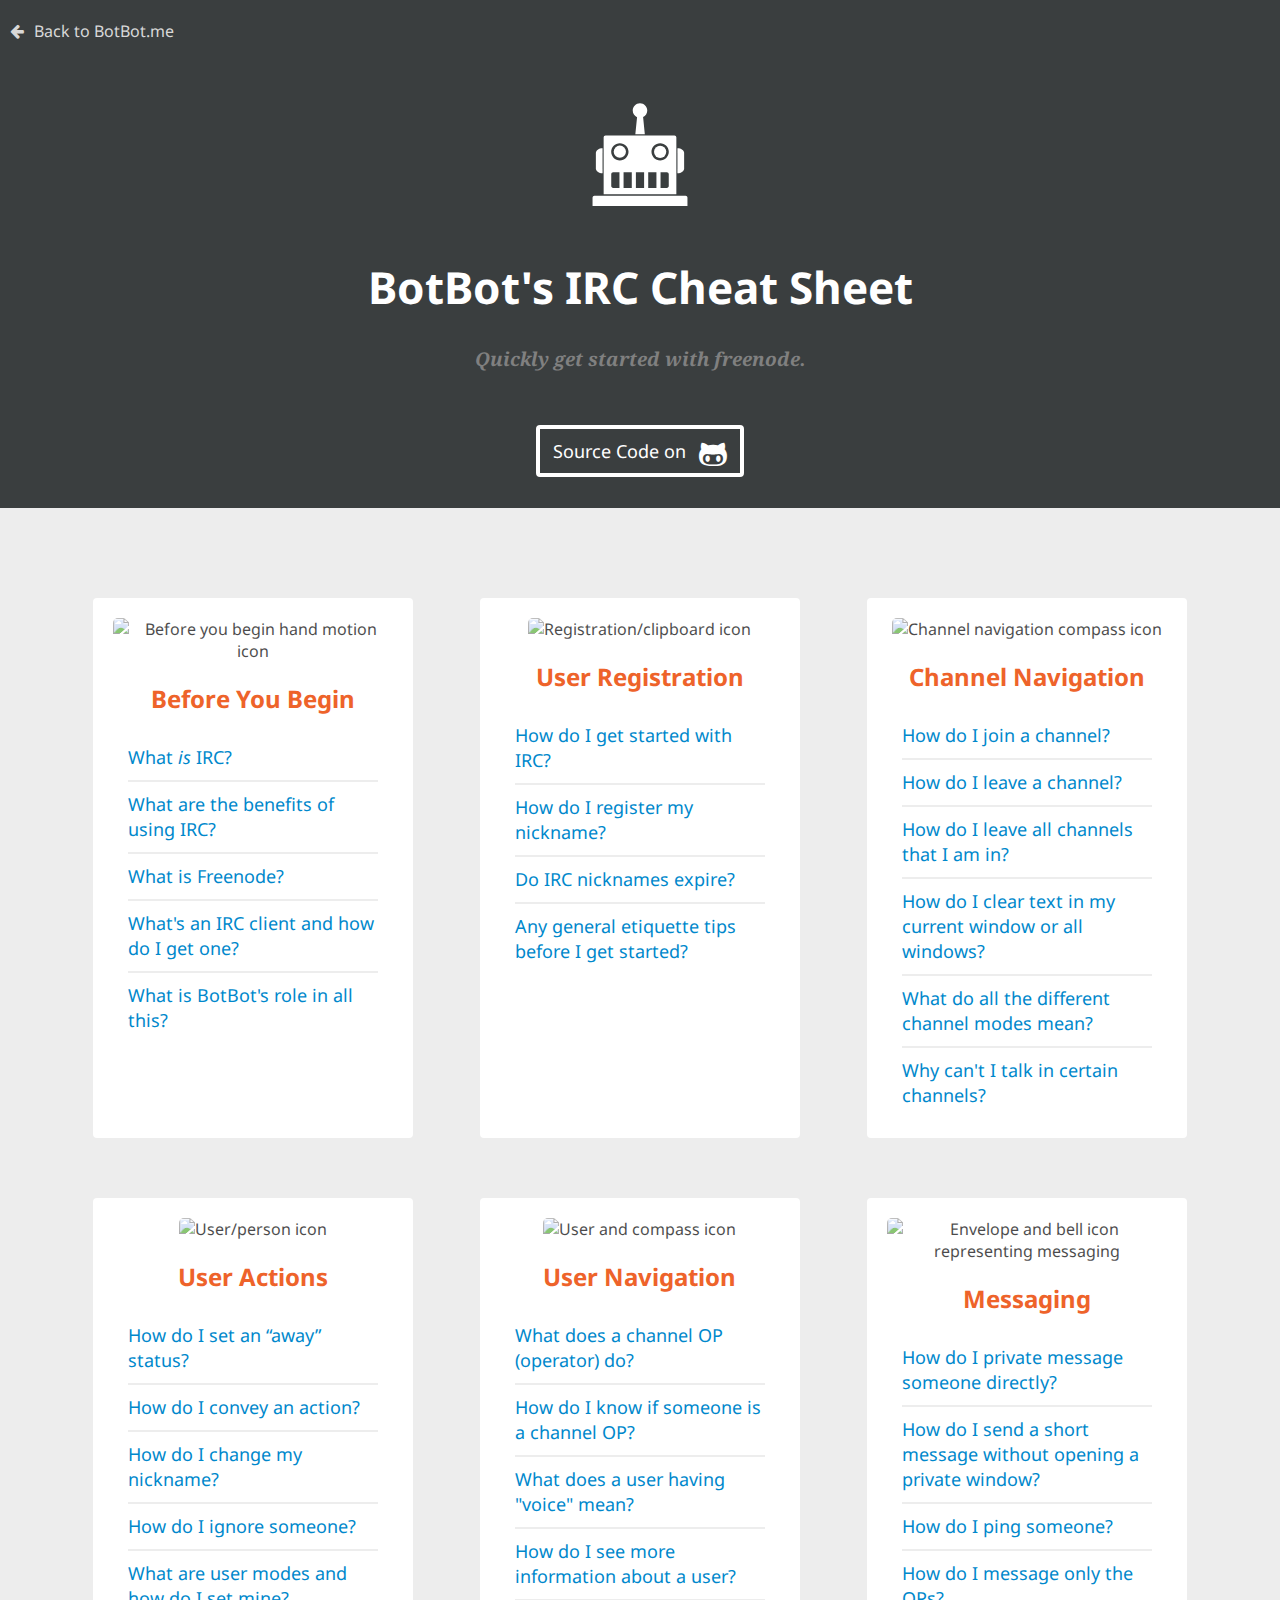
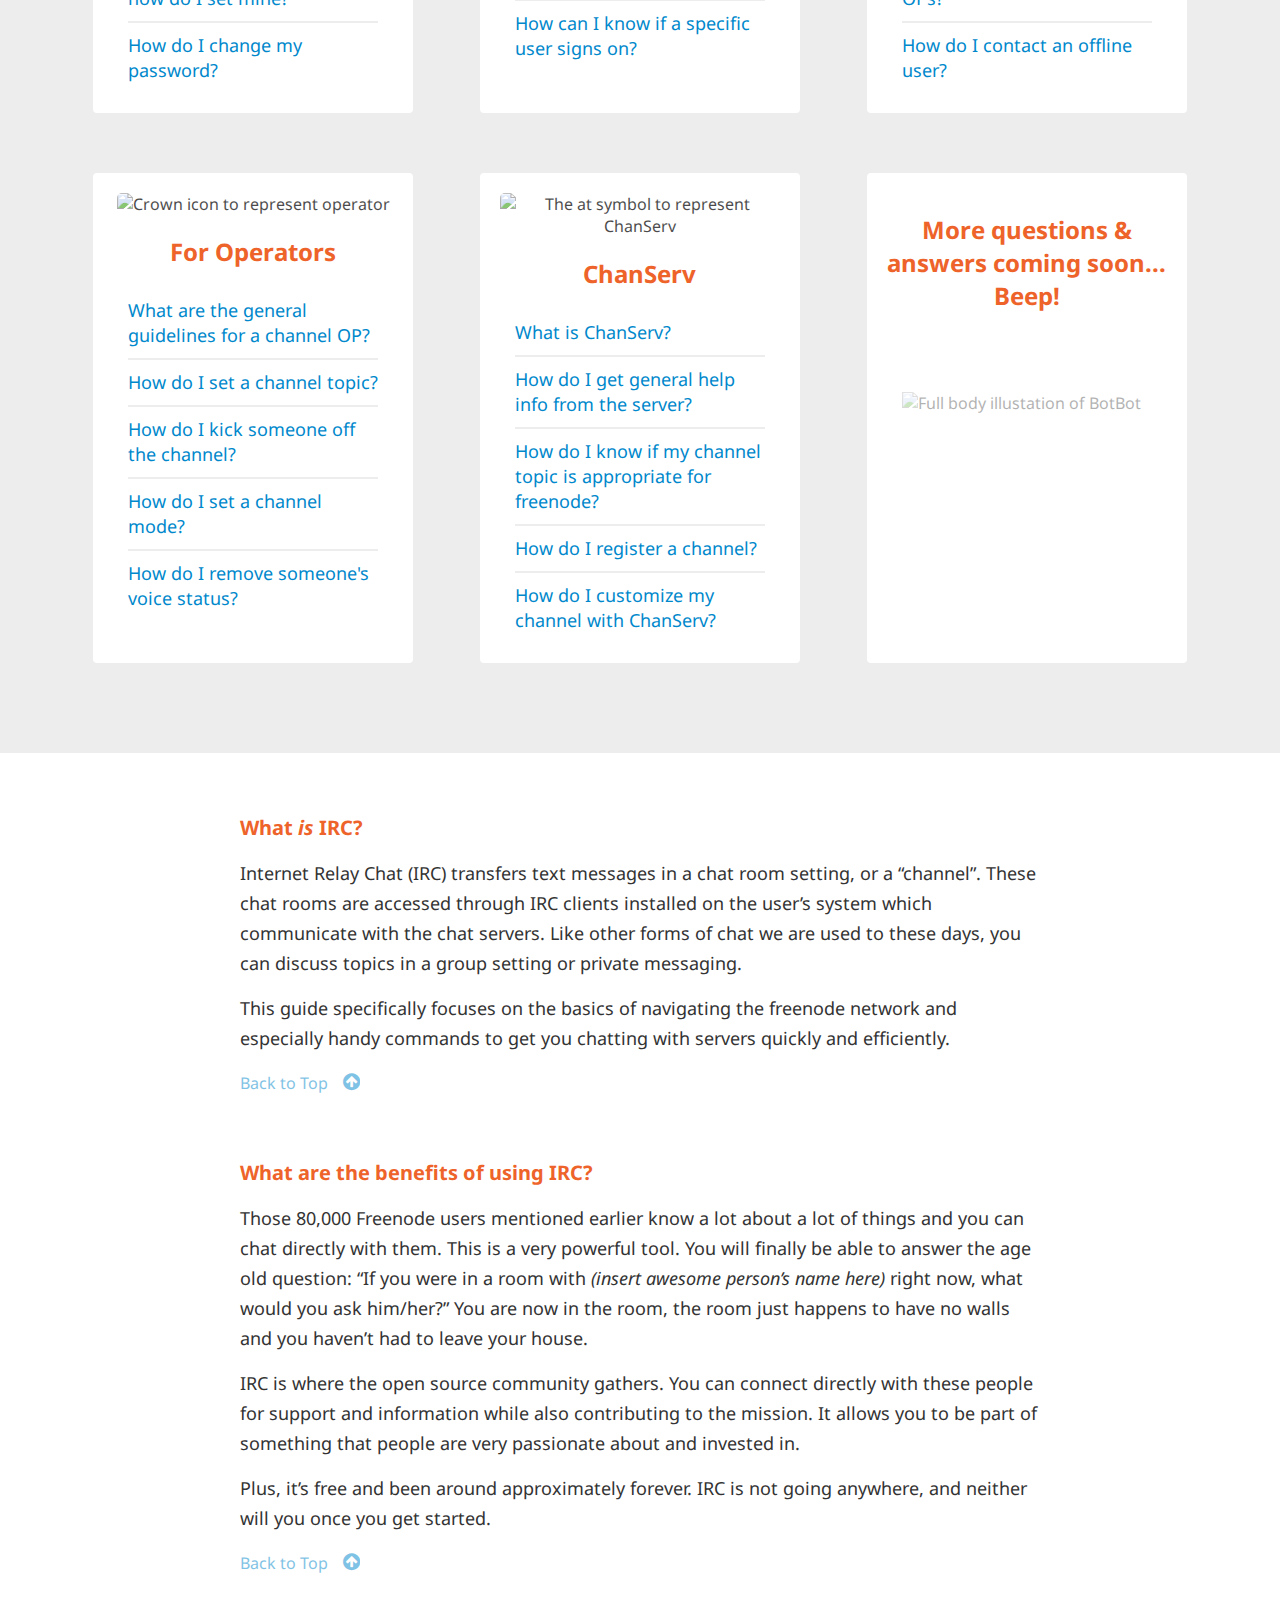
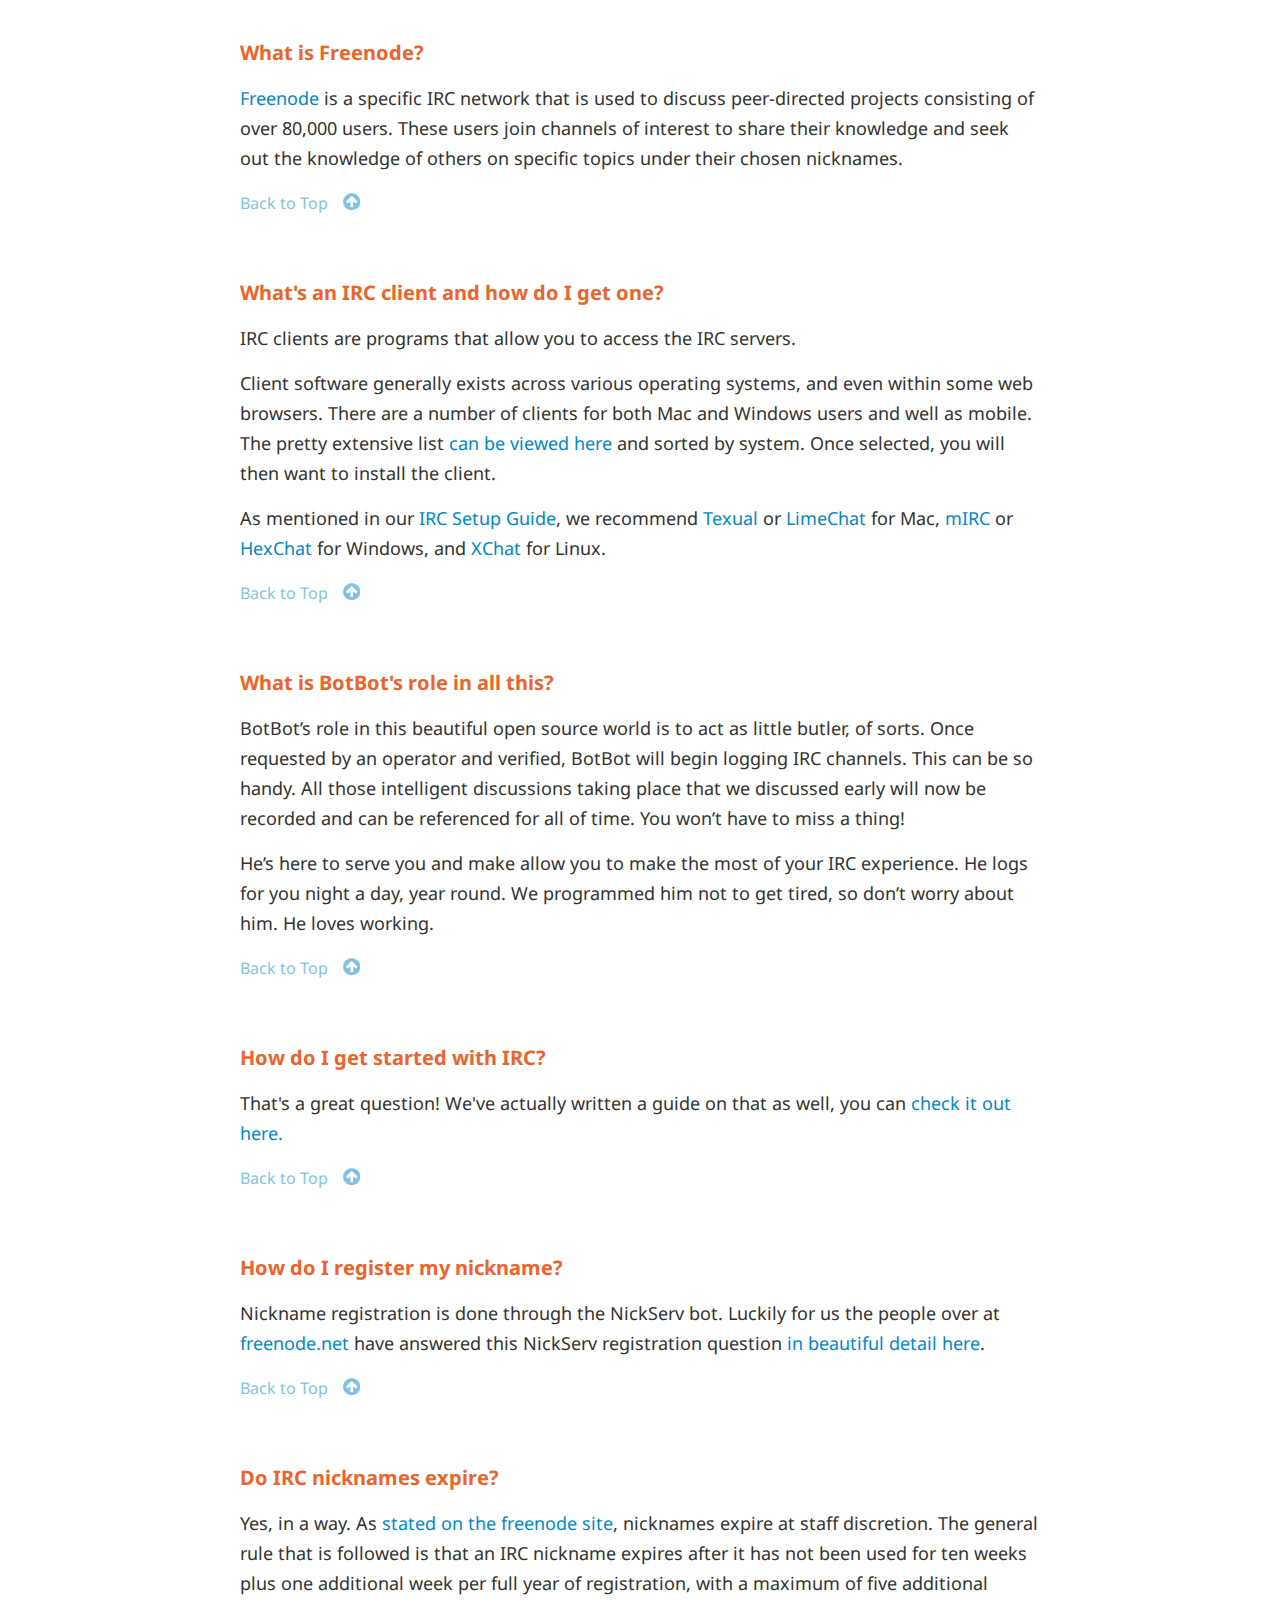
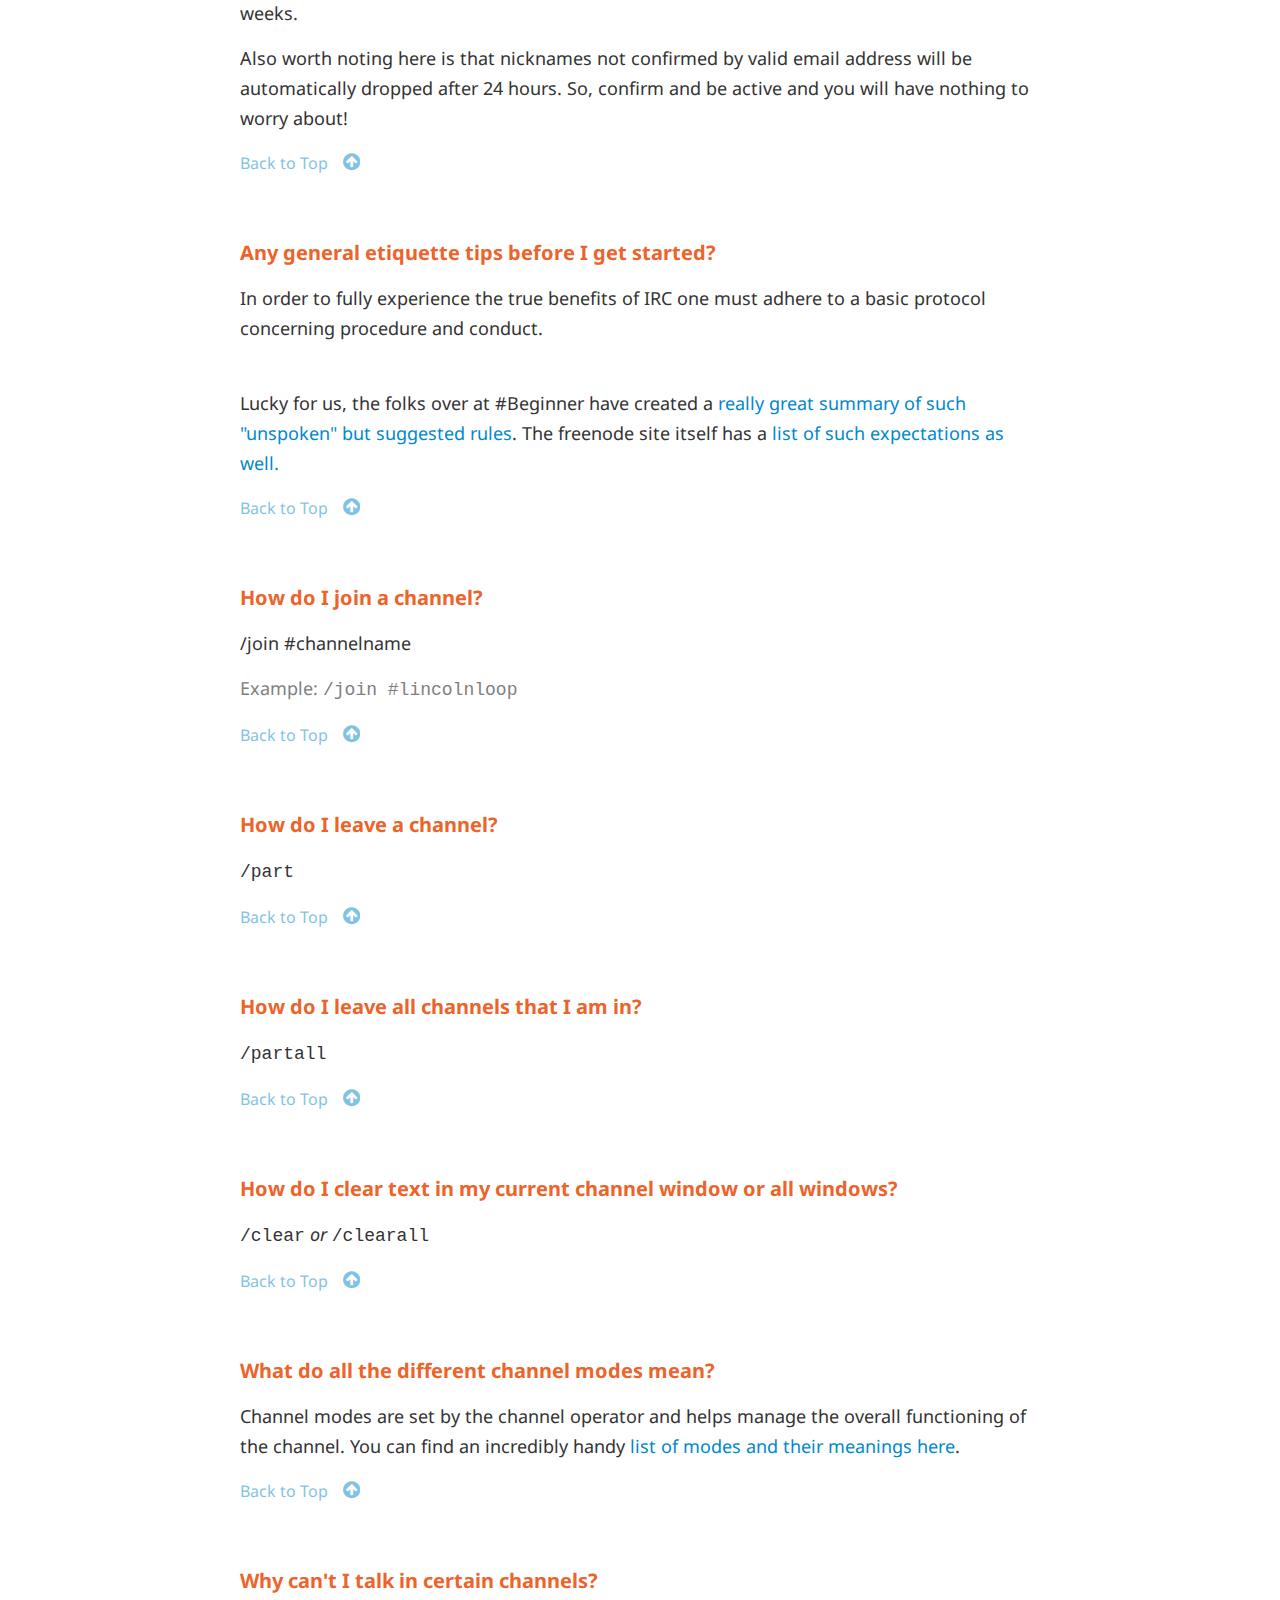
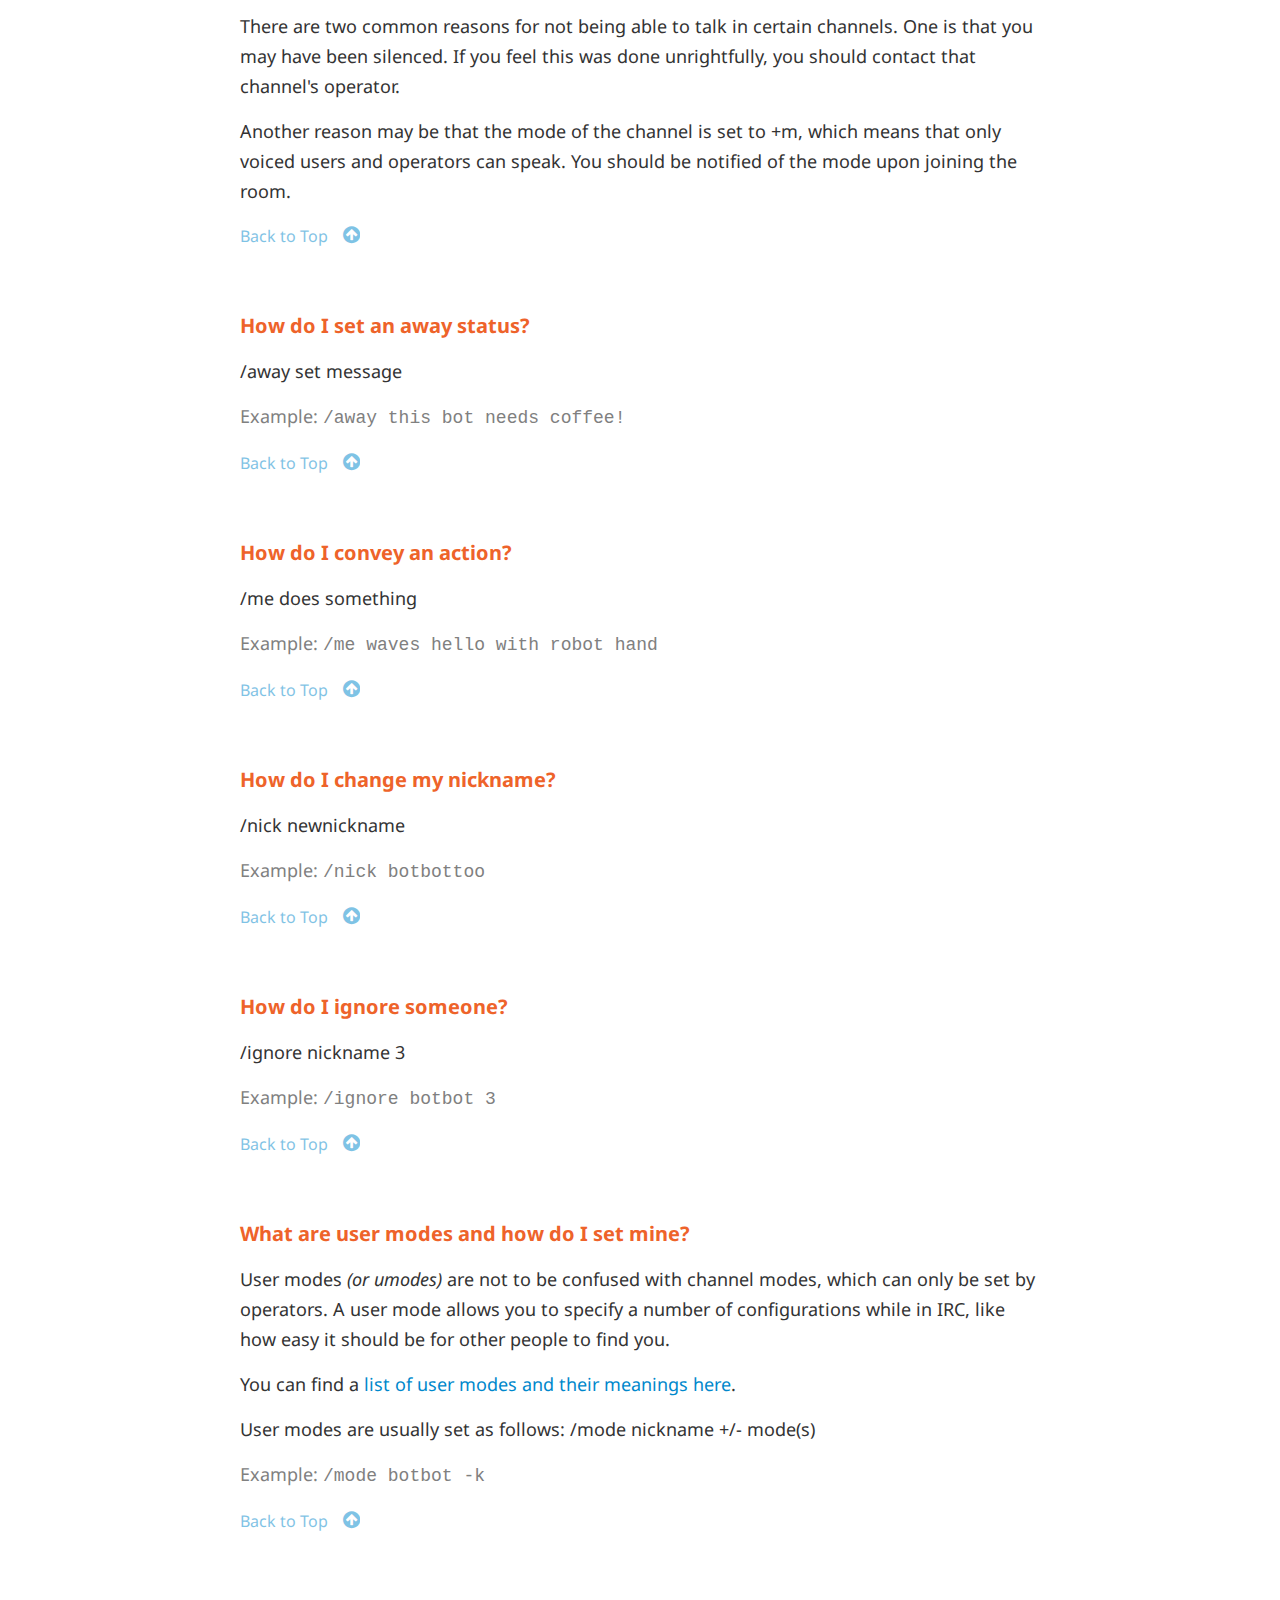
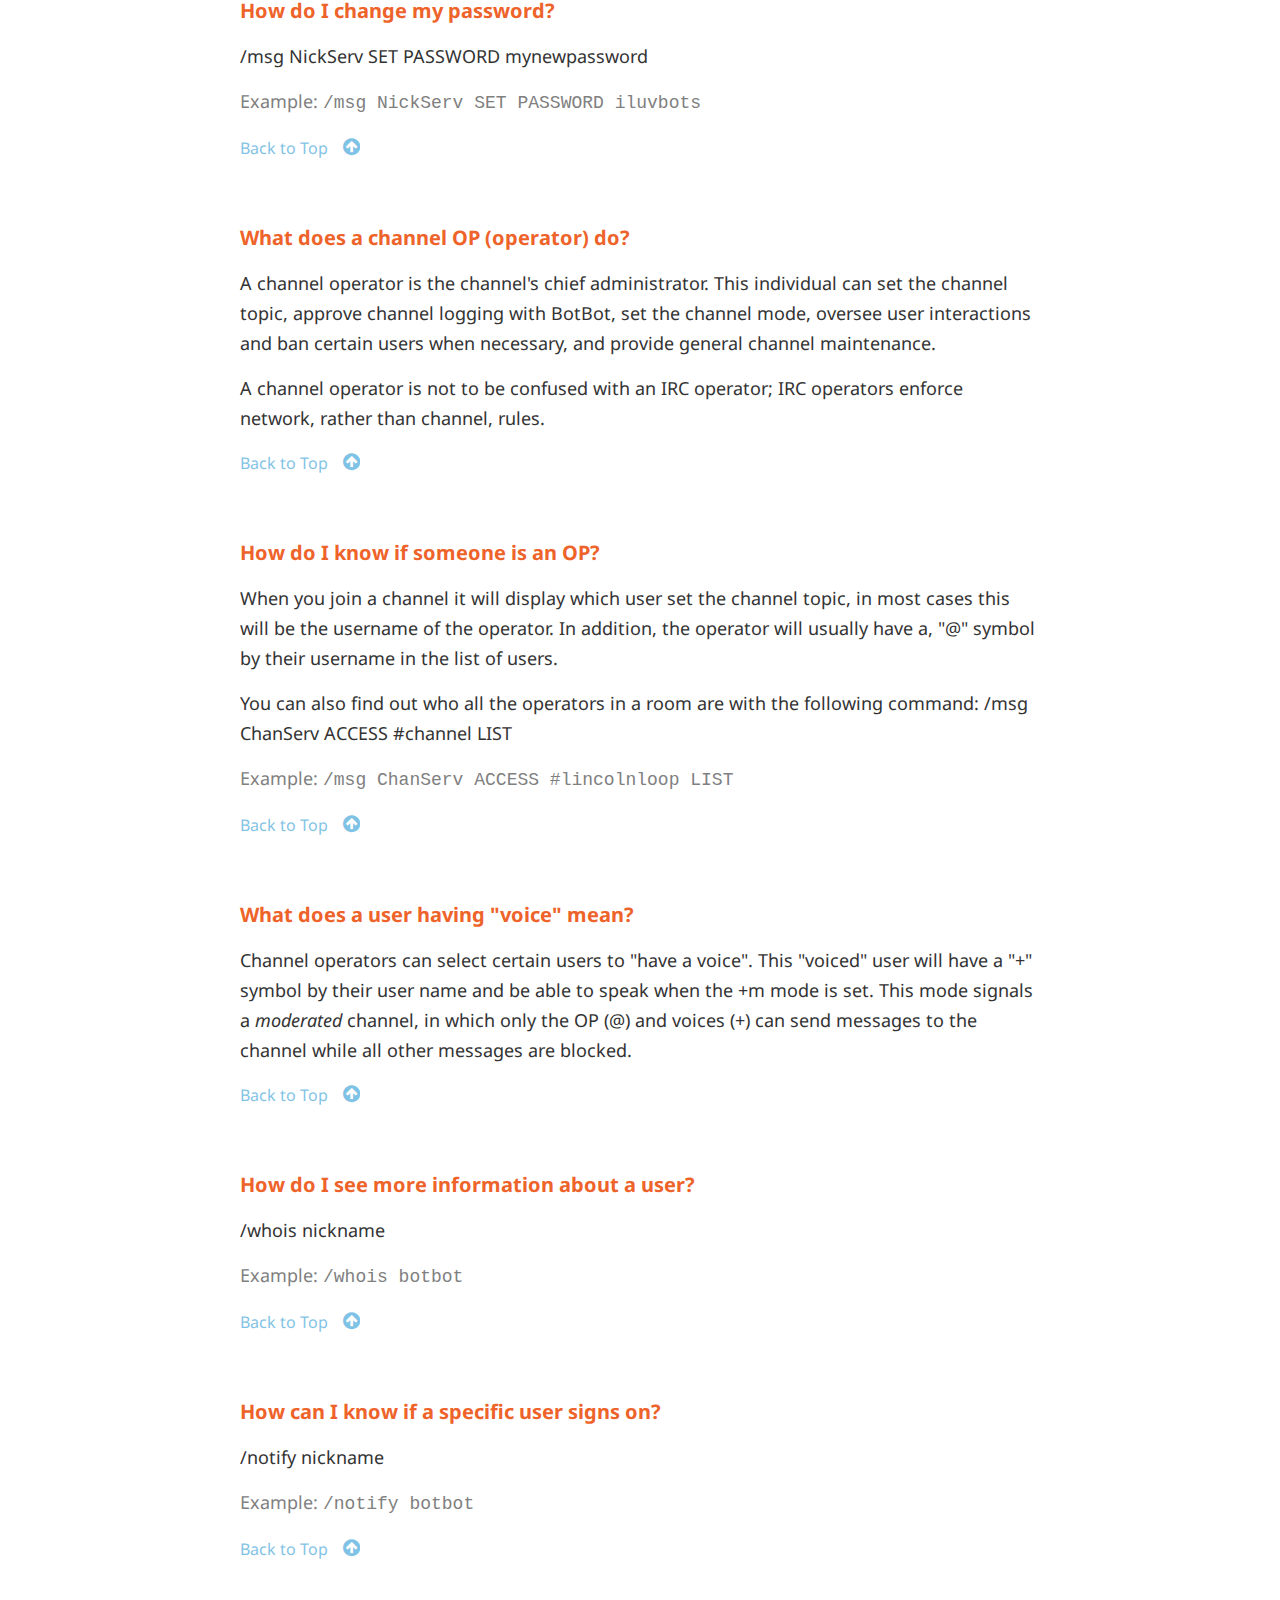
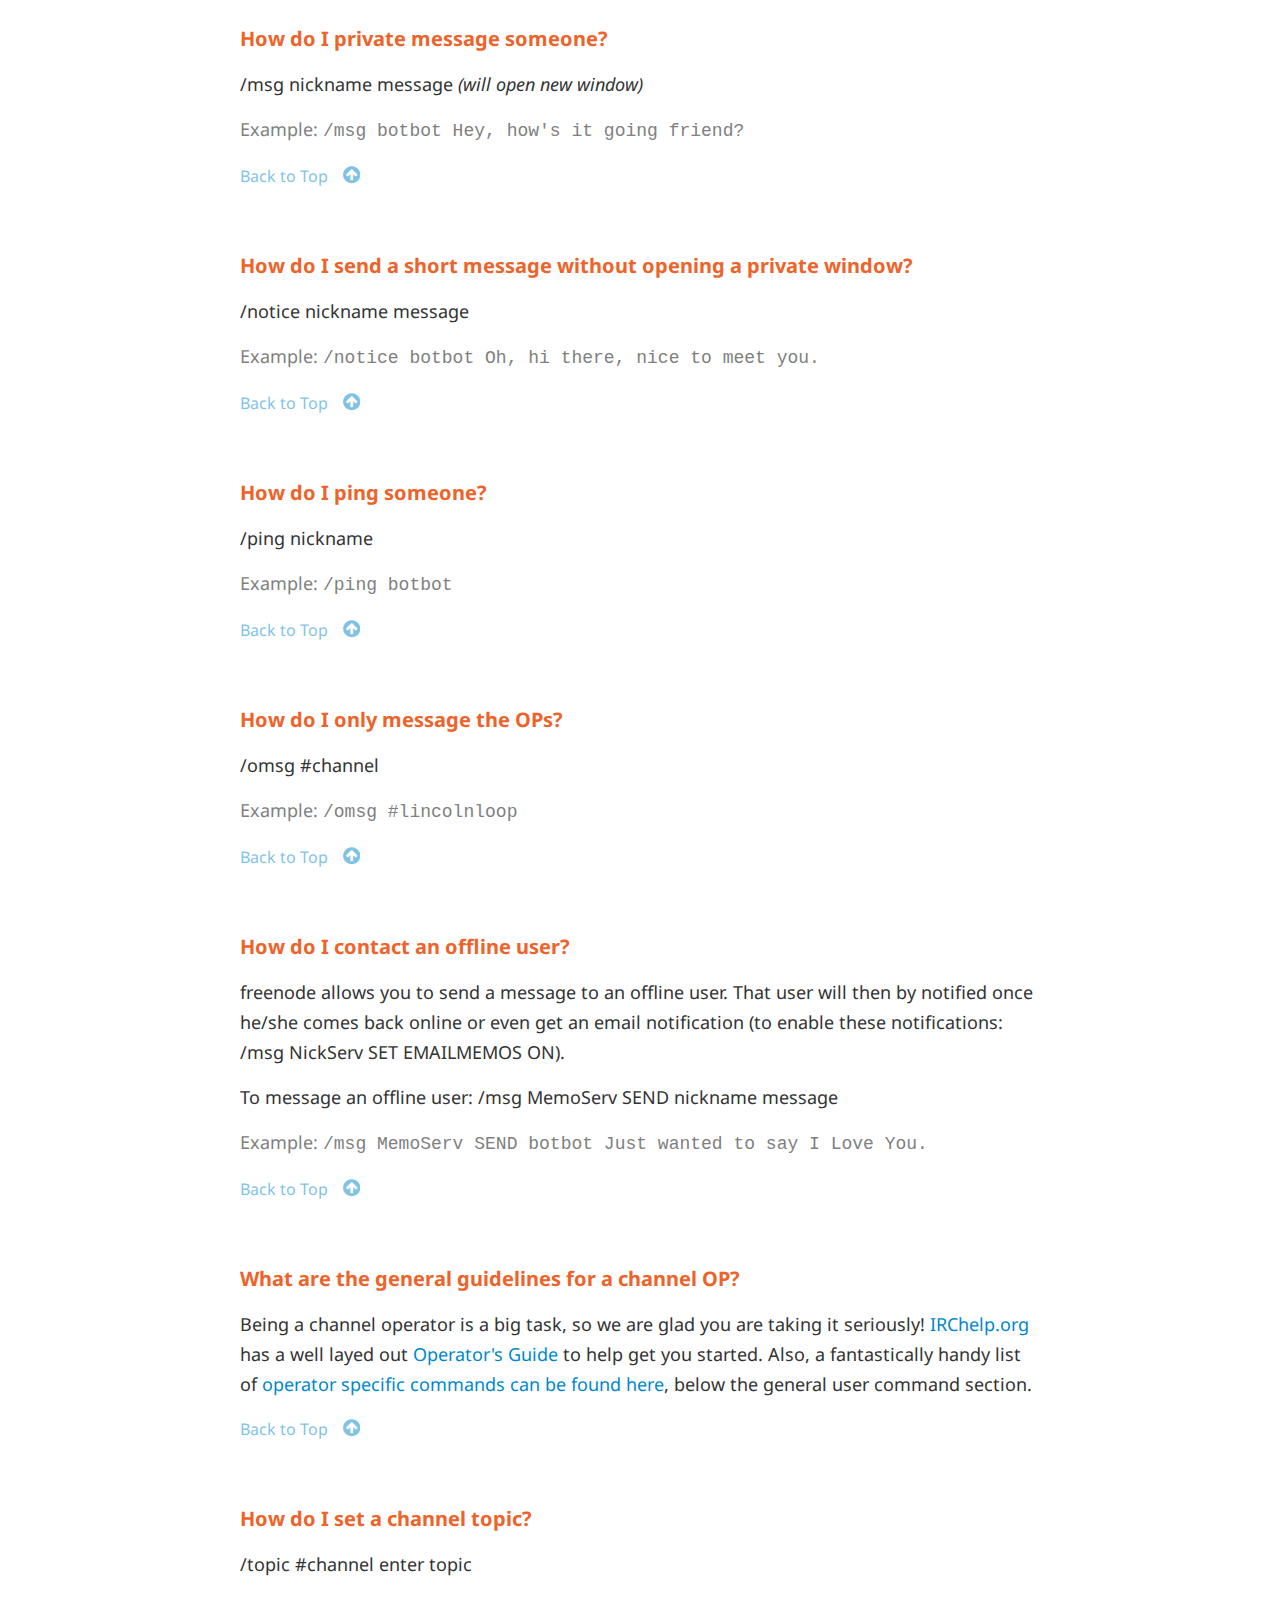
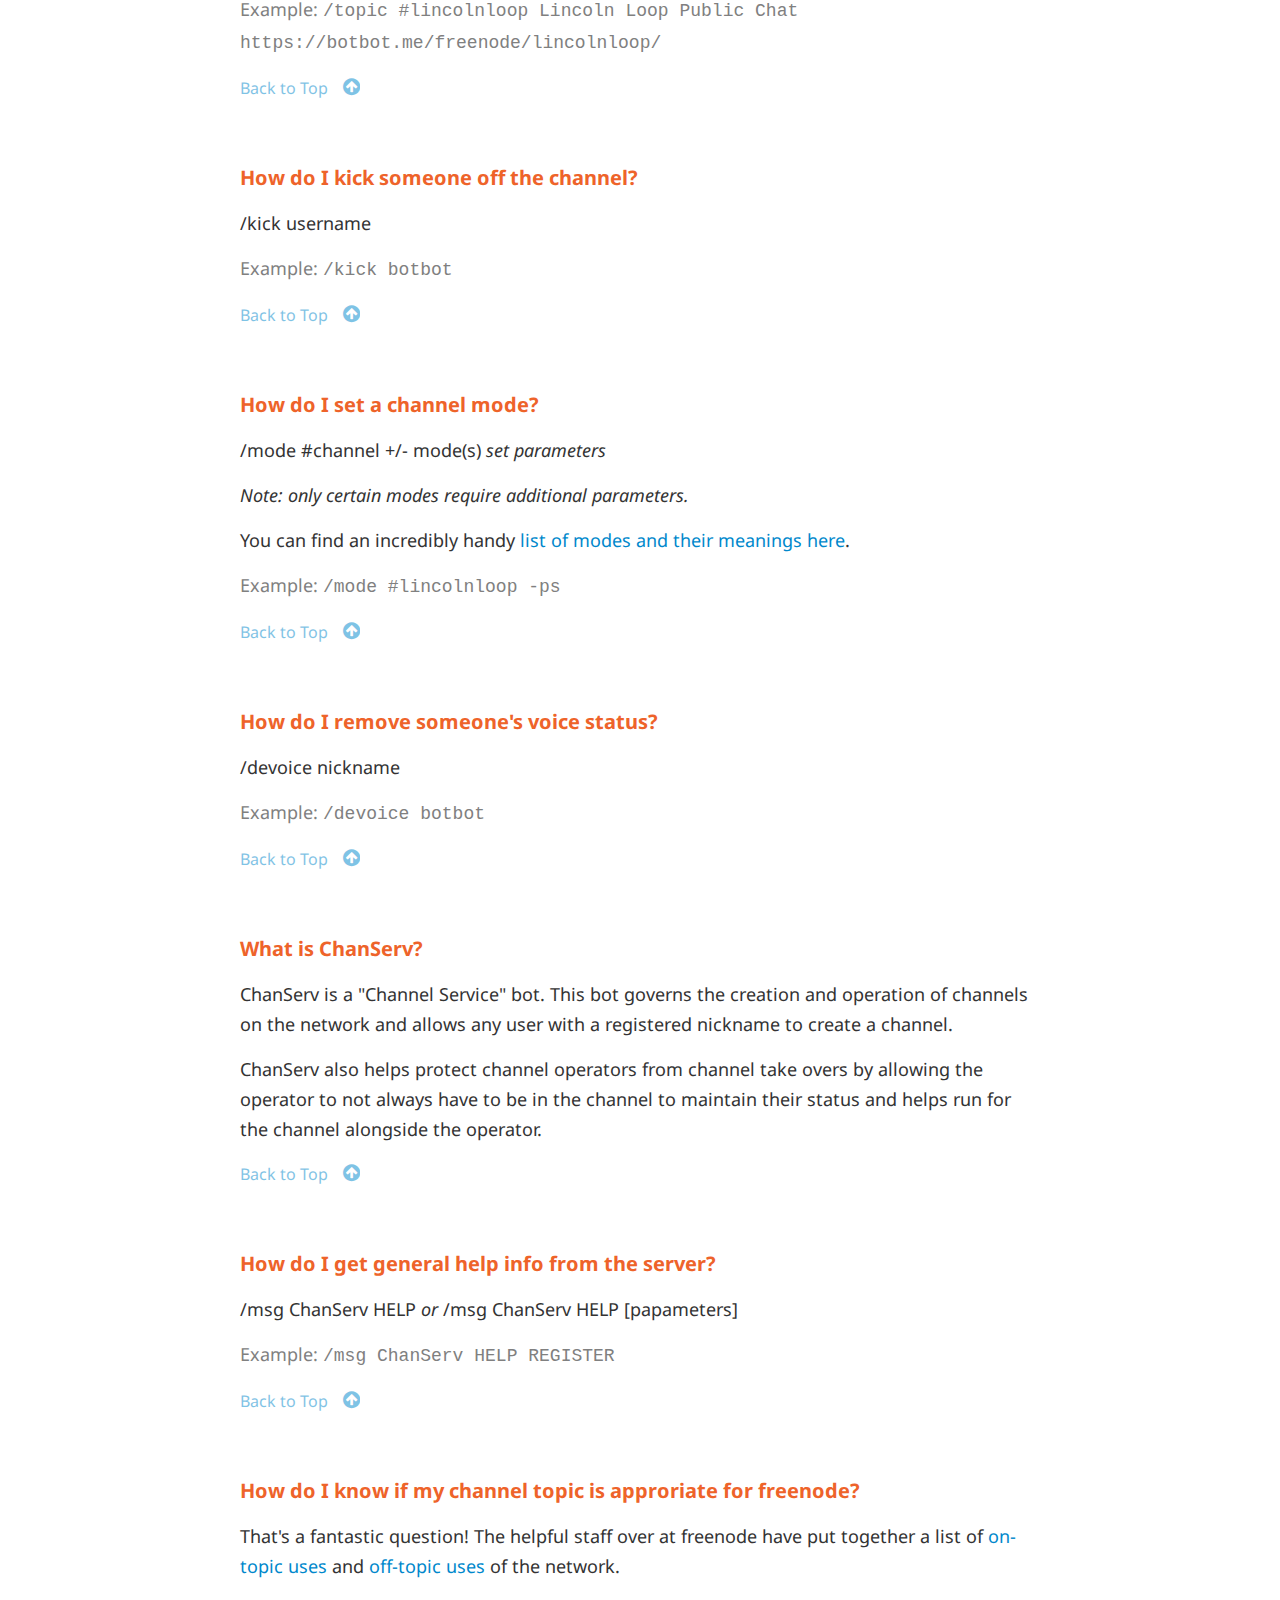
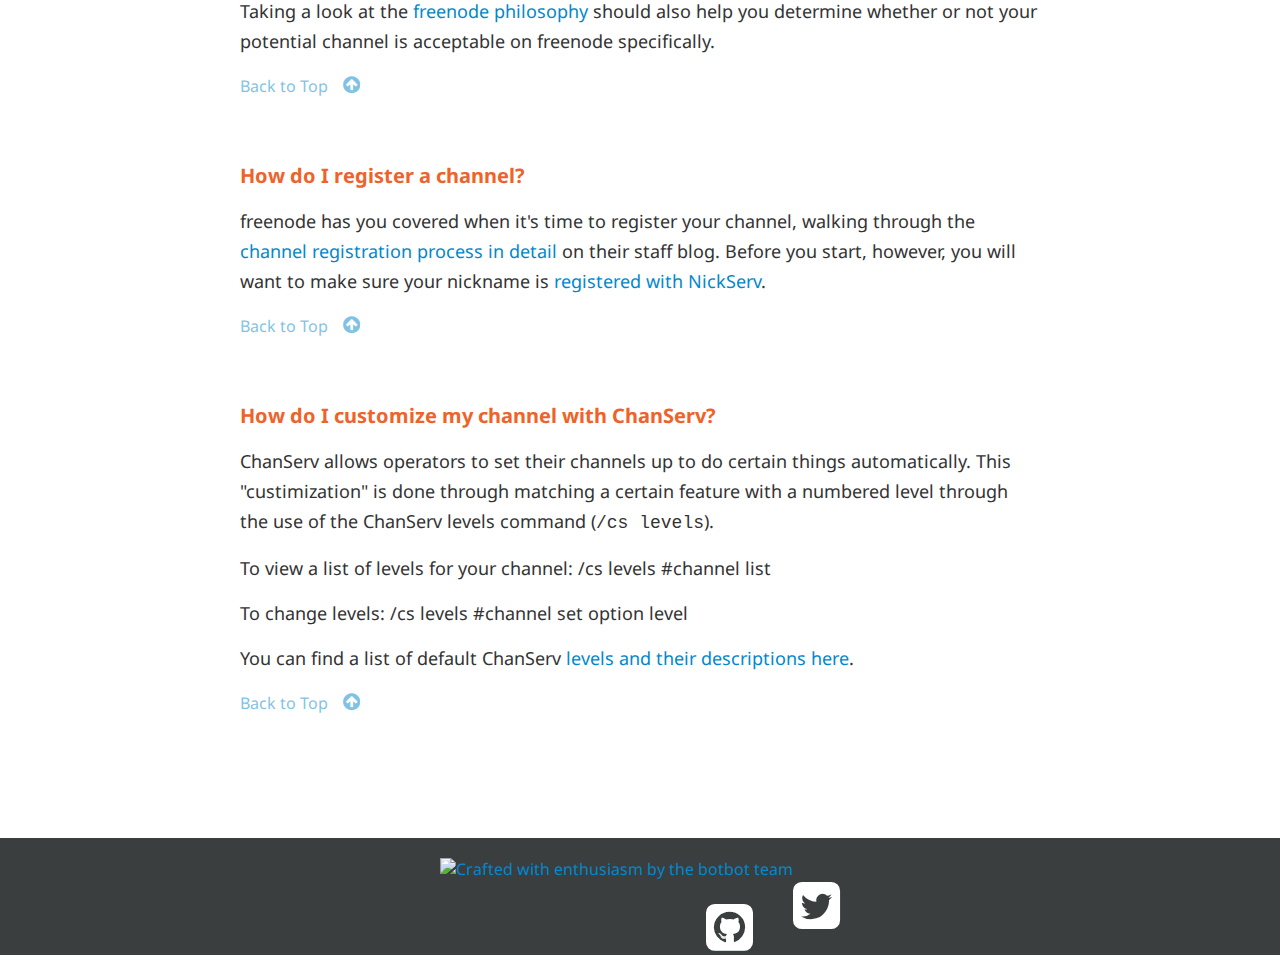
==== commit cf1fcaf4: "back to botbot & github links" ====
--- a/index.html
+++ b/index.html
@@ -17,6 +17,9 @@
 
 <body>
   <header class="header">
+    <div class="back-to-botbot">
+      <a class="botbot-link" href="https://botbot.me/"><i class="fa fa-arrow-left"></i>Back to BotBot.me</a>
+    </div>
     <svg class="bot-icon" width="300px" height="350px" viewBox="0 -25 300 350">
       <desc>White BotBot logo with lightening from head animation.</desc>
       <rect x="-130.68" y="-137.667" fill="#3A3E3F" stroke="#000000" width="591" height="594"/>
@@ -61,6 +64,10 @@
       <h2 class="tag-line">Quickly get started with freenode.</h2>
     </div>
 
+    <div class="git-details">
+      <span><a class="source-link"href="https://github.com/BotBotMe/irc-guide">Source Code on <i class="fa fa-github-alt"></i></a></span> 
+    </div>
+
   </header>
 
   <div class="question-section">
@@ -191,14 +198,14 @@
 
     <!-- Before you begin -->
     <div class="answer" id="1-1">
-      <h4 class="repeat-question">What <em>is</em> IRC?</h4>
+      <h3 class="repeat-question">What <em>is</em> IRC?</h3>
       <p class="answer-details">Internet Relay Chat (IRC) transfers text messages in a chat room setting, or a “channel”. These chat rooms are accessed through IRC clients installed on the user’s system which communicate with the chat servers. Like other forms of chat we are used to these days, you can discuss topics in a group setting or private messaging.</p>
       <p class="answer-details">This guide specifically focuses on the basics of navigating the freenode network and especially handy commands to get you chatting with servers quickly and efficiently.</p>
       <a class="to-top" href="#top">Back to Top<i class="fa fa-arrow-circle-up"></i></a>
     </div>
 
     <div class="answer" id="1-2">
-      <h4 class="repeat-question">What are the benefits of using IRC?</h4>
+      <h3 class="repeat-question">What are the benefits of using IRC?</h3>
       <p class="answer-details">Those 80,000 Freenode users mentioned earlier know a lot about a lot of things and you can chat directly with them. This is a very powerful tool. You will finally be able to answer the age old question: “If you were in a room with <em>(insert awesome person’s name here)</em> right now, what would you ask him/her?” You are now in the room, the room just happens to have no walls and you haven’t had to leave your house.</p>
       <p class="answer-details">IRC is where the open source community gathers. You can connect directly with these people for support and information while also contributing to the mission. It allows you to be part of something that people are very passionate about and invested in.</p>
       <p class="answer-details">Plus, it’s free and been around approximately forever. IRC is not going anywhere, and neither will you once you get started.</p>
@@ -206,20 +213,21 @@
     </div>
 
     <div class="answer" id="1-3">
-      <h4 class="repeat-question">What is Freenode?</h4>
+      <h3 class="repeat-question">What is Freenode?</h3>
       <p class="answer-details"><a href="https://freenode.net/">Freenode</a> is a specific IRC network that is used to discuss peer-directed projects consisting of over 80,000 users. These users join channels of interest to share their knowledge and seek out the knowledge of others on specific topics under their chosen nicknames.</p>
       <a class="to-top" href="#top">Back to Top<i class="fa fa-arrow-circle-up"></i></a>
     </div>
 
     <div class="answer" id="1-4">
-      <h4 class="repeat-question">What's an IRC client and how do I get one?</h4>
+      <h3 class="repeat-question">What's an IRC client and how do I get one?</h3>
       <p class="answer-details">IRC clients are programs that allow you to access the IRC servers.</p>
       <p class="answer-details">Client software generally exists across various operating systems, and even within some web browsers. There are a number of clients for both Mac and Windows users and well as mobile. The pretty extensive list <a href="http://en.wikipedia.org/wiki/Comparison_of_Internet_Relay_Chat_clients">can be viewed here</a> and sorted by system. Once selected, you will then want to install the client.</p>
+      <p class="answer-details">As mentioned in our <a href="https://botbot.me/how-to-setup-irc-channel/">IRC Setup Guide</a>, we recommend <a href="http://www.codeux.com/textual/">Texual</a> or <a href="http://limechat.net/mac/">LimeChat</a> for Mac, <a href="http://www.mirc.com/get.html">mIRC</a> or <a href="https://hexchat.github.io/">HexChat</a> for Windows, and <a href="http://xchat.org/">XChat</a> for Linux.</p>
       <a class="to-top" href="#top">Back to Top<i class="fa fa-arrow-circle-up"></i></a>
     </div>
 
     <div class="answer" id="1-5">
-      <h4 class="repeat-question">What is BotBot's role in all this?</h4>
+      <h3 class="repeat-question">What is BotBot's role in all this?</h3>
       <p class="answer-details">BotBot’s role in this beautiful open source world is to act as little butler, of sorts. Once requested by an operator and verified, BotBot will begin logging IRC channels. This can be so handy. All those intelligent discussions taking place that we discussed early will now be recorded and can be referenced for all of time. You won’t have to miss a thing!</p>
       <p class="answer-details">He’s here to serve you and make allow you to make the most of your IRC experience. He logs for you night a day, year round. We programmed him not to get tired, so don’t worry about him. He loves working.</p>
       <a class="to-top" href="#top">Back to Top<i class="fa fa-arrow-circle-up"></i></a>
@@ -227,26 +235,26 @@
 
     <!-- Registration -->
     <div class="answer" id="2-1">
-      <h4 class="repeat-question">How do I get started with IRC?</h4>
+      <h3 class="repeat-question">How do I get started with IRC?</h3>
       <p class="answer-details">That's a great question! We've actually written a guide on that as well, you can <a href="https://botbot.me/how-to-setup-irc-channel/">check it out here.</a></p>
       <a class="to-top" href="#top">Back to Top<i class="fa fa-arrow-circle-up"></i></a>
     </div>
 
     <div class="answer" id="2-2">
-      <h4 class="repeat-question">How do I register my nickname?</h4>
+      <h3 class="repeat-question">How do I register my nickname?</h3>
       <p class="answer-details">Nickname registration is done through the NickServ bot. Luckily for us the people over at <a href="https://freenode.net/">freenode.net</a> have answered this NickServ registration question <a href="https://freenode.net/faq.shtml#nicksetup">in beautiful detail here</a>.</p>
       <a class="to-top" href="#top">Back to Top<i class="fa fa-arrow-circle-up"></i></a>
     </div>
 
     <div class="answer" id="2-3">
-      <h4 class="repeat-question">Do IRC nicknames expire?</h4>
+      <h3 class="repeat-question">Do IRC nicknames expire?</h3>
       <p class="answer-details">Yes, in a way. As <a href="https://freenode.net/faq.shtml#userexpirations">stated on the freenode site</a>, nicknames expire at staff discretion. The general rule that is followed is that an IRC nickname expires after it has not been used for ten weeks plus one additional week per full year of registration, with a maximum of five additional weeks.</p>
       <p class="answer-details">Also worth noting here is that nicknames not confirmed by valid email address will be automatically dropped after 24 hours. So, confirm and be active and you will have nothing to worry about!</p>
       <a class="to-top" href="#top">Back to Top<i class="fa fa-arrow-circle-up"></i></a>
     </div>
 
     <div class="answer" id="2-4">
-      <h4 class="repeat-question">Any general etiquette tips before I get started?</h4>
+      <h3 class="repeat-question">Any general etiquette tips before I get started?</h3>
       <p class="answer-details">In order to fully experience the true benefits of IRC one must adhere to a basic protocol concerning procedure and conduct.</p><br>
       <p class="answer-details">Lucky for us, the folks over at #Beginner have created a <a href="http://www.ircbeginner.com/ircinfo/etiquette.html">really great summary of such "unspoken" but suggested rules</a>. The freenode site itself has a <a href="https://freenode.net/channel_guidelines.shtml">list of such expectations as well.</a></p>
       <a class="to-top" href="#top">Back to Top<i class="fa fa-arrow-circle-up"></i></a>
@@ -254,38 +262,38 @@
 
     <!-- Channel Navigation -->
     <div class="answer" id="3-1">
-      <h4 class="repeat-question">How do I join a channel?</h4>
+      <h3 class="repeat-question">How do I join a channel?</h3>
       <p class="answer-details">/join #channelname</p>
       <p class="answer-details example"><kbd>/join #lincolnloop</kbd></p>
       <a class="to-top" href="#top">Back to Top<i class="fa fa-arrow-circle-up"></i></a>
     </div>
 
     <div class="answer" id="3-2">
-      <h4 class="repeat-question">How do I leave a channel?</h4>
+      <h3 class="repeat-question">How do I leave a channel?</h3>
       <p class="answer-details"><kbd>/part</kbd></p>
       <a class="to-top" href="#top">Back to Top<i class="fa fa-arrow-circle-up"></i></a>
     </div>
 
     <div class="answer" id="3-3">
-      <h4 class="repeat-question">How do I leave all channels that I am in?</h4>
+      <h3 class="repeat-question">How do I leave all channels that I am in?</h3>
       <p class="answer-details"><kbd>/partall</kbd></p>
       <a class="to-top" href="#top">Back to Top<i class="fa fa-arrow-circle-up"></i></a>
     </div>
 
     <div class="answer" id="3-4">
-      <h4 class="repeat-question">How do I clear text in my current channel window or all windows?</h4>
+      <h3 class="repeat-question">How do I clear text in my current channel window or all windows?</h3>
       <p class="answer-details"><kbd>/clear</kbd> <em>or</em> <kbd>/clearall</kbd></p>
       <a class="to-top" href="#top">Back to Top<i class="fa fa-arrow-circle-up"></i></a>
     </div>
 
     <div class="answer" id="3-5">
-      <h4 class="repeat-question">What do all the different channel modes mean?</h4>
+      <h3 class="repeat-question">What do all the different channel modes mean?</h3>
       <p class="answer-details">Channel modes are set by the channel operator and helps manage the overall functioning of the channel. You can find an incredibly handy <a href="http://docs.dal.net/docs/modes.html#2">list of modes and their meanings here</a>.</p>
       <a class="to-top" href="#top">Back to Top<i class="fa fa-arrow-circle-up"></i></a>
     </div>
 
     <div class="answer" id="3-6">
-      <h4 class="repeat-question">Why can't I talk in certain channels?</h4>
+      <h3 class="repeat-question">Why can't I talk in certain channels?</h3>
       <p class="answer-details">There are two common reasons for not being able to talk in certain channels. One is that you may have been silenced. If you feel this was done unrightfully, you should contact that channel's operator.</p>
       <p class="answer-details">Another reason may be that the mode of the channel is set to +m, which means that only voiced users and operators can speak. You should be notified of the mode upon joining the room.</p>
       <a class="to-top" href="#top">Back to Top<i class="fa fa-arrow-circle-up"></i></a>
@@ -293,35 +301,35 @@
 
     <!-- User Actions -->
     <div class="answer" id="4-1">
-      <h4 class="repeat-question">How do I set an away status?</h4>
+      <h3 class="repeat-question">How do I set an away status?</h3>
       <p class="answer-details">/away set message</p>
       <p class="answer-details example"><kbd>/away this bot needs coffee!</kbd></p>
       <a class="to-top" href="#top">Back to Top<i class="fa fa-arrow-circle-up"></i></a>
     </div>
 
     <div class="answer" id="4-2">
-      <h4 class="repeat-question">How do I convey an action?</h4>
+      <h3 class="repeat-question">How do I convey an action?</h3>
       <p class="answer-details">/me does something</p>
       <p class="answer-details example"><kbd>/me waves hello with robot hand</kbd></p>
       <a class="to-top" href="#top">Back to Top<i class="fa fa-arrow-circle-up"></i></a>
     </div>
 
     <div class="answer" id="4-3">
-      <h4 class="repeat-question">How do I change my nickname?</h4>
+      <h3 class="repeat-question">How do I change my nickname?</h3>
       <p class="answer-details">/nick newnickname</p>
       <p class="answer-details example"><kbd>/nick botbottoo</kbd></p>
       <a class="to-top" href="#top">Back to Top<i class="fa fa-arrow-circle-up"></i></a>
     </div>
 
     <div class="answer" id="4-4">
-      <h4 class="repeat-question">How do I ignore someone?</h4>
+      <h3 class="repeat-question">How do I ignore someone?</h3>
       <p class="answer-details">/ignore nickname 3</p>
       <p class="answer-details example"><kbd>/ignore botbot 3</kbd></p>
       <a class="to-top" href="#top">Back to Top<i class="fa fa-arrow-circle-up"></i></a>
     </div>
 
     <div class="answer" id="4-5">
-      <h4 class="repeat-question">What are user modes and how do I set mine?</h4>
+      <h3 class="repeat-question">What are user modes and how do I set mine?</h3>
       <p class="answer-details">User modes <em>(or umodes)</em> are not to be confused with channel modes, which can only be set by operators. A user mode allows you to specify a number of configurations while in IRC, like how easy it should be for other people to find you.</p>
       <p class="answer-details">You can find a <a href="http://docs.dal.net/docs/modes.html#3">list of user modes and their meanings here</a>.</p>
       <p class="answer-details">User modes are usually set as follows: /mode nickname +/- mode(s)</p>
@@ -330,7 +338,7 @@
     </div>
 
     <div class="answer" id="4-6">
-      <h4 class="repeat-question">How do I change my password?</h4>
+      <h3 class="repeat-question">How do I change my password?</h3>
       <p class="answer-details">/msg NickServ SET PASSWORD mynewpassword</p>
       <p class="answer-details example"><kbd>/msg NickServ SET PASSWORD iluvbots</kbd></p>
       <a class="to-top" href="#top">Back to Top<i class="fa fa-arrow-circle-up"></i></a>
@@ -338,14 +346,14 @@
 
     <!-- User Navigaton -->
     <div class="answer" id="5-1">
-      <h4 class="repeat-question">What does a channel OP (operator) do?</h4>
+      <h3 class="repeat-question">What does a channel OP (operator) do?</h3>
       <p class="answer-details">A channel operator is the channel's chief administrator. This individual can set the channel topic, approve channel logging with BotBot, set the channel mode, oversee user interactions and ban certain users when necessary, and provide general channel maintenance.</p>
       <p class="answer-details">A channel operator is not to be confused with an IRC operator; IRC operators enforce network, rather than channel, rules.</p>
       <a class="to-top" href="#top">Back to Top<i class="fa fa-arrow-circle-up"></i></a>
     </div>
 
     <div class="answer" id="5-2">
-      <h4 class="repeat-question">How do I know if someone is an OP?</h4>
+      <h3 class="repeat-question">How do I know if someone is an OP?</h3>
       <p class="answer-details">When you join a channel it will display which user set the channel topic, in most cases this will be the username of the operator. In addition, the operator will usually have a, "@" symbol by their username in the list of users.</p>
       <p class="answer-details">You can also find out who all the operators in a room are with the following command: /msg ChanServ ACCESS #channel LIST</p>
       <p class="answer-details example"><kbd>/msg ChanServ ACCESS #lincolnloop LIST</kbd></p>
@@ -353,20 +361,20 @@
     </div>
 
     <div class="answer" id="5-3">
-      <h4 class="repeat-question">What does a user having "voice" mean?</h4>
+      <h3 class="repeat-question">What does a user having "voice" mean?</h3>
       <p class="answer-details">Channel operators can select certain users to "have a voice". This "voiced" user will have a "+" symbol by their user name and be able to speak when the +m mode is set. This mode signals a <em>moderated</em> channel, in which only the OP (@) and voices (+) can send messages to the channel while all other messages are blocked.</p>
       <a class="to-top" href="#top">Back to Top<i class="fa fa-arrow-circle-up"></i></a>
     </div>
 
     <div class="answer" id="5-4">
-      <h4 class="repeat-question">How do I see more information about a user?</h4>
+      <h3 class="repeat-question">How do I see more information about a user?</h3>
       <p class="answer-details">/whois nickname</p>
       <p class="answer-details example"><kbd>/whois botbot</kbd></p>
       <a class="to-top" href="#top">Back to Top<i class="fa fa-arrow-circle-up"></i></a>
     </div>
 
     <div class="answer" id="5-5">
-      <h4 class="repeat-question">How can I know if a specific user signs on?</h4>
+      <h3 class="repeat-question">How can I know if a specific user signs on?</h3>
       <p class="answer-details">/notify nickname</p>
       <p class="answer-details example"><kbd>/notify botbot</kbd></p>
       <a class="to-top" href="#top">Back to Top<i class="fa fa-arrow-circle-up"></i></a>
@@ -374,35 +382,35 @@
 
     <!-- Messages -->
     <div class="answer" id="6-1">
-      <h4 class="repeat-question">How do I private message someone?</h4>
+      <h3 class="repeat-question">How do I private message someone?</h3>
       <p class="answer-details">/msg nickname message <em>(will open new window)</em></p>
       <p class="answer-details example"><kbd>/msg botbot Hey, how's it going friend?</kbd></p>
       <a class="to-top" href="#top">Back to Top<i class="fa fa-arrow-circle-up"></i></a>
     </div>
 
     <div class="answer" id="6-2">
-      <h4 class="repeat-question">How do I send a short message without opening a private window?</h4>
+      <h3 class="repeat-question">How do I send a short message without opening a private window?</h3>
       <p class="answer-details">/notice nickname message</p>
       <p class="answer-details example"><kbd>/notice botbot Oh, hi there, nice to meet you.</kbd></p>
       <a class="to-top" href="#top">Back to Top<i class="fa fa-arrow-circle-up"></i></a>
     </div>
 
     <div class="answer" id="6-3">
-      <h4 class="repeat-question">How do I ping someone?</h4>
+      <h3 class="repeat-question">How do I ping someone?</h3>
       <p class="answer-details">/ping nickname</p>
-      <p class="example"><kbd>/ping botbot</kbd></p>
+      <p class="answer-details example"><kbd>/ping botbot</kbd></p>
       <a class="to-top" href="#top">Back to Top<i class="fa fa-arrow-circle-up"></i></a>
     </div>
 
     <div class="answer" id="6-4">
-      <h4 class="repeat-question">How do I only message the OPs?</h4>
+      <h3 class="repeat-question">How do I only message the OPs?</h3>
       <p class="answer-details">/omsg #channel</p>
       <p class="answer-details example"><kbd>/omsg #lincolnloop</kbd></p>
       <a class="to-top" href="#top">Back to Top<i class="fa fa-arrow-circle-up"></i></a>
     </div>
 
     <div class="answer" id="6-5">
-      <h4 class="repeat-question">How do I contact an offline user?</h4>
+      <h3 class="repeat-question">How do I contact an offline user?</h3>
       <p class="answer-details">freenode allows you to send a message to an offline user. That user will then by notified once he/she comes back online or even get an email notification (to enable these notifications: /msg NickServ SET EMAILMEMOS ON).</p>
       <p class="answer-details">To message an offline user: /msg MemoServ SEND nickname message</p>
       <p class="answer-details example"><kbd>/msg MemoServ SEND botbot Just wanted to say I Love You.</kbd></p>
@@ -411,27 +419,27 @@
 
     <!-- For Operators -->
     <div class="answer" id="7-1">
-      <h4 class="repeat-question">What are the general guidelines for a channel OP?</h4>
+      <h3 class="repeat-question">What are the general guidelines for a channel OP?</h3>
       <p class="answer-details">Being a channel operator is a big task, so we are glad you are taking it seriously! <a href="http://irchelp.org/">IRChelp.org</a> has a well layed out <a href="http://irchelp.org/irchelp/changuide.html">Operator's Guide</a> to help get you started. Also, a fantastically handy list of <a href="http://www.technerd.net/irc-commands.html">operator specific commands can be found here</a>, below the general user command section.</p>
       <a class="to-top" href="#top">Back to Top<i class="fa fa-arrow-circle-up"></i></a>
     </div>
 
     <div class="answer" id="7-2">
-      <h4 class="repeat-question">How do I set a channel topic?</h4>
+      <h3 class="repeat-question">How do I set a channel topic?</h3>
       <p class="answer-details">/topic #channel enter topic</p>
       <p class="answer-details example"><kbd>/topic #lincolnloop Lincoln Loop Public Chat https://botbot.me/freenode/lincolnloop/</kbd></p>
       <a class="to-top" href="#top">Back to Top<i class="fa fa-arrow-circle-up"></i></a>
     </div>
 
     <div class="answer" id="7-3">
-      <h4 class="repeat-question">How do I kick someone off the channel?</h4>
+      <h3 class="repeat-question">How do I kick someone off the channel?</h3>
       <p class="answer-details">/kick username</p>
       <p class="answer-details example"><kbd>/kick botbot</kbd></p>
       <a class="to-top" href="#top">Back to Top<i class="fa fa-arrow-circle-up"></i></a>
     </div>
 
     <div class="answer" id="7-4">
-      <h4 class="repeat-question">How do I set a channel mode?</h4>
+      <h3 class="repeat-question">How do I set a channel mode?</h3>
       <p class="answer-details">/mode #channel +/- mode(s) <em>set parameters</em></p>
       <p class="answer-details"><em>Note: only certain modes require additional parameters.</em></p>
       <p class="answer-details">You can find an incredibly handy <a href="http://docs.dal.net/docs/modes.html#2">list of modes and their meanings here</a>.</p>
@@ -440,7 +448,7 @@
     </div>
 
     <div class="answer" id="7-5">
-      <h4 class="repeat-question">How do I remove someone's voice status?</h4>
+      <h3 class="repeat-question">How do I remove someone's voice status?</h3>
       <p class="answer-details">/devoice nickname</p>
       <p class="answer-details example"><kbd>/devoice botbot</kbd></p>
       <a class="to-top" href="#top">Back to Top<i class="fa fa-arrow-circle-up"></i></a>
@@ -448,34 +456,34 @@
 
     <!-- ChanServ -->
     <div class="answer" id="8-1">
-      <h4 class="repeat-question">What is ChanServ?</h4>
+      <h3 class="repeat-question">What is ChanServ?</h3>
       <p class="answer-details">ChanServ is a "Channel Service" bot. This bot governs the creation and operation of channels on the network and allows any user with a registered nickname to create a channel.</p>
       <p class="answer-details">ChanServ also helps protect channel operators from channel take overs by allowing the operator to not always have to be in the channel to maintain their status and helps run for the channel alongside the operator.</p>
       <a class="to-top" href="#top">Back to Top<i class="fa fa-arrow-circle-up"></i></a>
     </div>
 
     <div class="answer" id="8-2">
-      <h4 class="repeat-question">How do I get general help info from the server?</h4>
+      <h3 class="repeat-question">How do I get general help info from the server?</h3>
       <p class="answer-details">/msg ChanServ HELP <em>or</em> /msg ChanServ HELP [papameters]</p>
       <p class="answer-details example"><kbd>/msg ChanServ HELP REGISTER</kbd></p>
       <a class="to-top" href="#top">Back to Top<i class="fa fa-arrow-circle-up"></i></a>
     </div>
 
     <div class="answer" id="8-3">
-      <h4 class="repeat-question">How do I know if my channel topic is approriate for freenode?</h4>
+      <h3 class="repeat-question">How do I know if my channel topic is approriate for freenode?</h3>
       <p class="answer-details">That's a fantastic question! The helpful staff over at freenode have put together a list of <a href="http://freenode.net/policy.shtml#ontopic">on-topic uses</a> and <a href="http://freenode.net/policy.shtml#offtopic">off-topic uses</a> of the network.</p>
       <p class="answer-details">Taking a look at the <a href="http://freenode.net/philosophy.shtml">freenode philosophy</a> should also help you determine whether or not your potential channel is acceptable on freenode specifically.</p>
       <a class="to-top" href="#top">Back to Top<i class="fa fa-arrow-circle-up"></i></a>
     </div>
 
     <div class="answer" id="8-4">
-      <h4 class="repeat-question">How do I register a channel?</h4>
+      <h3 class="repeat-question">How do I register a channel?</h3>
       <p class="answer-details">freenode has you covered when it's time to register your channel, walking through the <a href="https://blog.freenode.net/2008/04/registering-a-channel-on-freenode/">channel registration process in detail</a> on their staff blog. Before you start, however, you will want to make sure your nickname is <a href="http://freenode.net/faq.shtml#nicksetup">registered with NickServ</a>.</p>
       <a class="to-top" href="#top">Back to Top<i class="fa fa-arrow-circle-up"></i></a>
     </div>
 
     <div class="answer" id="8-5">
-      <h4 class="repeat-question">How do I customize my channel with ChanServ?</h4>
+      <h3 class="repeat-question">How do I customize my channel with ChanServ?</h3>
       <p class="answer-details">ChanServ allows operators to set their channels up to do certain things automatically. This "custimization" is done through matching a certain feature with a numbered level through the use of the ChanServ levels command (<kbd>/cs levels</kbd>).</p>
       <p class="answer-details">To view a list of levels for your channel: /cs levels #channel list</p>
       <p class="answer-details">To change levels: /cs levels #channel set option level</p>
@@ -490,6 +498,7 @@
     <div class="contain-social">
       <a href="https://botbot.me/"><img class="crafted-by" src="images/crafted.svg" alt="Crafted with enthusiasm by the botbot team" /></a>
       <a href="https://twitter.com/botbotme"><i class="fa fa-twitter-square"></i></a>
+      <a href="https://github.com/BotBotMe/irc-guide"><i class="fa fa-github-square"></i></a>
     </div>
 
   </footer>
--- a/ircsheet.css
+++ b/ircsheet.css
@@ -20,6 +20,25 @@
   background: #3a3e3f;
 }
 
+.back-to-botbot {
+  padding-top: 20px;
+  text-align: left;
+}
+
+.botbot-link {
+  border-radius: 5px;
+  color: #d8d8d8;
+  font-size: 16px;
+}
+
+.fa-arrow-left {
+  margin: 0 10px;
+}
+
+.botbot-link:hover {
+  color: white;
+}
+
 .title {
   margin-top: 0;
 }
@@ -39,7 +58,7 @@
 }
 
 .bot-icon {
-  margin: 40px auto;
+  margin: 20px auto;
   max-width: 150px;
   min-width: 150px;
   max-height: 150px;
@@ -48,6 +67,28 @@
 
 .lightening {
   opacity: 0;
+}
+
+.git-details {
+  padding: 30px 0 40px 0;
+}
+
+.source-link {
+  padding: 10px 13px;
+  color: white;
+  border: 4px solid white;
+  border-radius: 4px;
+  font-size: 18px;
+}
+
+.source-link:hover {
+  border-color: #ee632a;
+}
+
+.source-link .fa-github-alt {
+  margin-left: 8px;
+  font-size: 30px;
+  vertical-align: middle;
 }
 
 /* logo animation in header */
@@ -184,15 +225,21 @@
   background: #3a3e3f;
 }
 
-.footer .fa-twitter-square {
+.footer .fa-twitter-square,
+.footer .fa-github-square {
   float: right;
   margin-top: 20px;
-  font-size: 55px;
+  font-size: 45px;
   color: white;
 }
 
-.footer .fa-twitter-square:hover {
+.footer .fa-twitter-square:hover,
+.footer .fa-github-square:hover {
   color: #ee632a;
+}
+
+.fa-github-square {
+  margin-right: 20px;
 }
 
 .contain-social {
@@ -229,6 +276,7 @@
   .question-list .question {
     text-align: left;
     font-size: 18px;
+    font-weight: normal;
     border-bottom: 2px solid #ededed;
   }
   .question-list .question:last-child {
@@ -243,6 +291,16 @@
   }
   .answer .repeat-question {
     font-size: 20px;
+  }
+  .contain-social {
+    width: 400px;
+  }
+  .fa-github-square {
+    margin-right: 40px;
+  }
+  .footer .fa-twitter-square,
+  .footer .fa-github-square {
+    font-size: 55px;
   }
 }
 
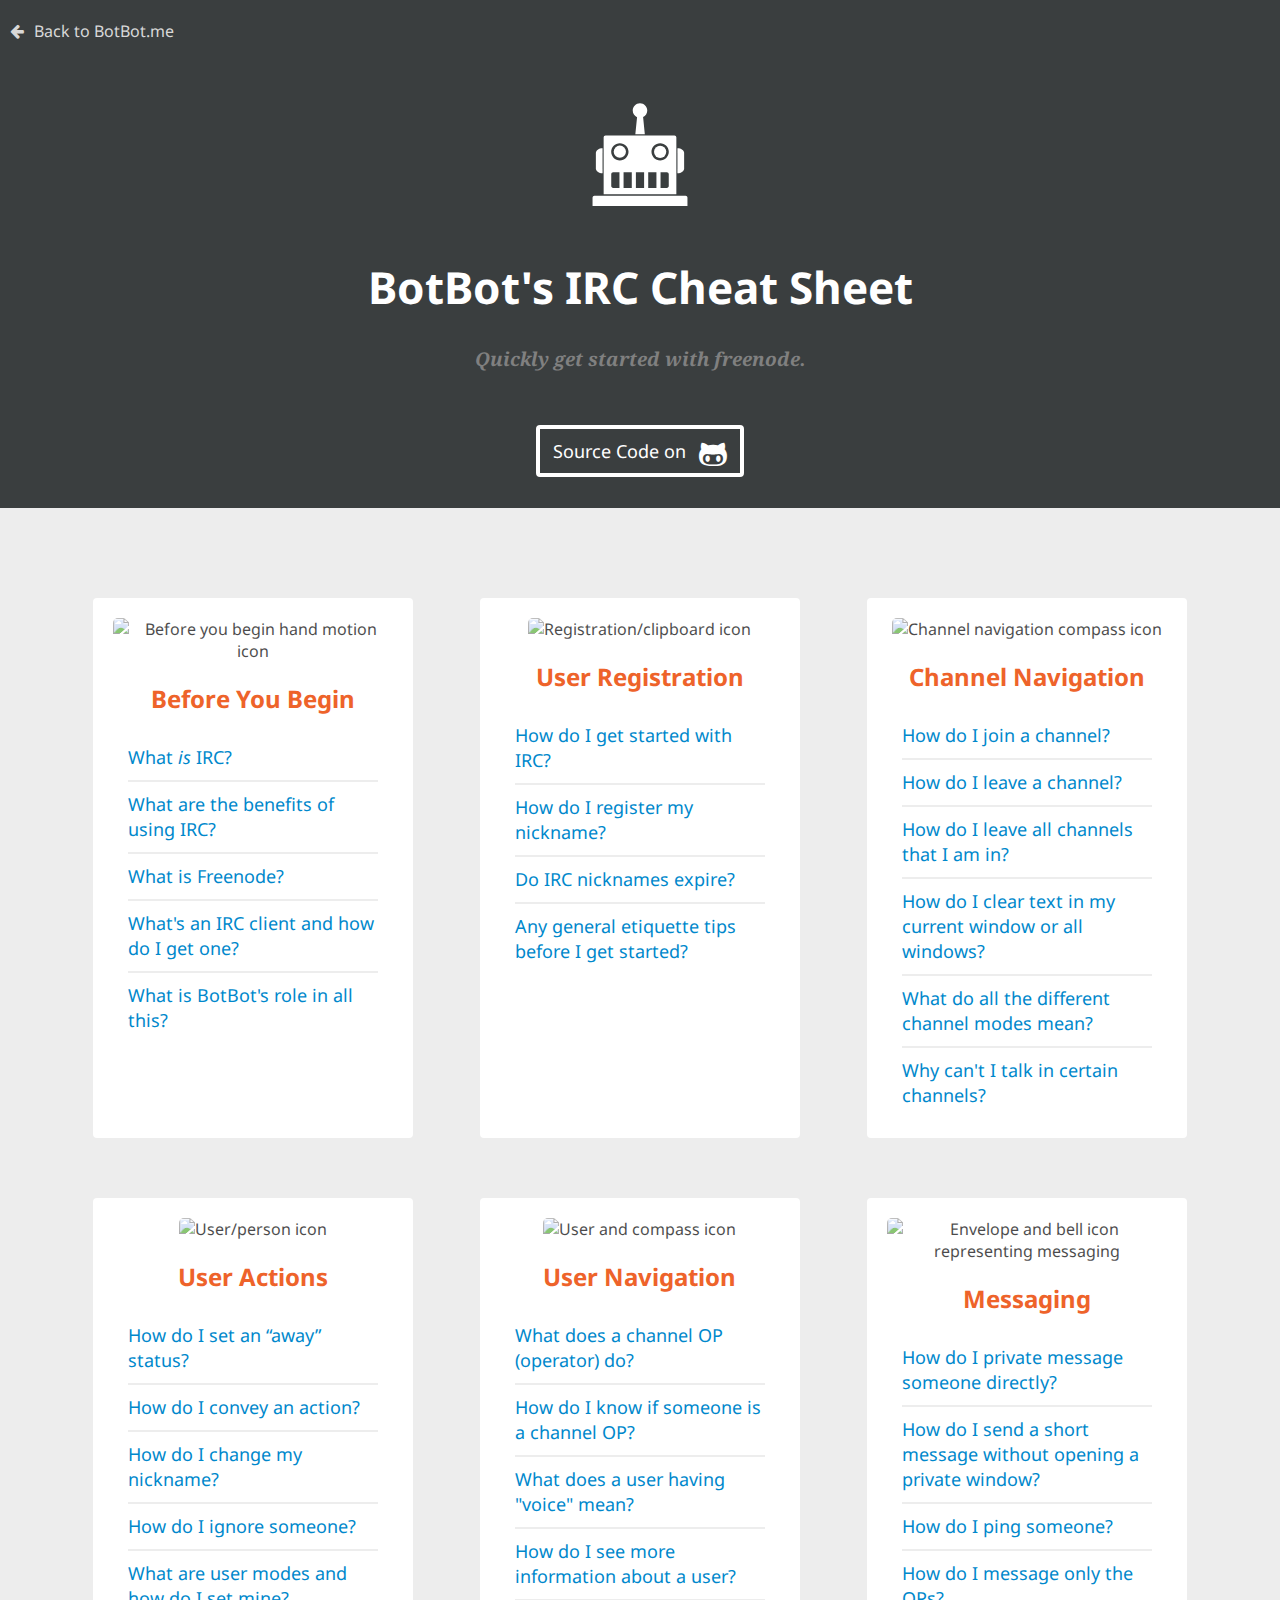
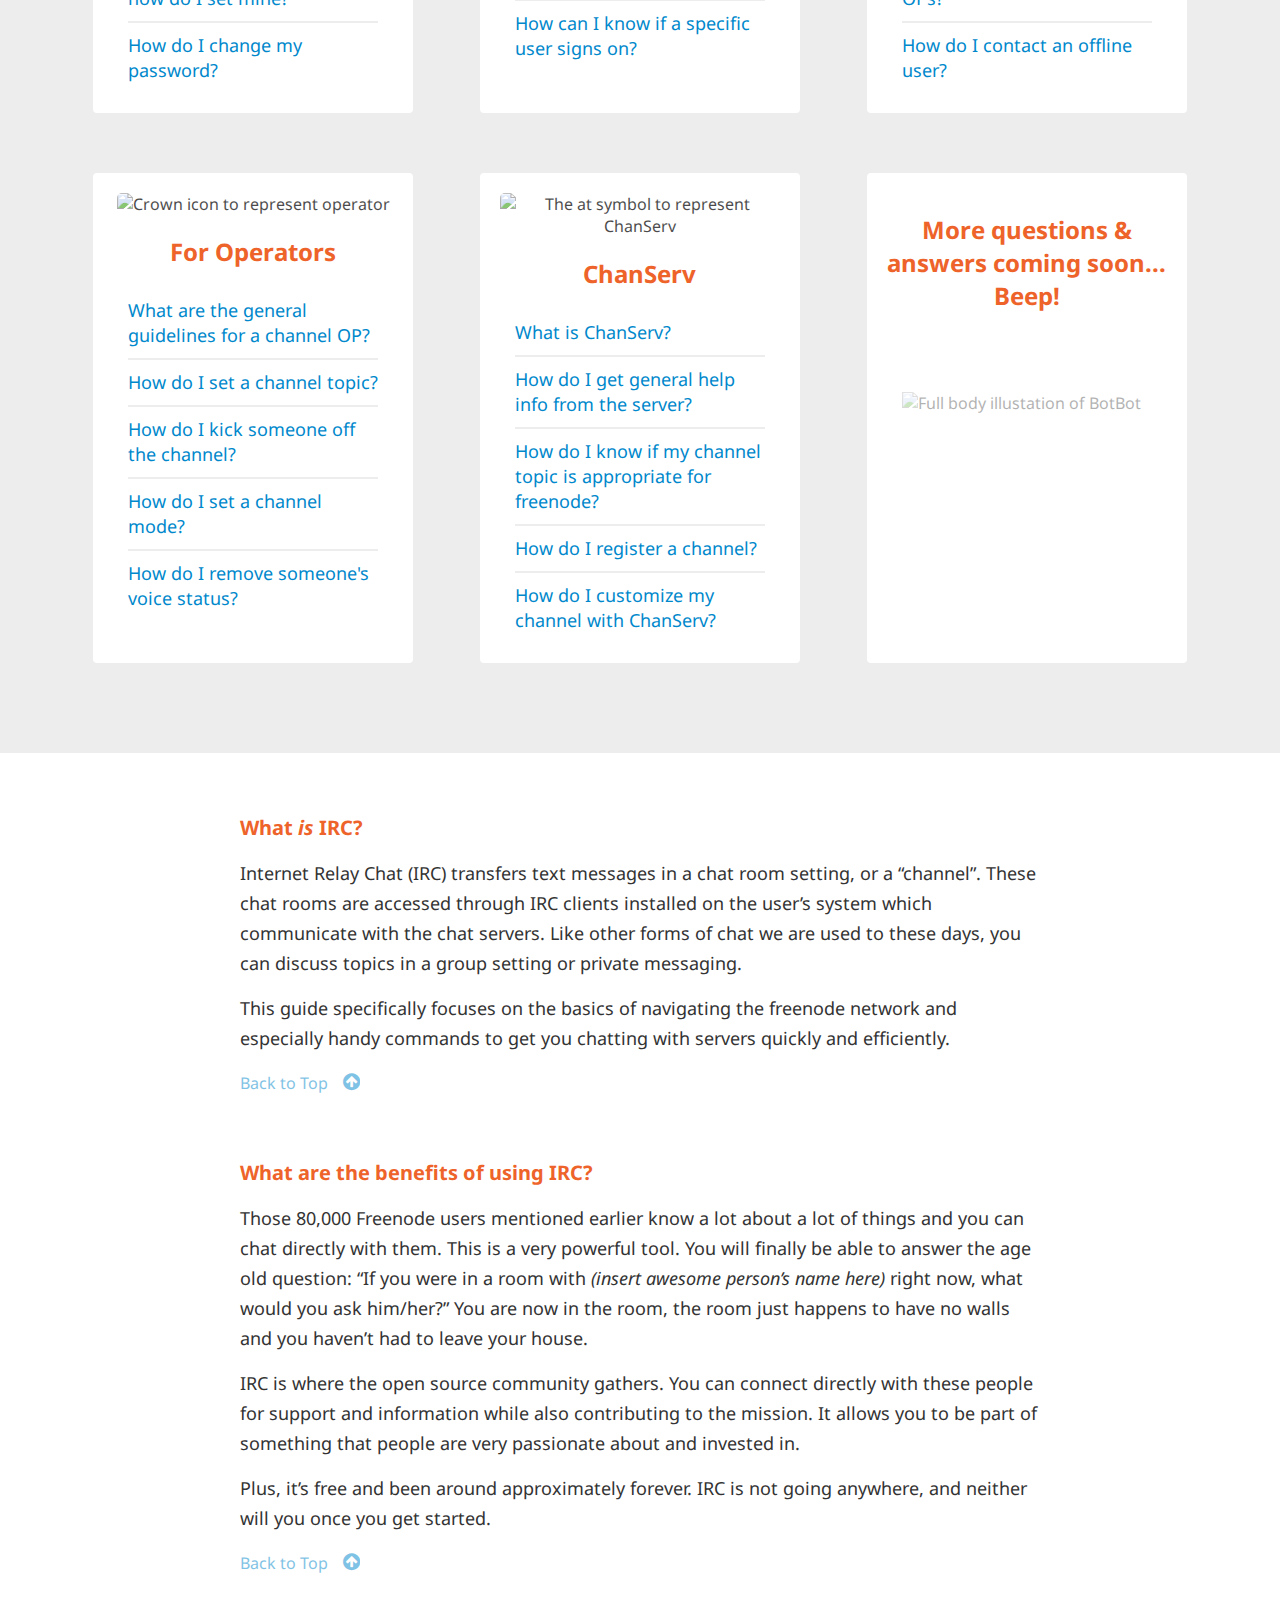
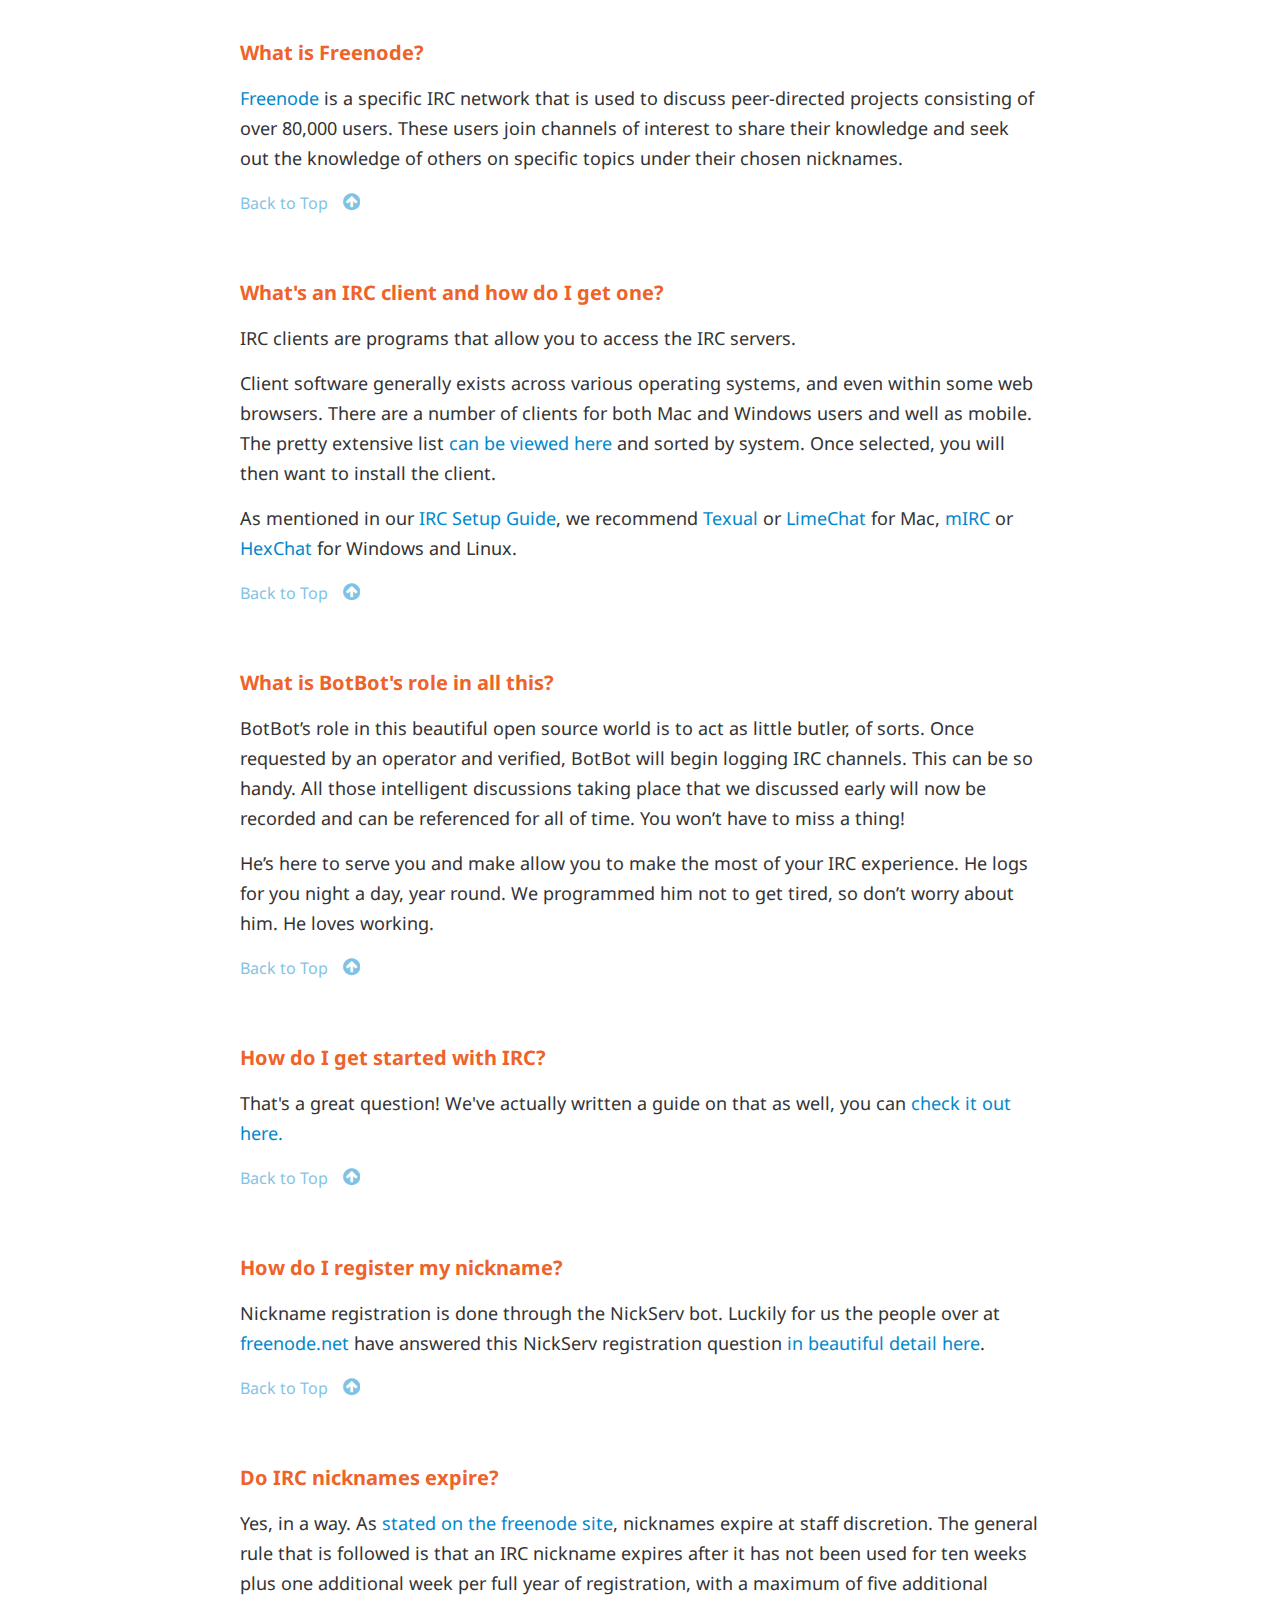
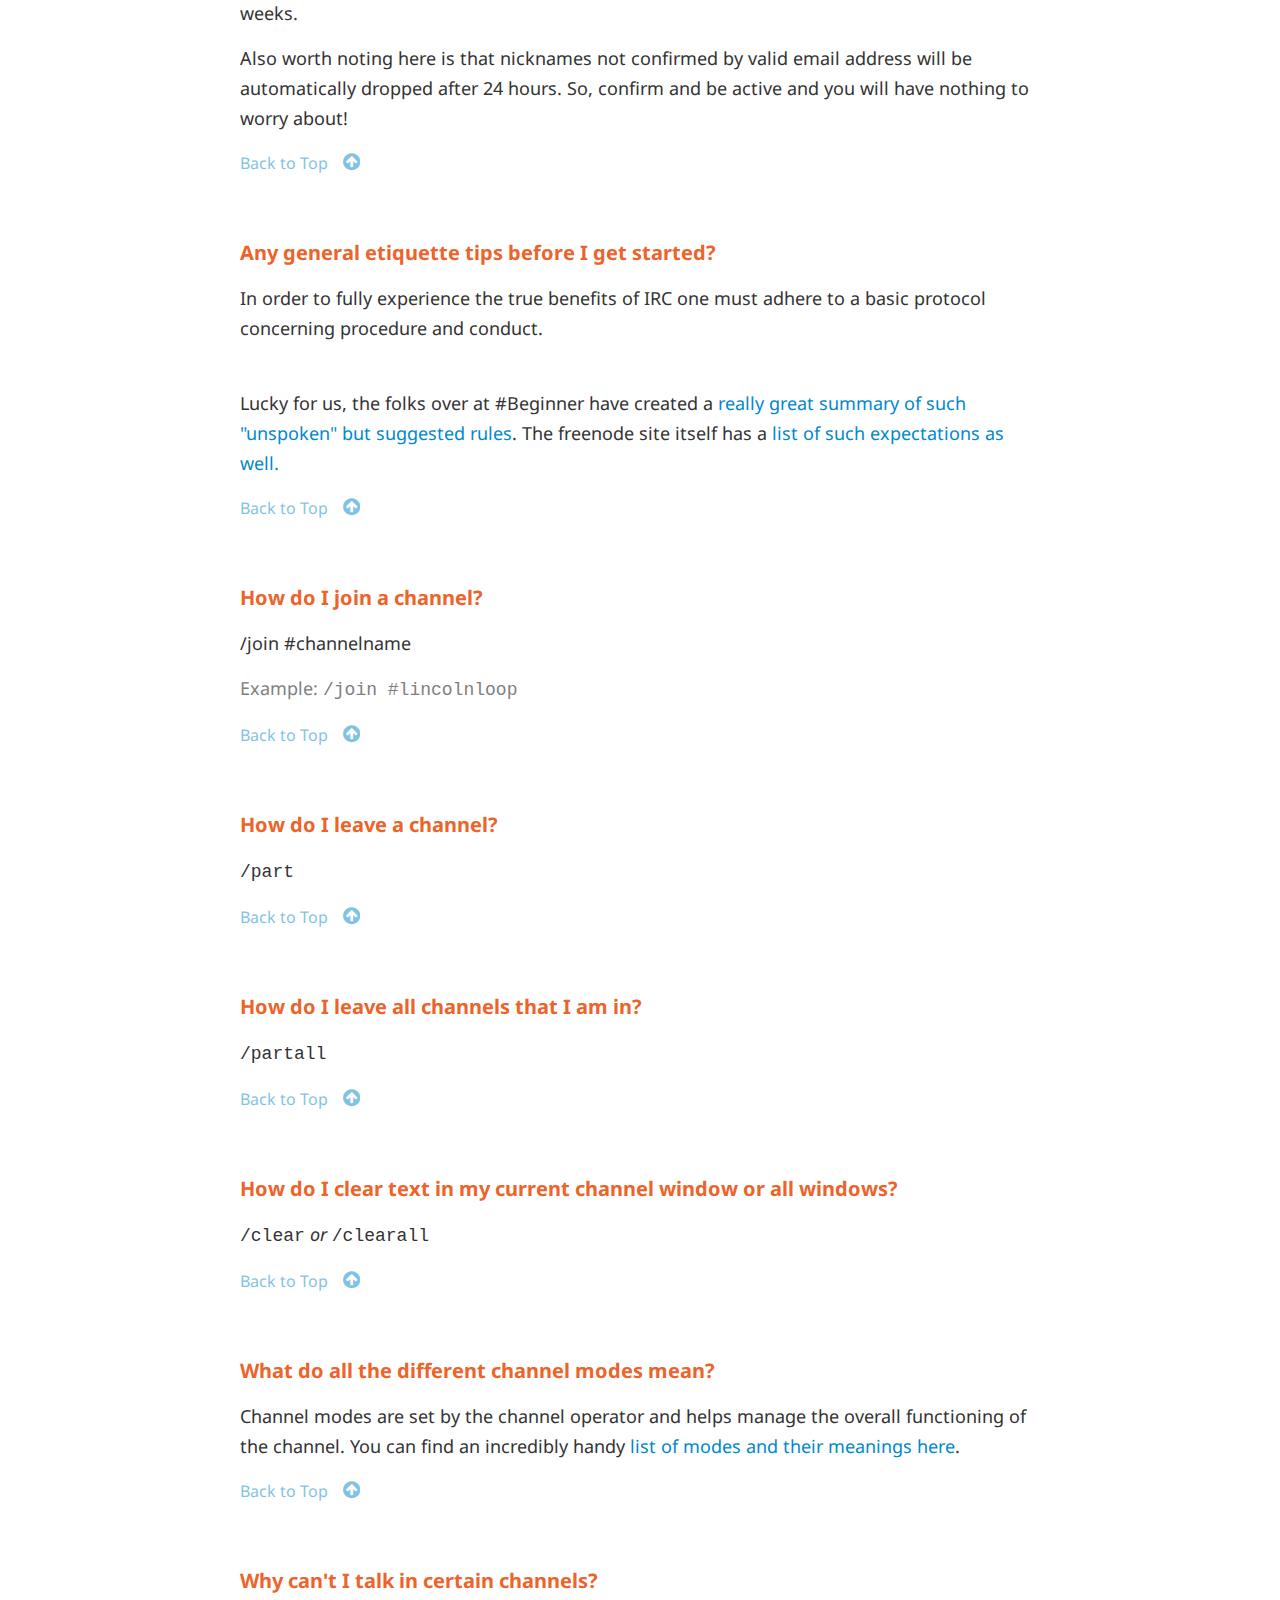
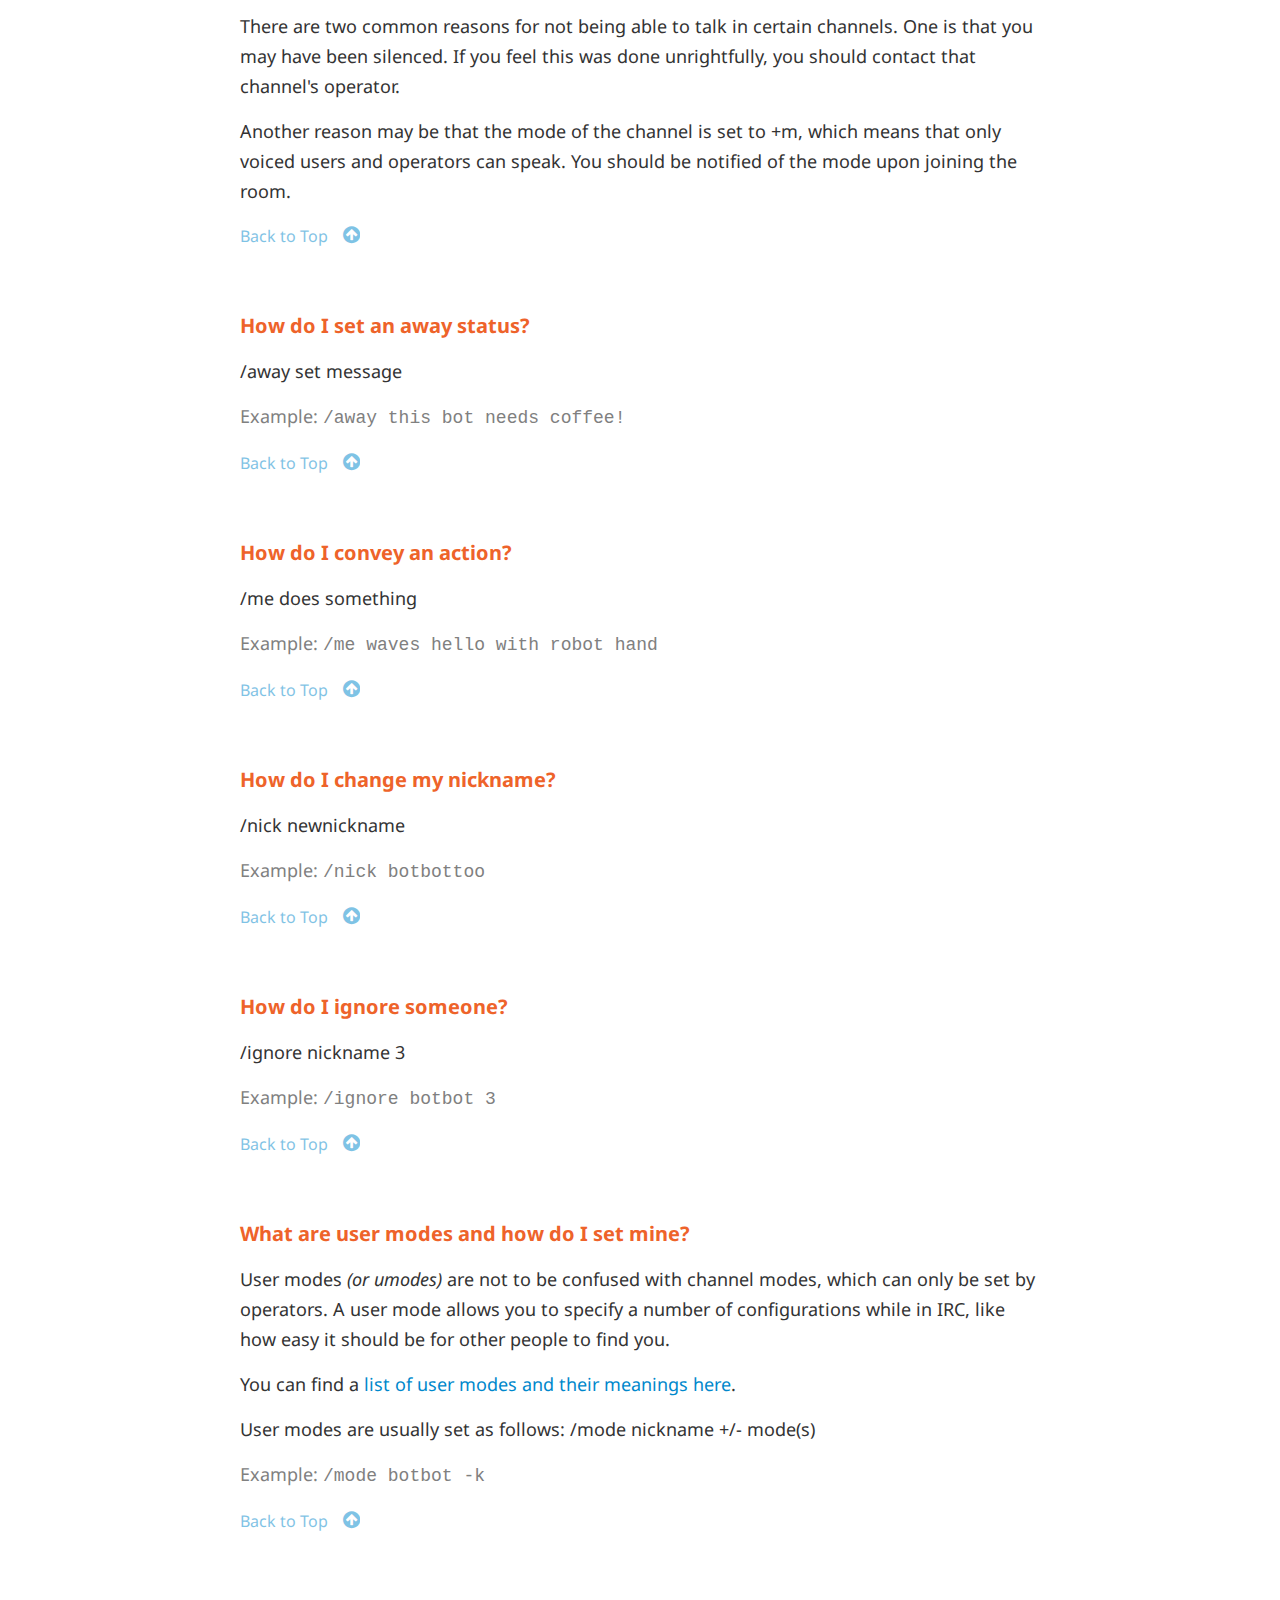
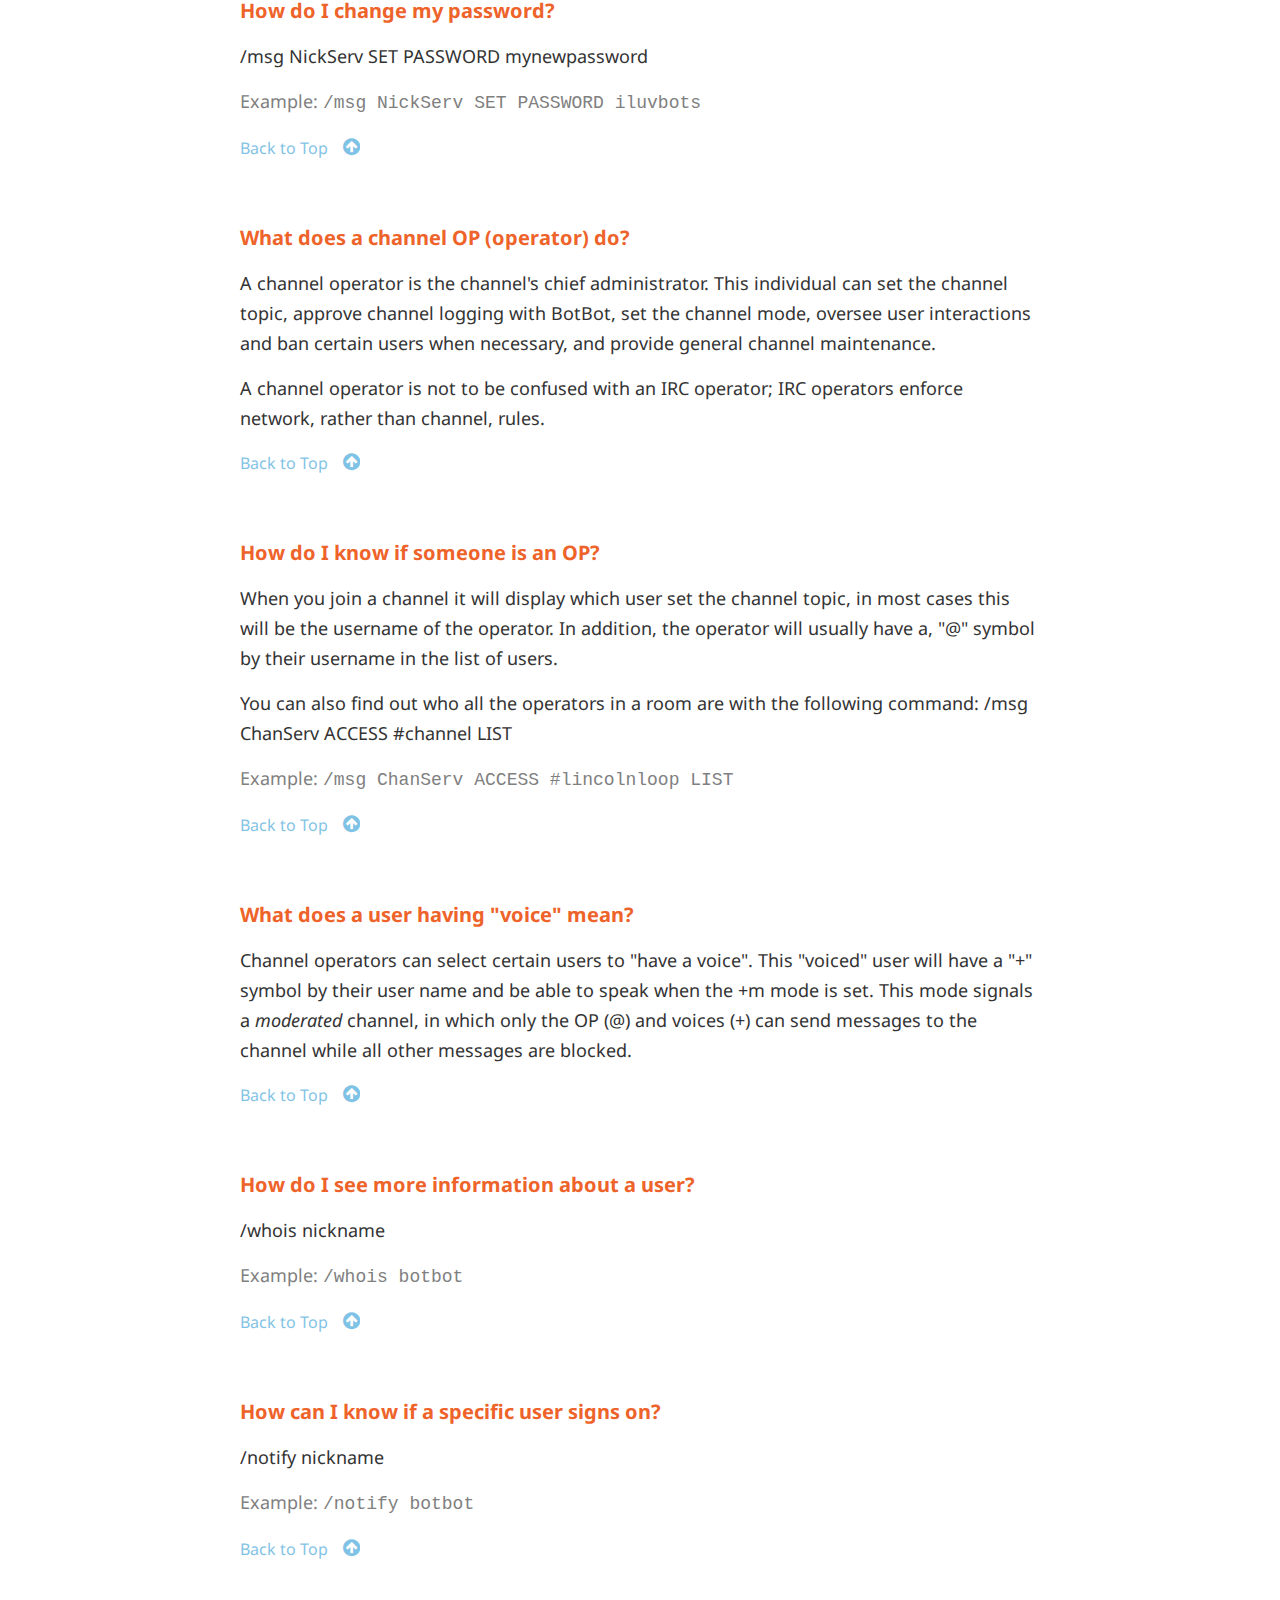
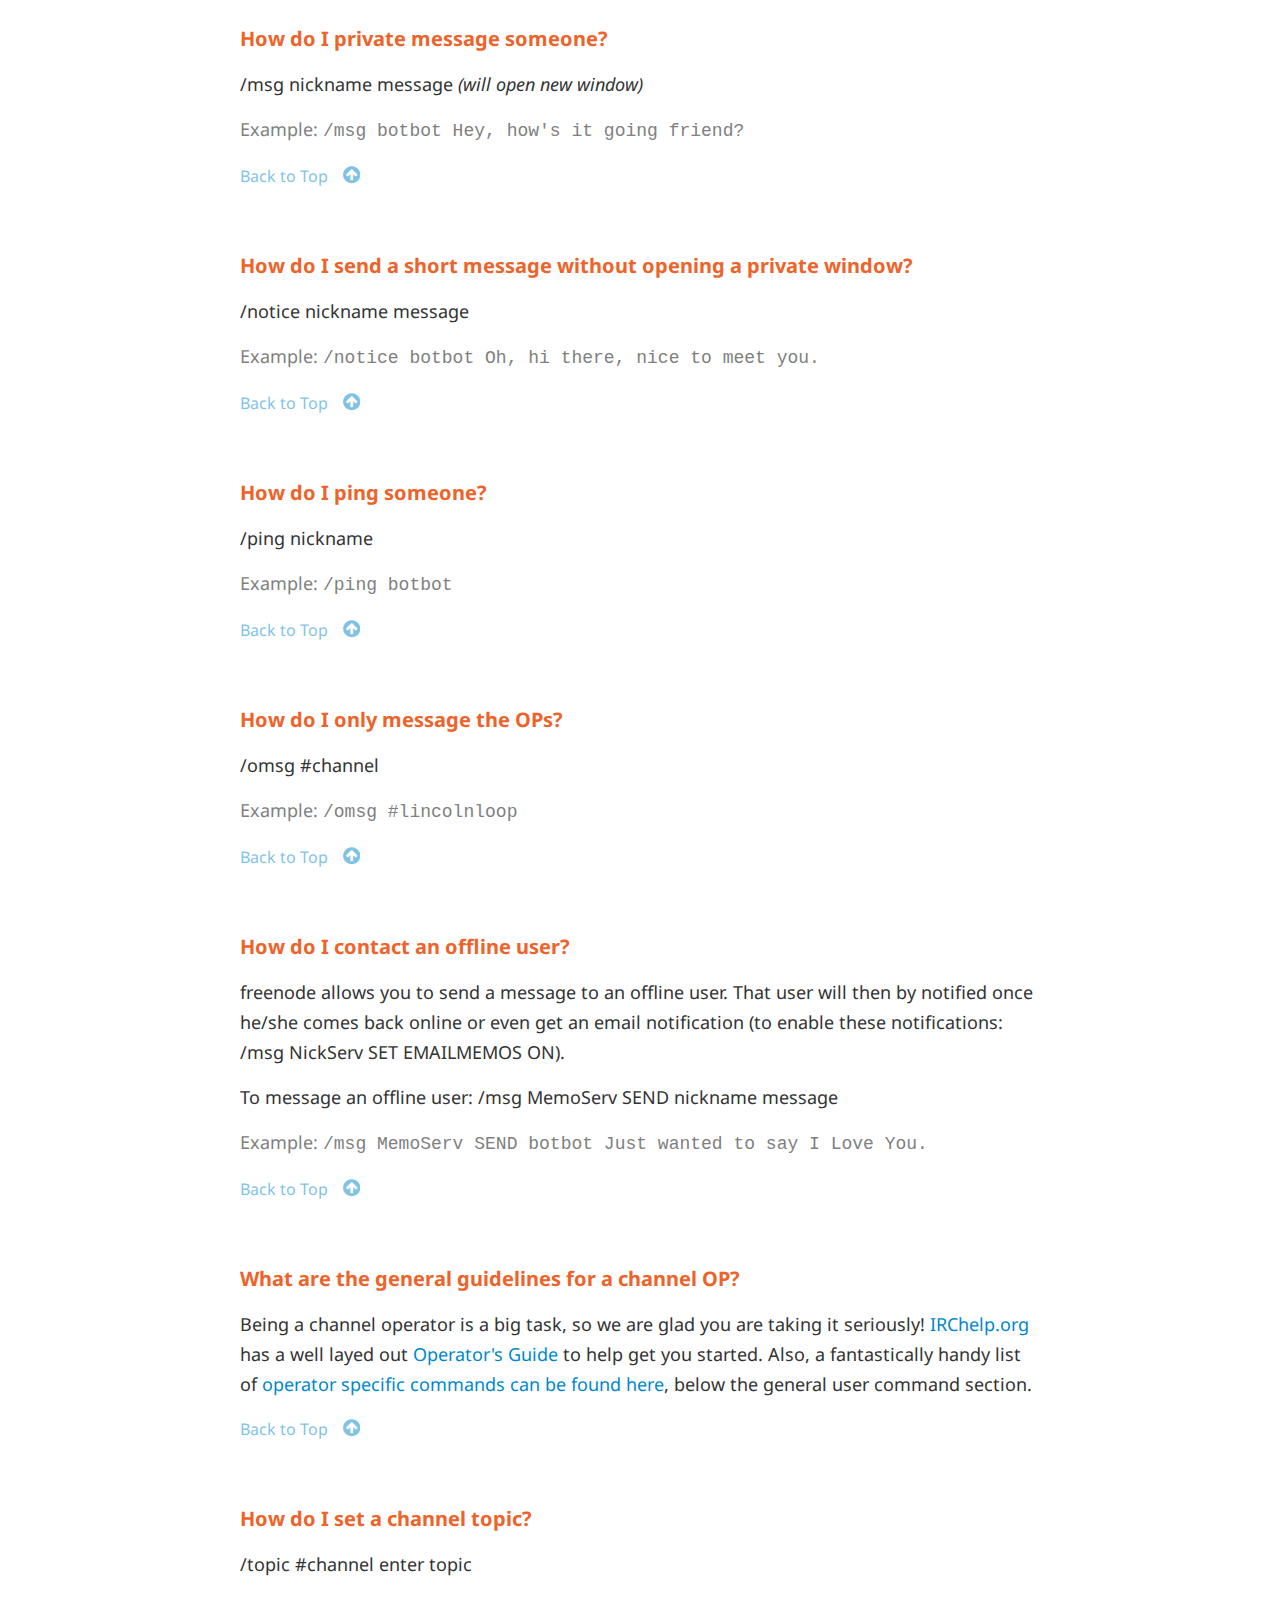
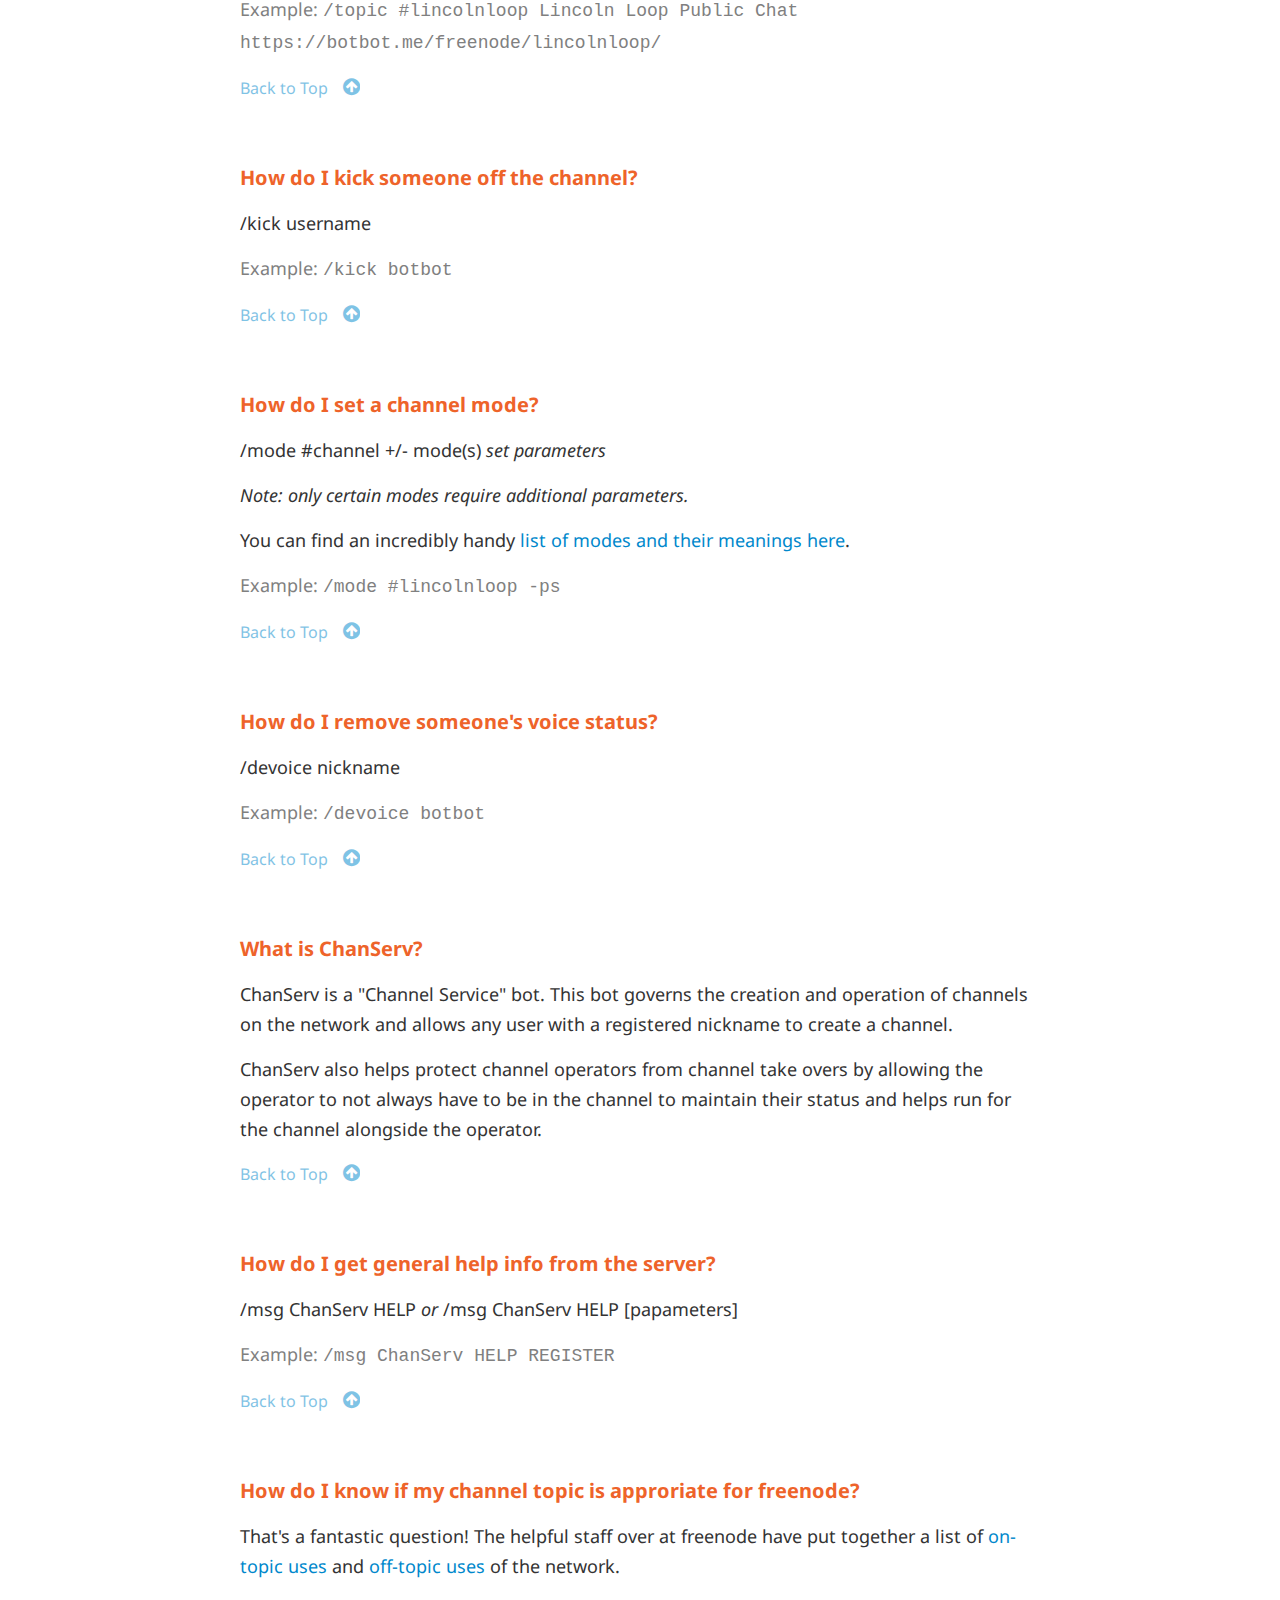
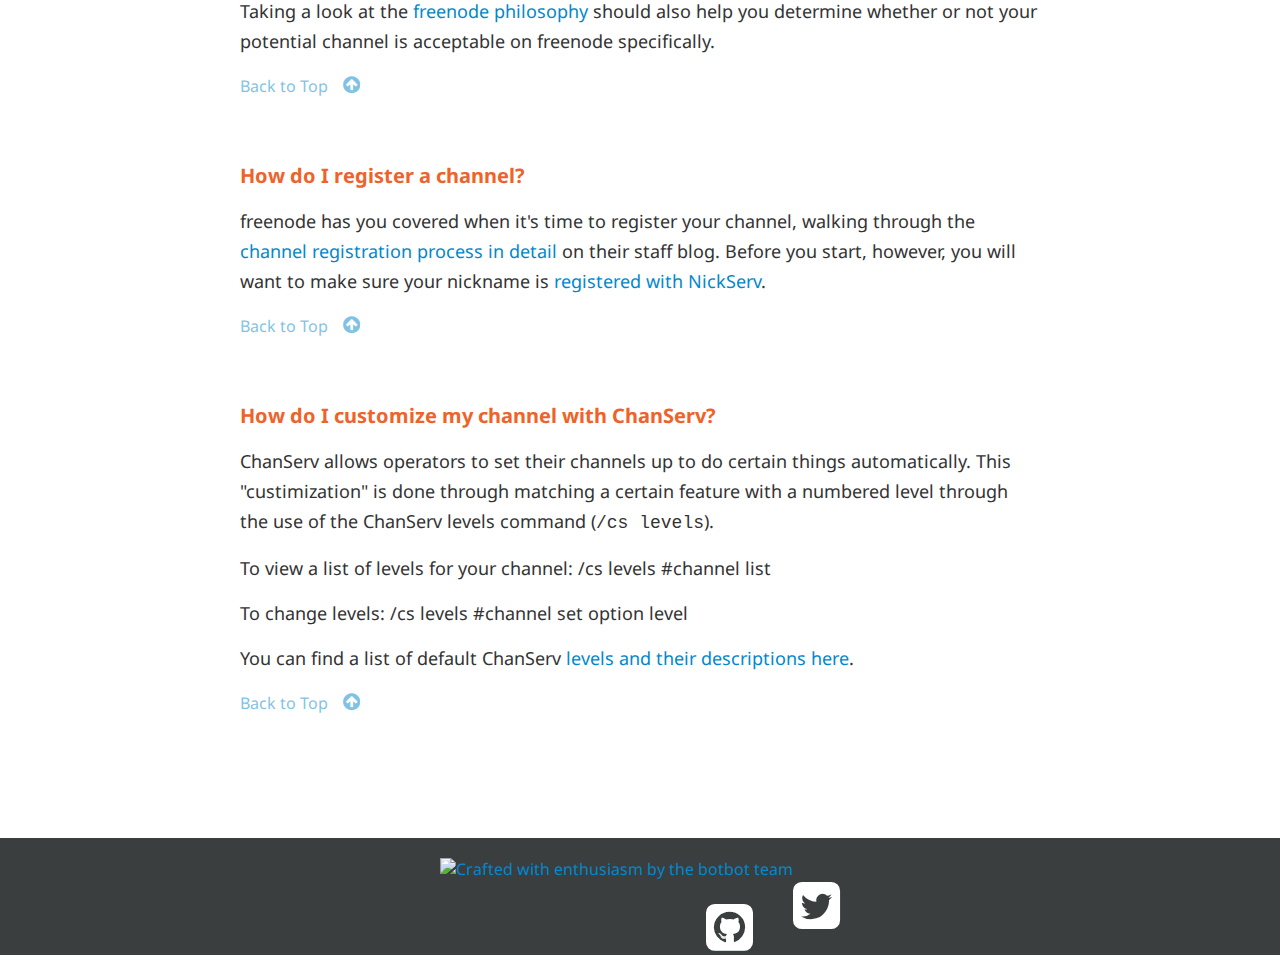
==== commit 677caf23: "Suggest HexChat also for Linux users" ====
--- a/index.html
+++ b/index.html
@@ -1,12 +1,11 @@
 <!doctype html>
-<html>
+<html lang="en">
 <head>
   <meta charset="utf-8">
   <meta name="viewport" content="width=device-width, initial-scale=1.0, user-scalable=yes">
-  <meta name="description" content="">
+  <meta name="description" content="IRC Guide">
   <meta name="keywords" content="IRC,freenode,botbot,logging,chatting,open source,chanserv">
   <meta name="author" content="Lincoln Loop">
-  <link rel="shortcut icon" href="images/applefav.ico" type="image/x-icon">
   <link rel="icon" href="images/favbot.png" type="image/x-icon">
   <link type="text/css" rel="stylesheet" href="ircsheet.css" />
   <link href='http://fonts.googleapis.com/css?family=Droid+Sans:400,700' rel='stylesheet' type='text/css'>
@@ -222,7 +221,7 @@
       <h3 class="repeat-question">What's an IRC client and how do I get one?</h3>
       <p class="answer-details">IRC clients are programs that allow you to access the IRC servers.</p>
       <p class="answer-details">Client software generally exists across various operating systems, and even within some web browsers. There are a number of clients for both Mac and Windows users and well as mobile. The pretty extensive list <a href="http://en.wikipedia.org/wiki/Comparison_of_Internet_Relay_Chat_clients">can be viewed here</a> and sorted by system. Once selected, you will then want to install the client.</p>
-      <p class="answer-details">As mentioned in our <a href="https://botbot.me/how-to-setup-irc-channel/">IRC Setup Guide</a>, we recommend <a href="http://www.codeux.com/textual/">Texual</a> or <a href="http://limechat.net/mac/">LimeChat</a> for Mac, <a href="http://www.mirc.com/get.html">mIRC</a> or <a href="https://hexchat.github.io/">HexChat</a> for Windows, and <a href="http://xchat.org/">XChat</a> for Linux.</p>
+      <p class="answer-details">As mentioned in our <a href="https://botbot.me/how-to-setup-irc-channel/">IRC Setup Guide</a>, we recommend <a href="http://www.codeux.com/textual/">Texual</a> or <a href="http://limechat.net/mac/">LimeChat</a> for Mac, <a href="http://www.mirc.com/get.html">mIRC</a> or <a href="https://hexchat.github.io/">HexChat</a> for Windows and Linux.</p>
       <a class="to-top" href="#top">Back to Top<i class="fa fa-arrow-circle-up"></i></a>
     </div>
 
@@ -504,4 +503,4 @@
   </footer>
 
 </body>
-</html>+</html>
